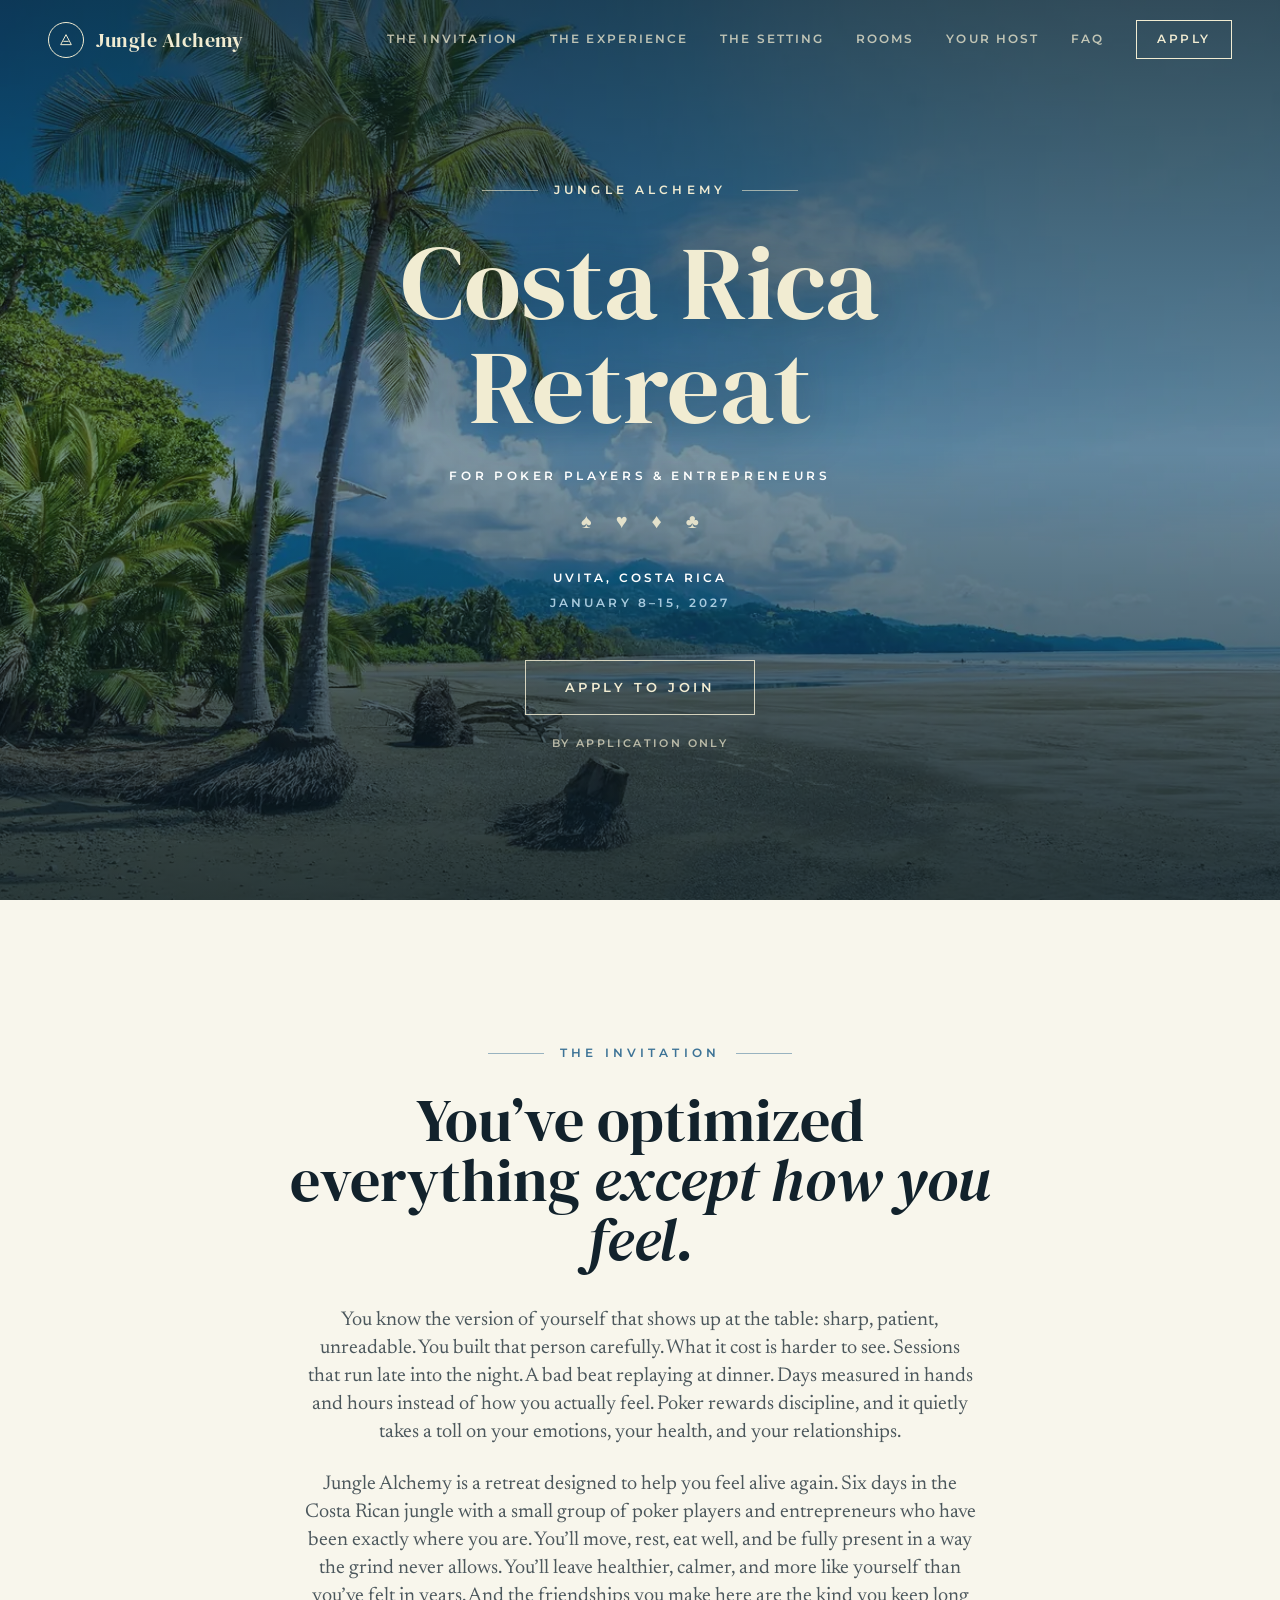
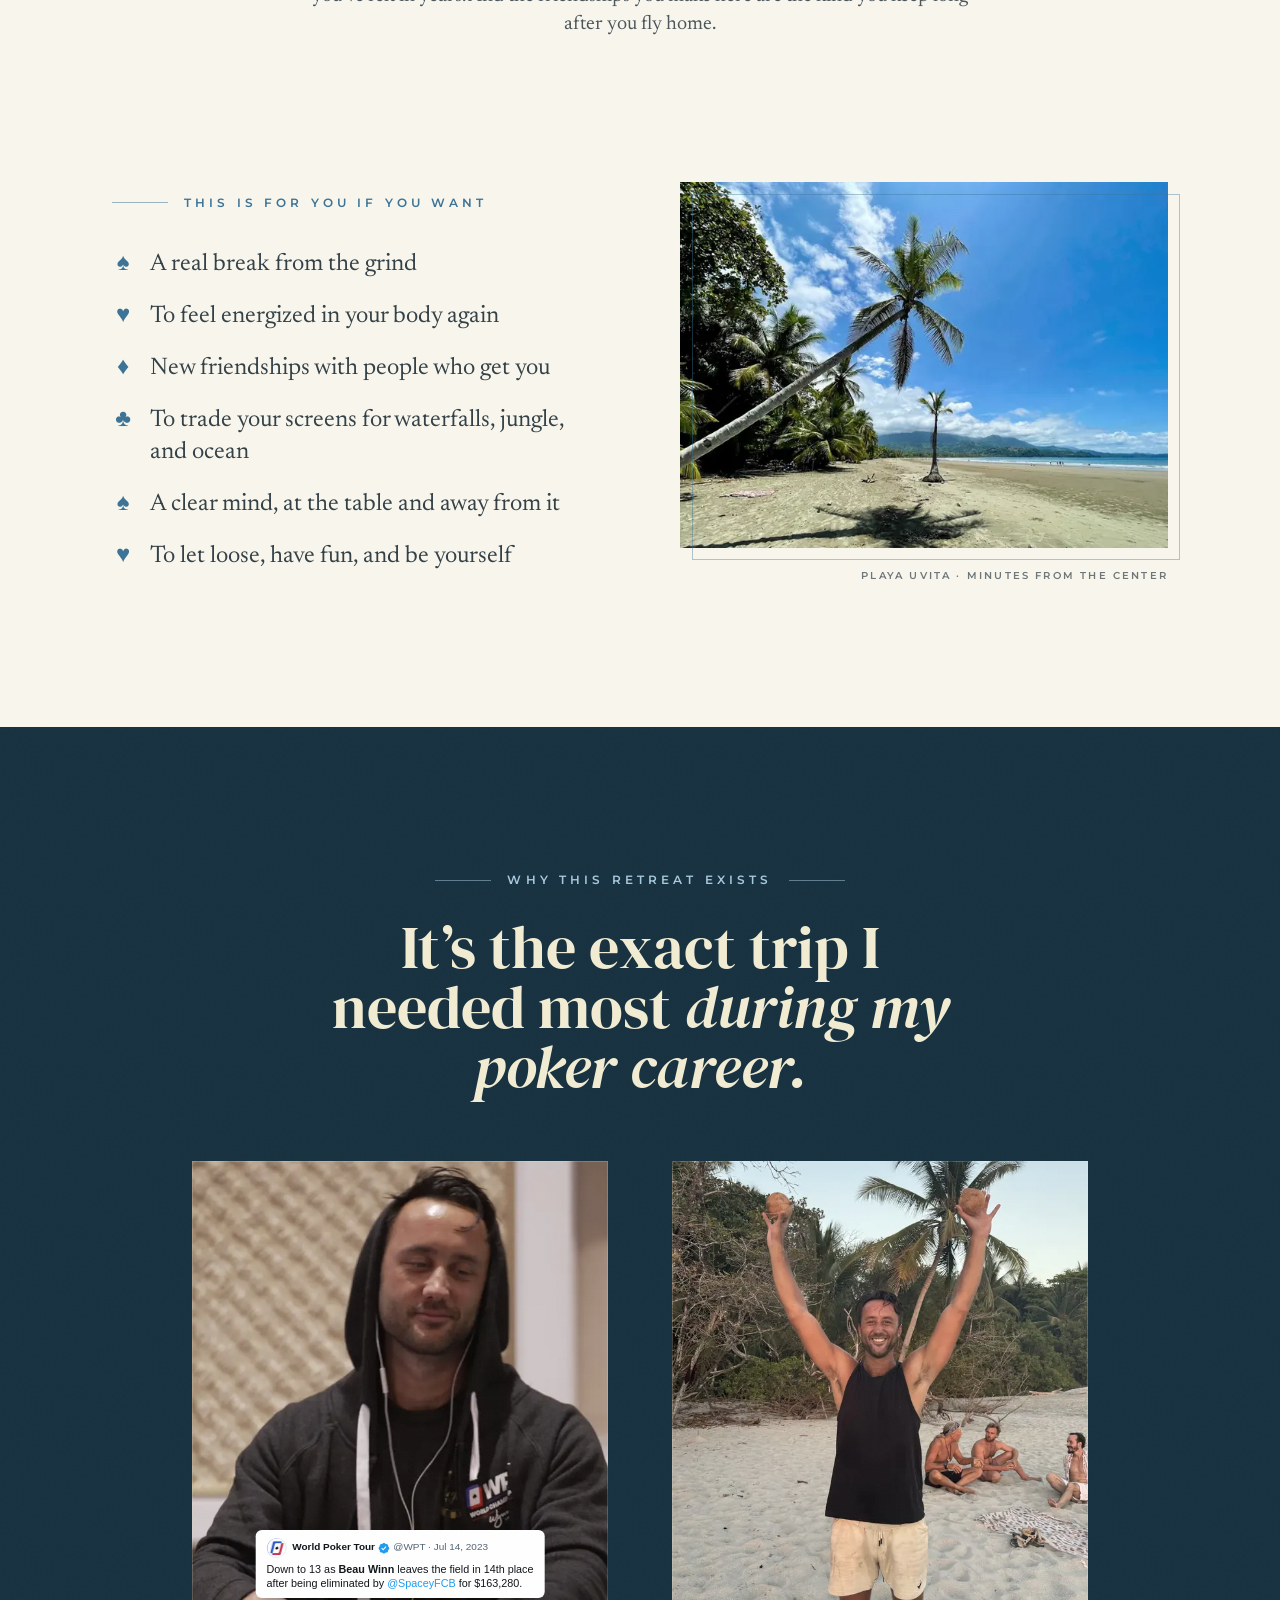
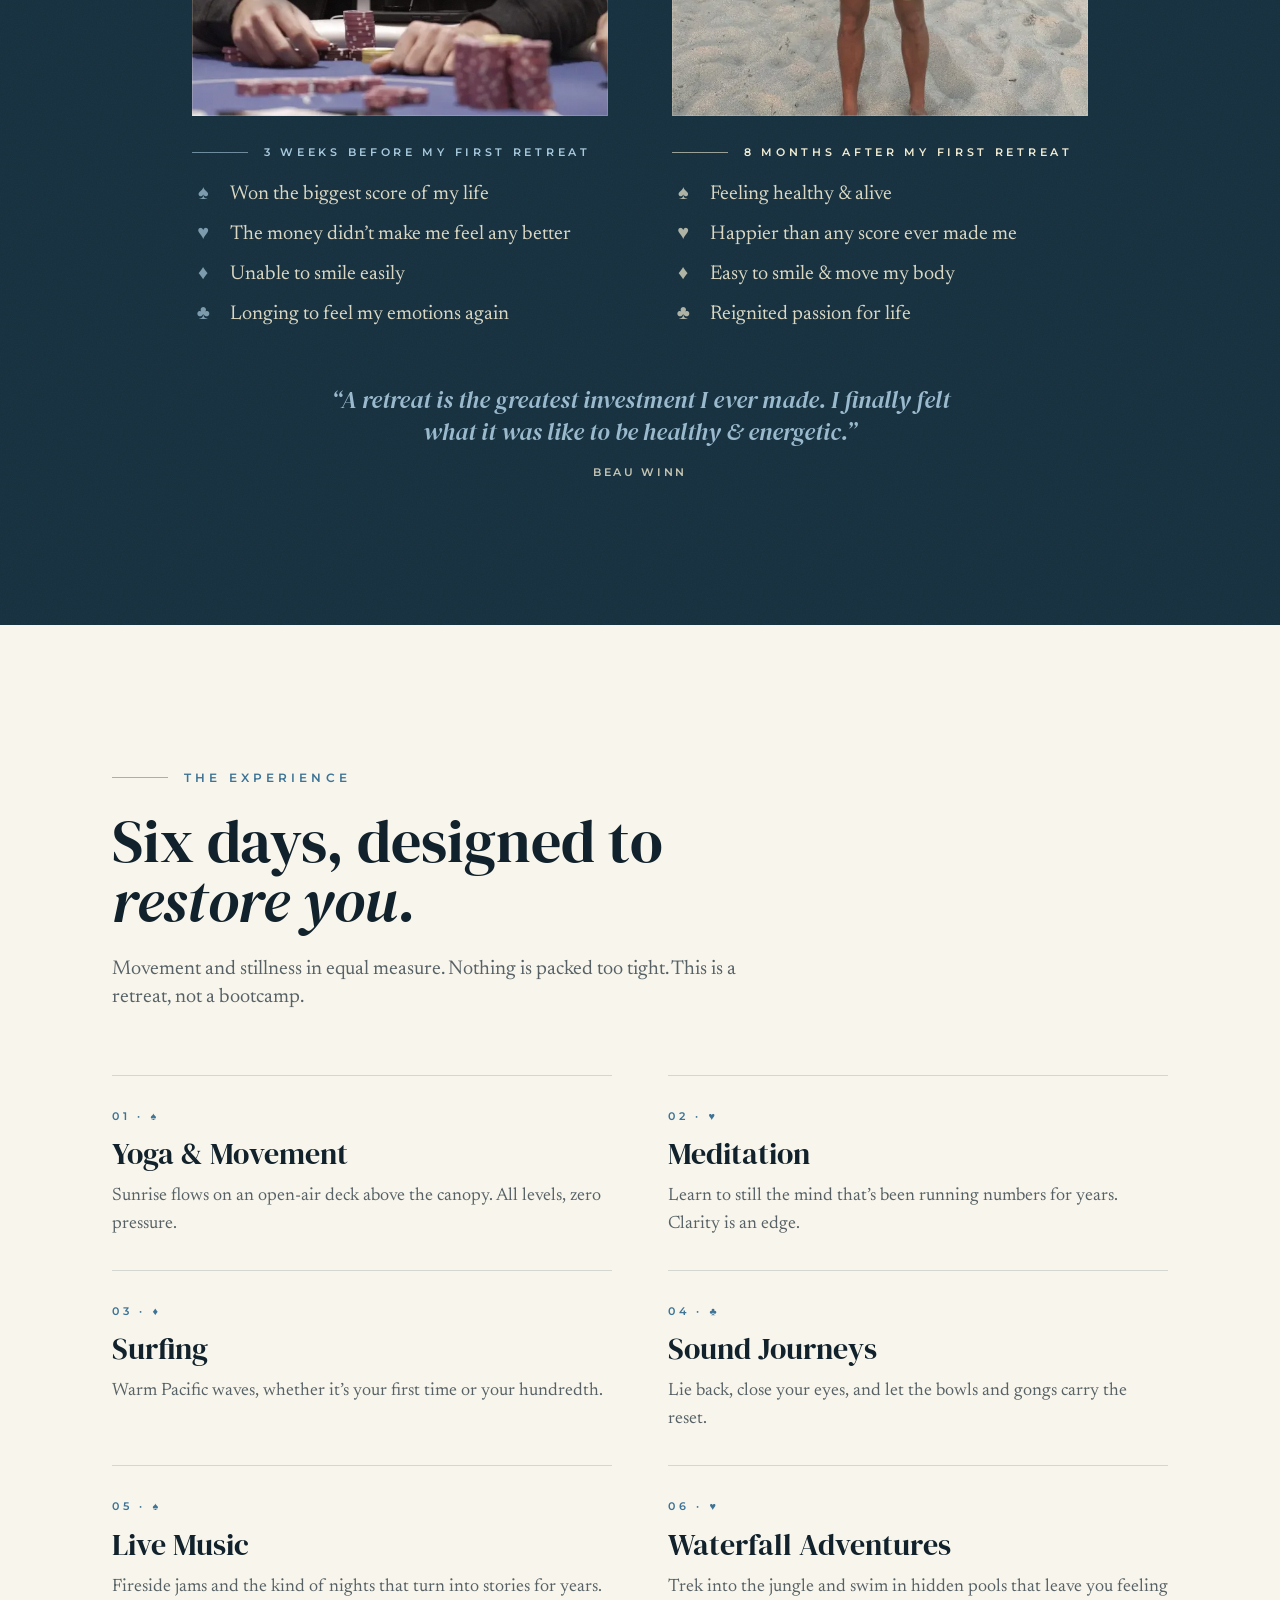
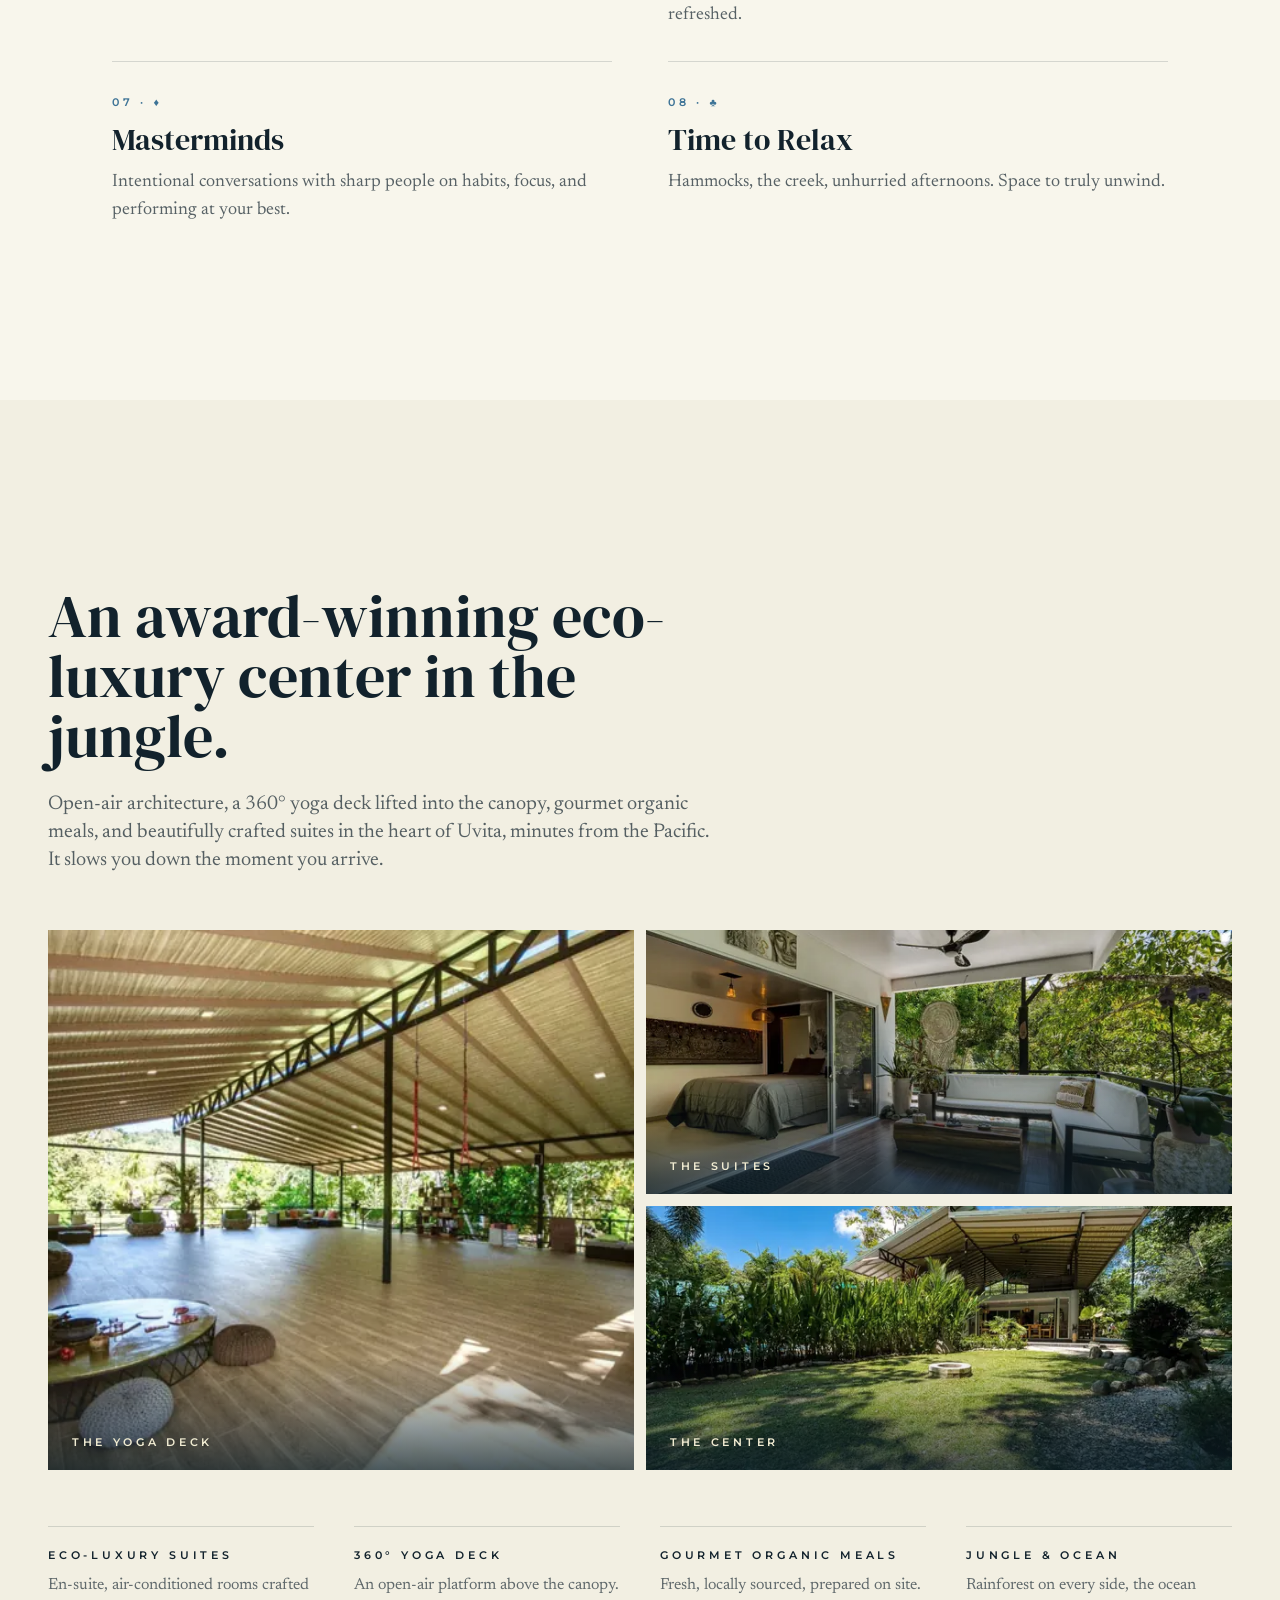
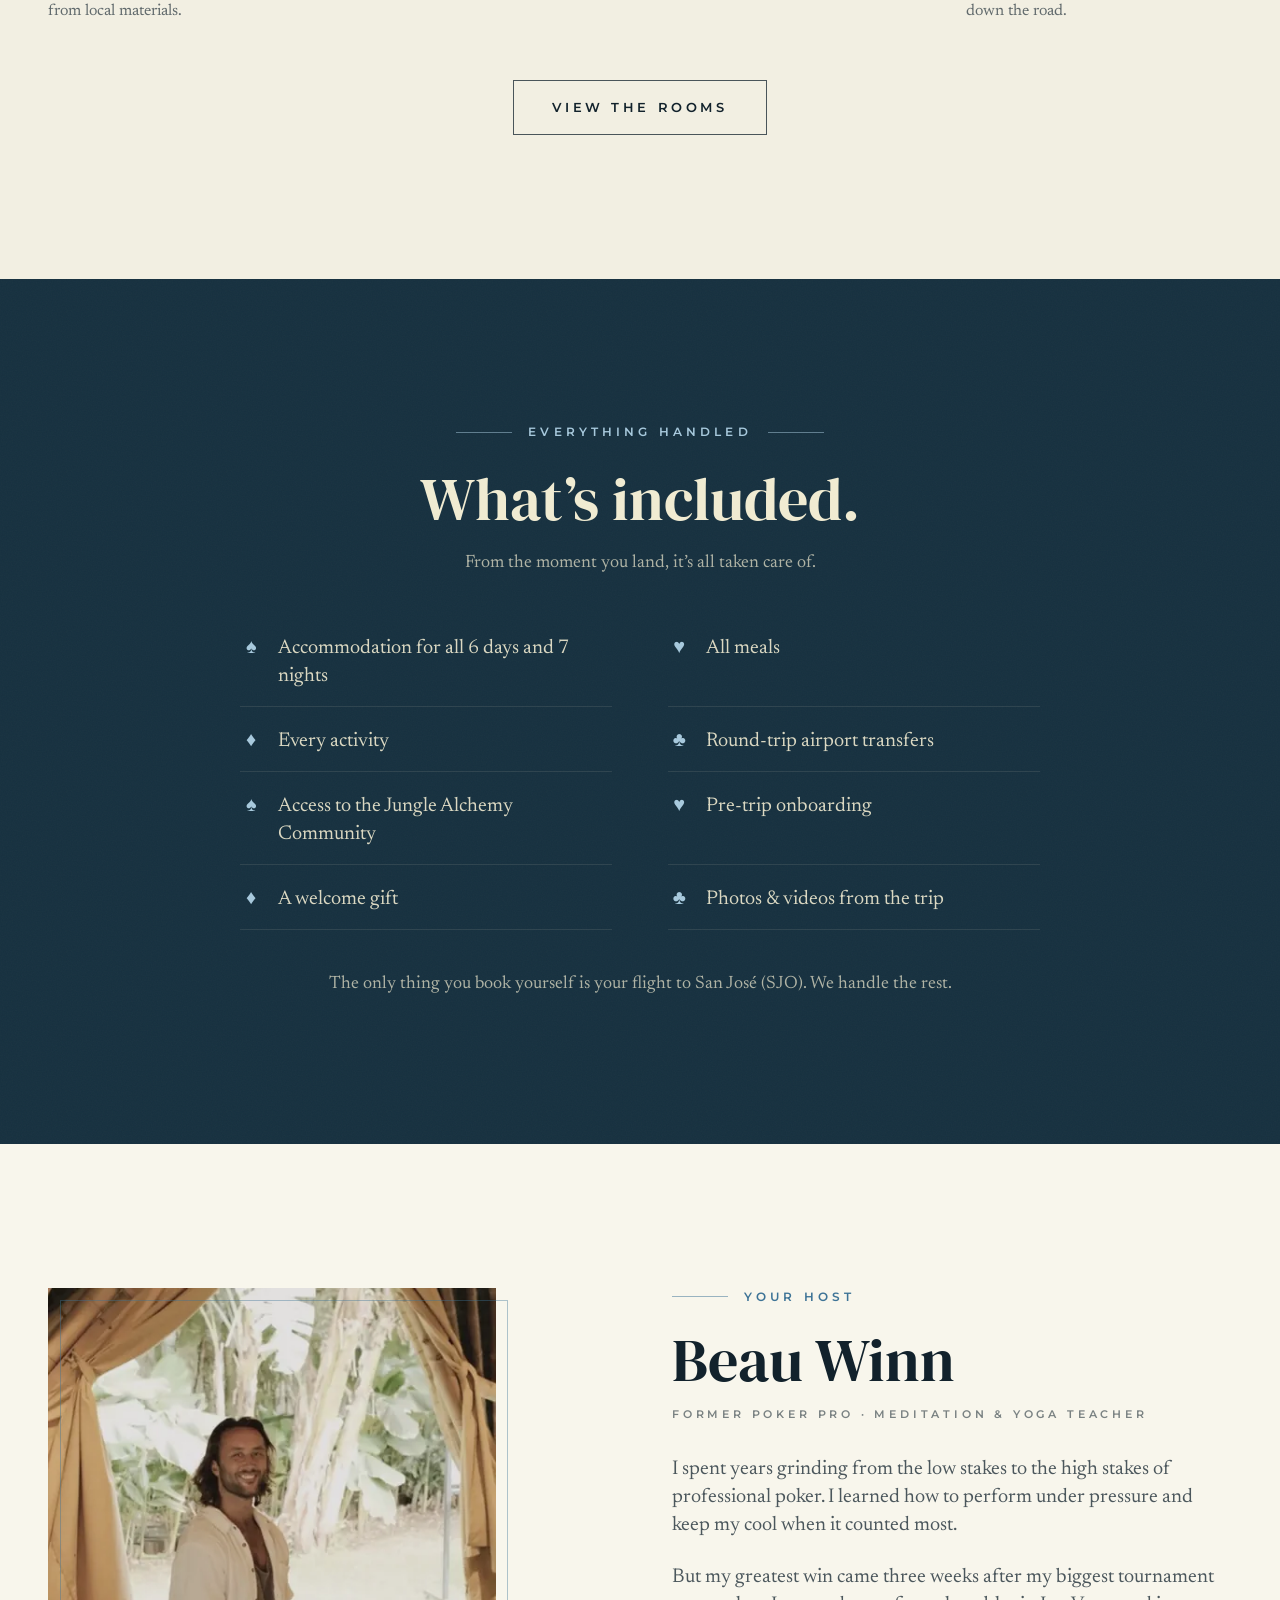
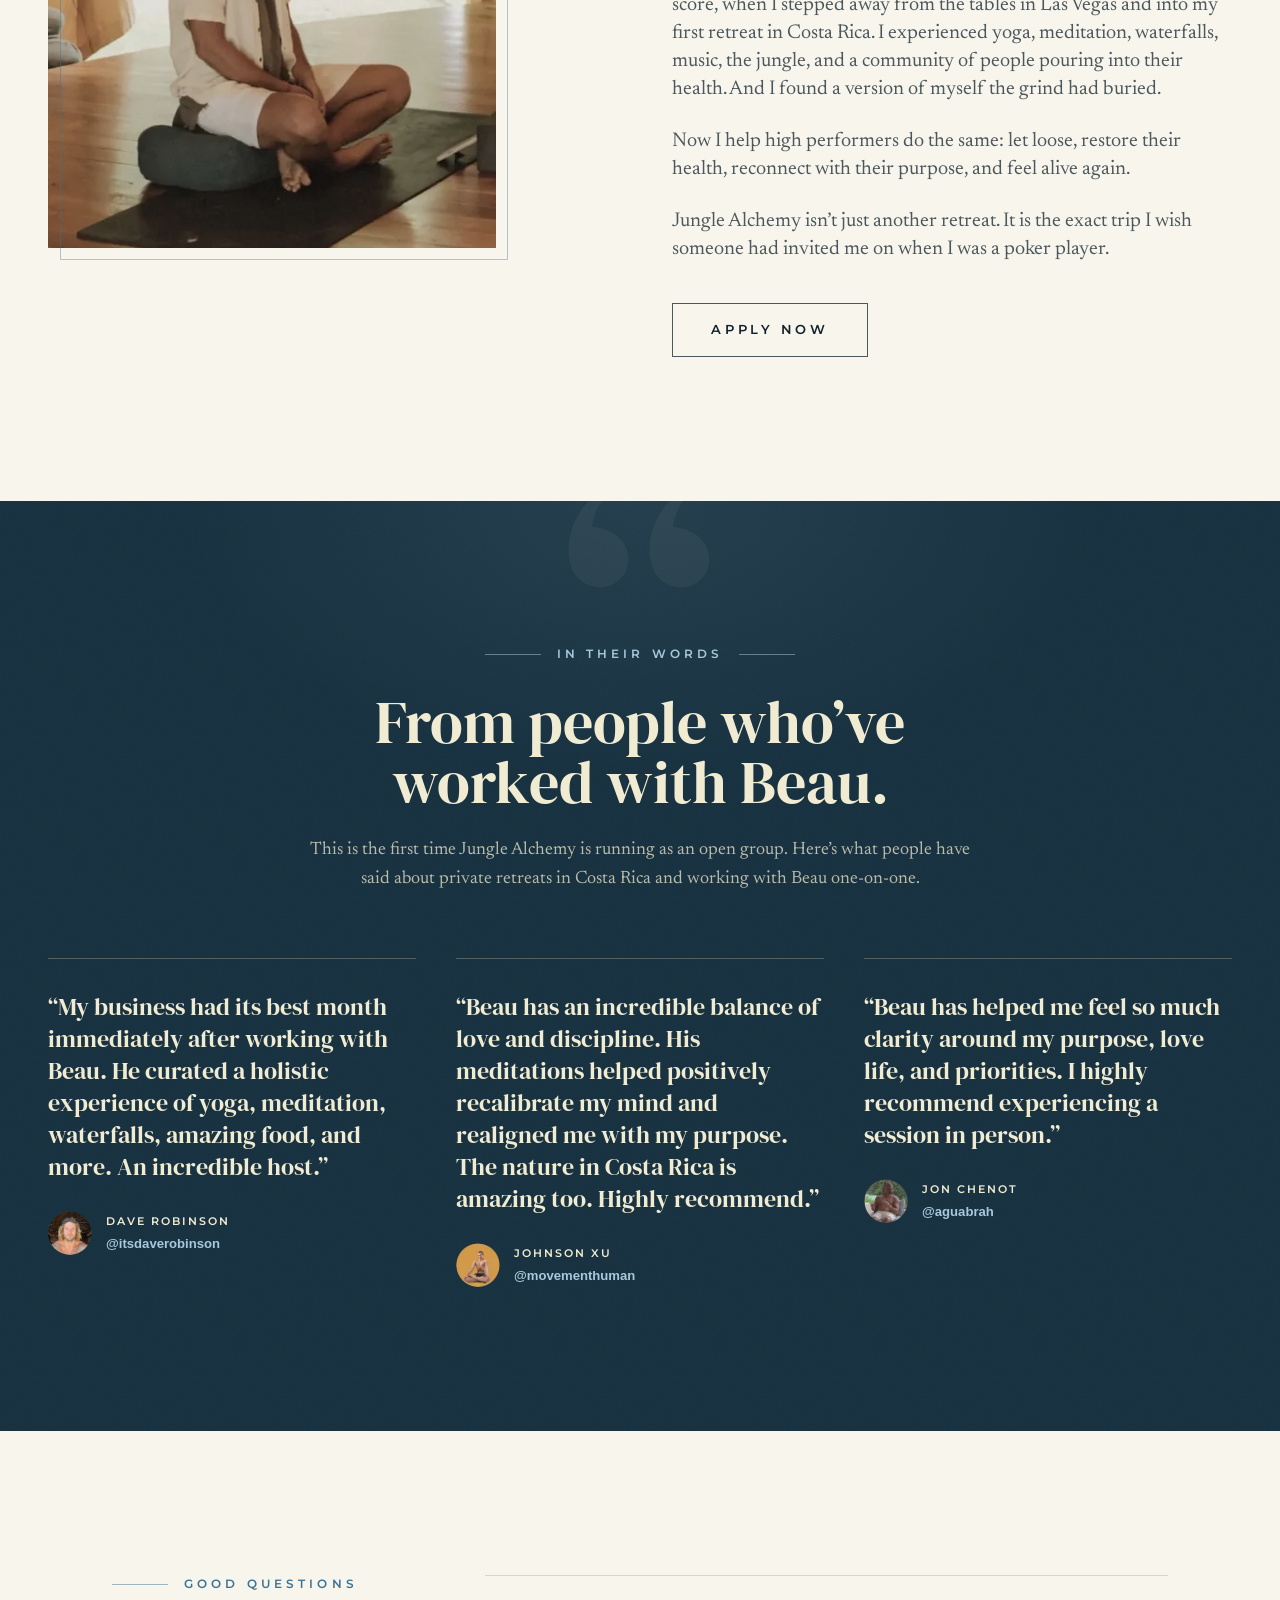
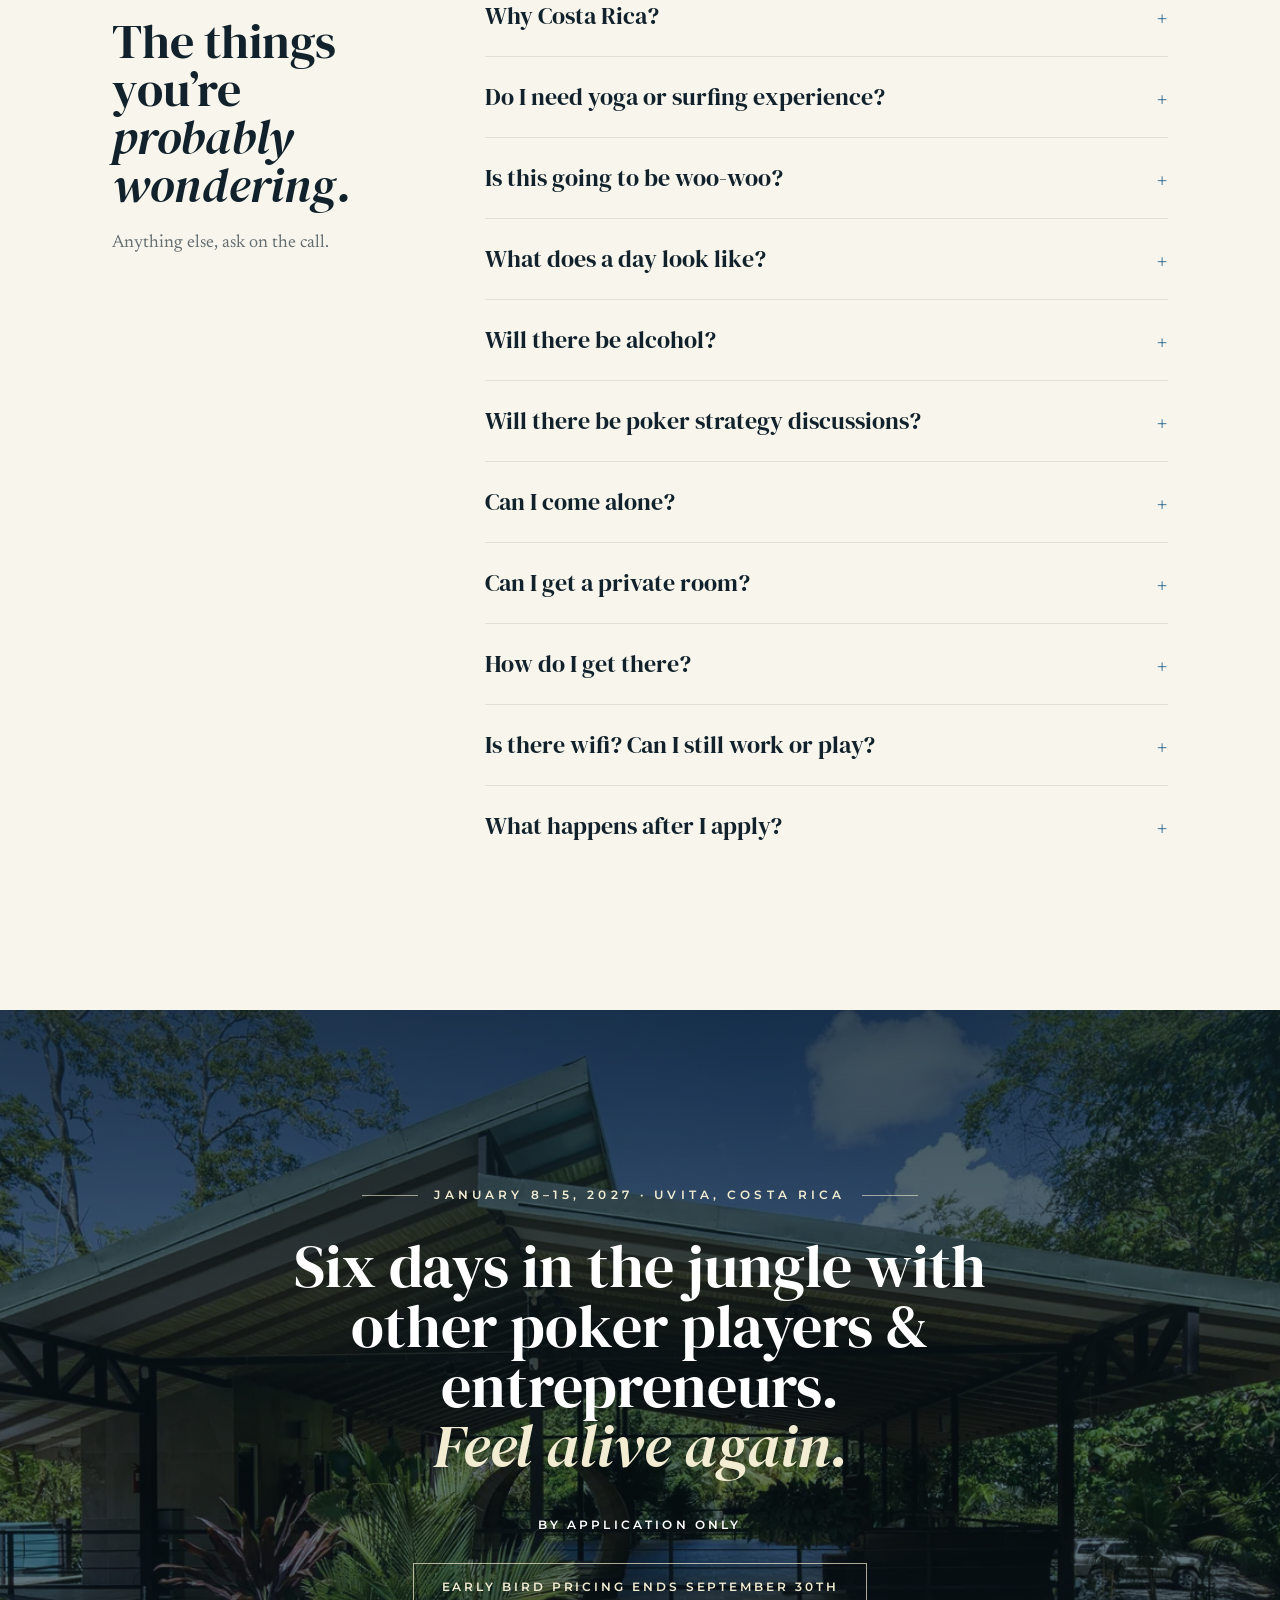
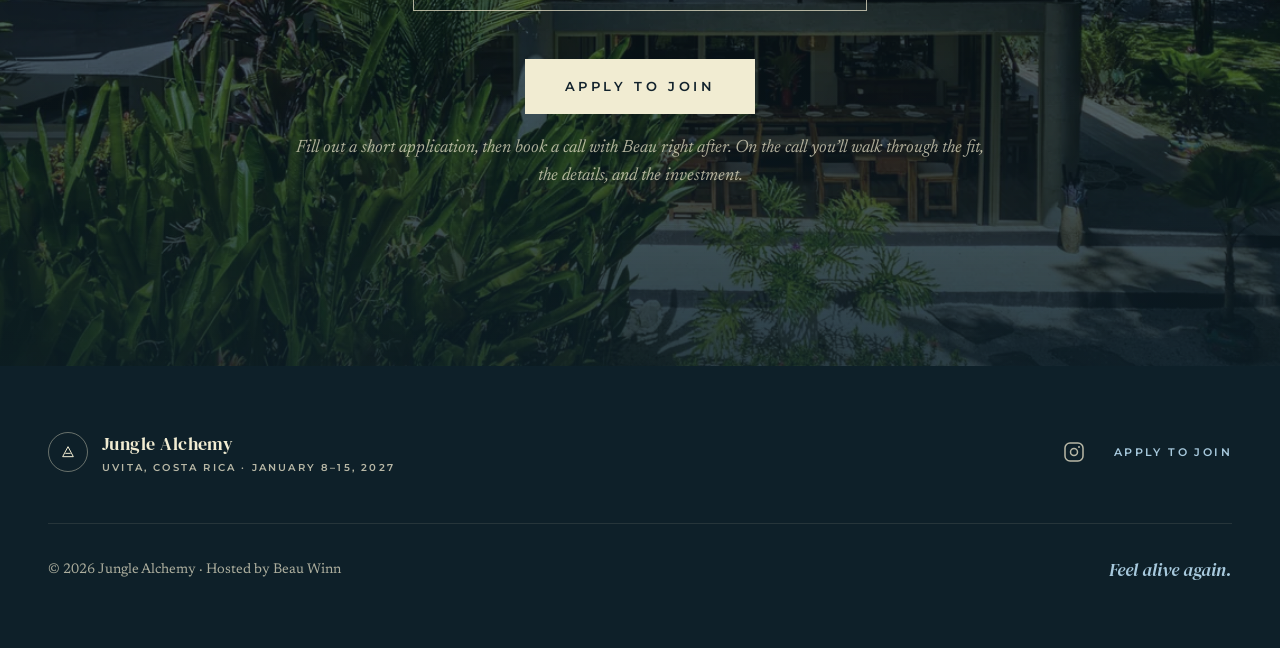
==== index.html @ 1cf5bb26 "FAQ: poker strategy answer, tightened Co-Authored-By: Claude Fable 5 <noreply@anthropic.com>" ====
<!DOCTYPE html>
<html lang="en">
<head>
  <meta charset="UTF-8" />
  <meta name="viewport" content="width=device-width, initial-scale=1.0" />
  <title>Jungle Alchemy · Retreats for Poker Players &amp; Entrepreneurs</title>
  <meta name="description" content="Jungle Alchemy: six days in Uvita, Costa Rica for poker players & entrepreneurs. Yoga, meditation, surf, sound journeys, waterfalls. January 8–15, 2027. By application only." />

  <!-- Social / link previews (iMessage, WhatsApp, Slack, X, Facebook) -->
  <meta property="og:type" content="website" />
  <meta property="og:site_name" content="Jungle Alchemy" />
  <meta property="og:title" content="Jungle Alchemy · Retreats for Poker Players &amp; Entrepreneurs" />
  <meta property="og:description" content="Six days in Uvita, Costa Rica for poker players & entrepreneurs. Yoga, surf, waterfalls, sound journeys, and people who get it. By application only." />
  <meta property="og:url" content="https://junglealchemyretreats.com/" />
  <meta property="og:image" content="https://junglealchemyretreats.com/images/og-card.jpg" />
  <meta property="og:image:width" content="1200" />
  <meta property="og:image:height" content="630" />
  <meta property="og:image:alt" content="Jungle Alchemy: Costa Rica Retreat for poker players and entrepreneurs in Uvita, Costa Rica" />
  <meta name="twitter:card" content="summary_large_image" />
  <meta name="twitter:title" content="Jungle Alchemy · Retreats for Poker Players &amp; Entrepreneurs" />
  <meta name="twitter:description" content="Six days in Uvita, Costa Rica for poker players & entrepreneurs. Yoga, surf, waterfalls, sound journeys, and people who get it. By application only." />
  <meta name="twitter:image" content="https://junglealchemyretreats.com/images/og-card.jpg" />

  <link rel="preconnect" href="https://fonts.googleapis.com" />
  <link rel="preconnect" href="https://fonts.gstatic.com" crossorigin />
  <link href="https://fonts.googleapis.com/css2?family=DM+Serif+Display:ital@0;1&family=Montserrat:wght@600&family=Newsreader:ital,wght@0,400;1,400&display=swap" rel="preload" as="style" onload="this.onload=null;this.rel='stylesheet'" />
  <noscript><link href="https://fonts.googleapis.com/css2?family=DM+Serif+Display:ital@0;1&family=Montserrat:wght@600&family=Newsreader:ital,wght@0,400;1,400&display=swap" rel="stylesheet" /></noscript>
  <link rel="preload" as="image" imagesrcset="images/opt/hero-640.webp 640w, images/opt/hero-768.webp 768w, images/opt/hero-960.webp 960w, images/opt/hero-1280.webp 1280w, images/opt/hero-1800.webp 1800w" imagesizes="100vw" fetchpriority="high" />
  <!-- Favicons -->
  <link rel="icon" href="/favicon.ico" sizes="any" />
  <link rel="icon" type="image/svg+xml" href="/favicon.svg" />
  <link rel="icon" type="image/png" sizes="32x32" href="/favicon-32x32.png" />
  <link rel="icon" type="image/png" sizes="16x16" href="/favicon-16x16.png" />
  <link rel="apple-touch-icon" href="/apple-touch-icon.png" />

  <!-- ============================================================
       FONTS — DM Serif Display (high-contrast display serif)
               + Newsreader (elegant editorial body serif)
               + Montserrat (letterspaced uppercase labels)
       ============================================================ -->

  <style id="tw">*,:after,:before{--tw-border-spacing-x:0;--tw-border-spacing-y:0;--tw-translate-x:0;--tw-translate-y:0;--tw-rotate:0;--tw-skew-x:0;--tw-skew-y:0;--tw-scale-x:1;--tw-scale-y:1;--tw-pan-x: ;--tw-pan-y: ;--tw-pinch-zoom: ;--tw-scroll-snap-strictness:proximity;--tw-gradient-from-position: ;--tw-gradient-via-position: ;--tw-gradient-to-position: ;--tw-ordinal: ;--tw-slashed-zero: ;--tw-numeric-figure: ;--tw-numeric-spacing: ;--tw-numeric-fraction: ;--tw-ring-inset: ;--tw-ring-offset-width:0px;--tw-ring-offset-color:#fff;--tw-ring-color:rgba(59,130,246,.5);--tw-ring-offset-shadow:0 0 #0000;--tw-ring-shadow:0 0 #0000;--tw-shadow:0 0 #0000;--tw-shadow-colored:0 0 #0000;--tw-blur: ;--tw-brightness: ;--tw-contrast: ;--tw-grayscale: ;--tw-hue-rotate: ;--tw-invert: ;--tw-saturate: ;--tw-sepia: ;--tw-drop-shadow: ;--tw-backdrop-blur: ;--tw-backdrop-brightness: ;--tw-backdrop-contrast: ;--tw-backdrop-grayscale: ;--tw-backdrop-hue-rotate: ;--tw-backdrop-invert: ;--tw-backdrop-opacity: ;--tw-backdrop-saturate: ;--tw-backdrop-sepia: ;--tw-contain-size: ;--tw-contain-layout: ;--tw-contain-paint: ;--tw-contain-style: }::backdrop{--tw-border-spacing-x:0;--tw-border-spacing-y:0;--tw-translate-x:0;--tw-translate-y:0;--tw-rotate:0;--tw-skew-x:0;--tw-skew-y:0;--tw-scale-x:1;--tw-scale-y:1;--tw-pan-x: ;--tw-pan-y: ;--tw-pinch-zoom: ;--tw-scroll-snap-strictness:proximity;--tw-gradient-from-position: ;--tw-gradient-via-position: ;--tw-gradient-to-position: ;--tw-ordinal: ;--tw-slashed-zero: ;--tw-numeric-figure: ;--tw-numeric-spacing: ;--tw-numeric-fraction: ;--tw-ring-inset: ;--tw-ring-offset-width:0px;--tw-ring-offset-color:#fff;--tw-ring-color:rgba(59,130,246,.5);--tw-ring-offset-shadow:0 0 #0000;--tw-ring-shadow:0 0 #0000;--tw-shadow:0 0 #0000;--tw-shadow-colored:0 0 #0000;--tw-blur: ;--tw-brightness: ;--tw-contrast: ;--tw-grayscale: ;--tw-hue-rotate: ;--tw-invert: ;--tw-saturate: ;--tw-sepia: ;--tw-drop-shadow: ;--tw-backdrop-blur: ;--tw-backdrop-brightness: ;--tw-backdrop-contrast: ;--tw-backdrop-grayscale: ;--tw-backdrop-hue-rotate: ;--tw-backdrop-invert: ;--tw-backdrop-opacity: ;--tw-backdrop-saturate: ;--tw-backdrop-sepia: ;--tw-contain-size: ;--tw-contain-layout: ;--tw-contain-paint: ;--tw-contain-style: }/*! tailwindcss v3.4.19 | MIT License | https://tailwindcss.com*/*,:after,:before{box-sizing:border-box;border:0 solid #e5e7eb}:after,:before{--tw-content:""}:host,html{line-height:1.5;-webkit-text-size-adjust:100%;-moz-tab-size:4;-o-tab-size:4;tab-size:4;font-family:ui-sans-serif,system-ui,sans-serif,Apple Color Emoji,Segoe UI Emoji,Segoe UI Symbol,Noto Color Emoji;font-feature-settings:normal;font-variation-settings:normal;-webkit-tap-highlight-color:transparent}body{margin:0;line-height:inherit}hr{height:0;color:inherit;border-top-width:1px}abbr:where([title]){-webkit-text-decoration:underline dotted;text-decoration:underline dotted}h1,h2,h3,h4,h5,h6{font-size:inherit;font-weight:inherit}a{color:inherit;text-decoration:inherit}b,strong{font-weight:bolder}code,kbd,pre,samp{font-family:ui-monospace,SFMono-Regular,Menlo,Monaco,Consolas,Liberation Mono,Courier New,monospace;font-feature-settings:normal;font-variation-settings:normal;font-size:1em}small{font-size:80%}sub,sup{font-size:75%;line-height:0;position:relative;vertical-align:baseline}sub{bottom:-.25em}sup{top:-.5em}table{text-indent:0;border-color:inherit;border-collapse:collapse}button,input,optgroup,select,textarea{font-family:inherit;font-feature-settings:inherit;font-variation-settings:inherit;font-size:100%;font-weight:inherit;line-height:inherit;letter-spacing:inherit;color:inherit;margin:0;padding:0}button,select{text-transform:none}button,input:where([type=button]),input:where([type=reset]),input:where([type=submit]){-webkit-appearance:button;background-color:transparent;background-image:none}:-moz-focusring{outline:auto}:-moz-ui-invalid{box-shadow:none}progress{vertical-align:baseline}::-webkit-inner-spin-button,::-webkit-outer-spin-button{height:auto}[type=search]{-webkit-appearance:textfield;outline-offset:-2px}::-webkit-search-decoration{-webkit-appearance:none}::-webkit-file-upload-button{-webkit-appearance:button;font:inherit}summary{display:list-item}blockquote,dd,dl,figure,h1,h2,h3,h4,h5,h6,hr,p,pre{margin:0}fieldset{margin:0}fieldset,legend{padding:0}menu,ol,ul{list-style:none;margin:0;padding:0}dialog{padding:0}textarea{resize:vertical}input::-moz-placeholder,textarea::-moz-placeholder{opacity:1;color:#9ca3af}input::placeholder,textarea::placeholder{opacity:1;color:#9ca3af}[role=button],button{cursor:pointer}:disabled{cursor:default}audio,canvas,embed,iframe,img,object,svg,video{display:block;vertical-align:middle}img,video{max-width:100%;height:auto}[hidden]:where(:not([hidden=until-found])){display:none}.container{width:100%}@media (min-width:640px){.container{max-width:640px}}@media (min-width:768px){.container{max-width:768px}}@media (min-width:1024px){.container{max-width:1024px}}@media (min-width:1280px){.container{max-width:1280px}}@media (min-width:1536px){.container{max-width:1536px}}.pointer-events-none{pointer-events:none}.visible{visibility:visible}.fixed{position:fixed}.absolute{position:absolute}.relative{position:relative}.inset-0{inset:0}.inset-x-0{left:0;right:0}.-top-16{top:-4rem}.bottom-0{bottom:0}.bottom-5{bottom:1.25rem}.left-1{left:.25rem}.left-1\/2{left:50%}.left-6{left:1.5rem}.top-0{top:0}.z-10{z-index:10}.z-50{z-index:50}.order-1{order:1}.order-2{order:2}.mx-4{margin-left:1rem;margin-right:1rem}.mx-auto{margin-left:auto;margin-right:auto}.-mr-2{margin-right:-.5rem}.mt-0{margin-top:0}.mt-0\.5{margin-top:.125rem}.mt-1{margin-top:.25rem}.mt-10{margin-top:2.5rem}.mt-12{margin-top:3rem}.mt-14{margin-top:3.5rem}.mt-16{margin-top:4rem}.mt-2{margin-top:.5rem}.mt-3{margin-top:.75rem}.mt-4{margin-top:1rem}.mt-5{margin-top:1.25rem}.mt-6{margin-top:1.5rem}.mt-7{margin-top:1.75rem}.mt-8{margin-top:2rem}.mt-9{margin-top:2.25rem}.block{display:block}.inline-block{display:inline-block}.flex{display:flex}.table{display:table}.grid{display:grid}.hidden{display:none}.aspect-\[3\/4\]{aspect-ratio:3/4}.aspect-\[4\/3\]{aspect-ratio:4/3}.aspect-\[4\/5\]{aspect-ratio:4/5}.h-10{height:2.5rem}.h-11{height:2.75rem}.h-28{height:7rem}.h-4{height:1rem}.h-48{height:12rem}.h-6{height:1.5rem}.h-64{height:16rem}.h-7{height:1.75rem}.h-9{height:2.25rem}.h-full{height:100%}.min-h-\[100svh\]{min-height:100svh}.min-h-\[76svh\]{min-height:76svh}.w-10{width:2.5rem}.w-11{width:2.75rem}.w-4{width:1rem}.w-6{width:1.5rem}.w-7{width:1.75rem}.w-9{width:2.25rem}.w-full{width:100%}.w-max{width:-moz-max-content;width:max-content}.max-w-2xl{max-width:42rem}.max-w-3xl{max-width:48rem}.max-w-4xl{max-width:56rem}.max-w-6xl{max-width:72rem}.max-w-7xl{max-width:80rem}.max-w-md{max-width:28rem}.max-w-xl{max-width:36rem}.flex-1{flex:1 1 0%}.-translate-x-1{--tw-translate-x:-0.25rem}.-translate-x-1,.-translate-x-1\/2{transform:translate(var(--tw-translate-x),var(--tw-translate-y)) rotate(var(--tw-rotate)) skewX(var(--tw-skew-x)) skewY(var(--tw-skew-y)) scaleX(var(--tw-scale-x)) scaleY(var(--tw-scale-y))}.-translate-x-1\/2{--tw-translate-x:-50%}.translate-x-3{--tw-translate-x:0.75rem}.translate-x-3,.translate-y-3{transform:translate(var(--tw-translate-x),var(--tw-translate-y)) rotate(var(--tw-rotate)) skewX(var(--tw-skew-x)) skewY(var(--tw-skew-y)) scaleX(var(--tw-scale-x)) scaleY(var(--tw-scale-y))}.translate-y-3{--tw-translate-y:0.75rem}.transform{transform:translate(var(--tw-translate-x),var(--tw-translate-y)) rotate(var(--tw-rotate)) skewX(var(--tw-skew-x)) skewY(var(--tw-skew-y)) scaleX(var(--tw-scale-x)) scaleY(var(--tw-scale-y))}.cursor-pointer{cursor:pointer}.select-none{-webkit-user-select:none;-moz-user-select:none;user-select:none}.list-none{list-style-type:none}.grid-cols-2{grid-template-columns:repeat(2,minmax(0,1fr))}.flex-col{flex-direction:column}.place-items-center{place-items:center}.items-start{align-items:flex-start}.items-center{align-items:center}.items-baseline{align-items:baseline}.justify-center{justify-content:center}.justify-between{justify-content:space-between}.gap-10{gap:2.5rem}.gap-12{gap:3rem}.gap-3{gap:.75rem}.gap-3\.5{gap:.875rem}.gap-4{gap:1rem}.gap-5{gap:1.25rem}.gap-6{gap:1.5rem}.gap-7{gap:1.75rem}.gap-8{gap:2rem}.gap-9{gap:2.25rem}.gap-x-10{-moz-column-gap:2.5rem;column-gap:2.5rem}.gap-x-14{-moz-column-gap:3.5rem;column-gap:3.5rem}.gap-x-8{-moz-column-gap:2rem;column-gap:2rem}.gap-y-3{row-gap:.75rem}.gap-y-4{row-gap:1rem}.gap-y-6{row-gap:1.5rem}.space-y-1>:not([hidden])~:not([hidden]){--tw-space-y-reverse:0;margin-top:calc(.25rem*(1 - var(--tw-space-y-reverse)));margin-bottom:calc(.25rem*var(--tw-space-y-reverse))}.space-y-1\.5>:not([hidden])~:not([hidden]){--tw-space-y-reverse:0;margin-top:calc(.375rem*(1 - var(--tw-space-y-reverse)));margin-bottom:calc(.375rem*var(--tw-space-y-reverse))}.space-y-3>:not([hidden])~:not([hidden]){--tw-space-y-reverse:0;margin-top:calc(.75rem*(1 - var(--tw-space-y-reverse)));margin-bottom:calc(.75rem*var(--tw-space-y-reverse))}.space-y-5>:not([hidden])~:not([hidden]){--tw-space-y-reverse:0;margin-top:calc(1.25rem*(1 - var(--tw-space-y-reverse)));margin-bottom:calc(1.25rem*var(--tw-space-y-reverse))}.space-y-6>:not([hidden])~:not([hidden]){--tw-space-y-reverse:0;margin-top:calc(1.5rem*(1 - var(--tw-space-y-reverse)));margin-bottom:calc(1.5rem*var(--tw-space-y-reverse))}.overflow-hidden{overflow:hidden}.rounded-full{border-radius:9999px}.border{border-width:1px}.border-b{border-bottom-width:1px}.border-t{border-top-width:1px}.border-azure{--tw-border-opacity:1;border-color:rgb(61 115 150/var(--tw-border-opacity,1))}.border-azure\/40{border-color:rgba(61,115,150,.4)}.border-cream{--tw-border-opacity:1;border-color:rgb(241 236 210/var(--tw-border-opacity,1))}.border-cream\/10{border-color:hsla(50,53%,88%,.1)}.border-cream\/20{border-color:hsla(50,53%,88%,.2)}.border-cream\/25{border-color:hsla(50,53%,88%,.25)}.border-cream\/40{border-color:hsla(50,53%,88%,.4)}.border-cream\/70{border-color:hsla(50,53%,88%,.7)}.border-current{border-color:currentColor}.border-ink{--tw-border-opacity:1;border-color:rgb(18 34 44/var(--tw-border-opacity,1))}.border-ink\/10{border-color:rgba(18,34,44,.1)}.border-ink\/15{border-color:rgba(18,34,44,.15)}.bg-\[\#2A5A74\]{--tw-bg-opacity:1;background-color:rgb(42 90 116/var(--tw-bg-opacity,1))}.bg-azure{--tw-bg-opacity:1;background-color:rgb(61 115 150/var(--tw-bg-opacity,1))}.bg-azure\/50{background-color:rgba(61,115,150,.5)}.bg-cream{--tw-bg-opacity:1;background-color:rgb(241 236 210/var(--tw-bg-opacity,1))}.bg-cream\/60{background-color:hsla(50,53%,88%,.6)}.bg-deep{--tw-bg-opacity:1;background-color:rgb(22 48 63/var(--tw-bg-opacity,1))}.bg-deep2{--tw-bg-opacity:1;background-color:rgb(14 32 41/var(--tw-bg-opacity,1))}.bg-ivory{--tw-bg-opacity:1;background-color:rgb(248 246 236/var(--tw-bg-opacity,1))}.bg-sand{--tw-bg-opacity:1;background-color:rgb(233 228 210/var(--tw-bg-opacity,1))}.bg-sand\/40{background-color:hsla(47,34%,87%,.4)}.bg-sky{--tw-bg-opacity:1;background-color:rgb(167 201 221/var(--tw-bg-opacity,1))}.bg-sky\/50{background-color:rgba(167,201,221,.5)}.bg-sky\/60{background-color:rgba(167,201,221,.6)}.bg-gradient-to-b{background-image:linear-gradient(to bottom,var(--tw-gradient-stops))}.bg-gradient-to-t{background-image:linear-gradient(to top,var(--tw-gradient-stops))}.from-deep2{--tw-gradient-from:#0e2029 var(--tw-gradient-from-position);--tw-gradient-to:rgba(14,32,41,0) var(--tw-gradient-to-position);--tw-gradient-stops:var(--tw-gradient-from),var(--tw-gradient-to)}.from-deep2\/65{--tw-gradient-from:rgba(14,32,41,.65) var(--tw-gradient-from-position);--tw-gradient-to:rgba(14,32,41,0) var(--tw-gradient-to-position);--tw-gradient-stops:var(--tw-gradient-from),var(--tw-gradient-to)}.from-deep2\/70{--tw-gradient-from:rgba(14,32,41,.7) var(--tw-gradient-from-position);--tw-gradient-to:rgba(14,32,41,0) var(--tw-gradient-to-position);--tw-gradient-stops:var(--tw-gradient-from),var(--tw-gradient-to)}.from-deep2\/75{--tw-gradient-from:rgba(14,32,41,.75) var(--tw-gradient-from-position);--tw-gradient-to:rgba(14,32,41,0) var(--tw-gradient-to-position);--tw-gradient-stops:var(--tw-gradient-from),var(--tw-gradient-to)}.via-deep2{--tw-gradient-to:rgba(14,32,41,0) var(--tw-gradient-to-position);--tw-gradient-stops:var(--tw-gradient-from),#0e2029 var(--tw-gradient-via-position),var(--tw-gradient-to)}.via-deep2\/15{--tw-gradient-to:rgba(14,32,41,0) var(--tw-gradient-to-position);--tw-gradient-stops:var(--tw-gradient-from),rgba(14,32,41,.15) var(--tw-gradient-via-position),var(--tw-gradient-to)}.via-deep2\/25{--tw-gradient-to:rgba(14,32,41,0) var(--tw-gradient-to-position);--tw-gradient-stops:var(--tw-gradient-from),rgba(14,32,41,.25) var(--tw-gradient-via-position),var(--tw-gradient-to)}.via-deep2\/35{--tw-gradient-to:rgba(14,32,41,0) var(--tw-gradient-to-position);--tw-gradient-stops:var(--tw-gradient-from),rgba(14,32,41,.35) var(--tw-gradient-via-position),var(--tw-gradient-to)}.to-deep2{--tw-gradient-to:#0e2029 var(--tw-gradient-to-position)}.to-deep2\/75{--tw-gradient-to:rgba(14,32,41,.75) var(--tw-gradient-to-position)}.to-deep2\/80{--tw-gradient-to:rgba(14,32,41,.8) var(--tw-gradient-to-position)}.to-transparent{--tw-gradient-to:transparent var(--tw-gradient-to-position)}.object-cover{-o-object-fit:cover;object-fit:cover}.p-2{padding:.5rem}.\!px-6{padding-left:1.5rem!important;padding-right:1.5rem!important}.\!px-8{padding-left:2rem!important;padding-right:2rem!important}.\!py-3{padding-top:.75rem!important;padding-bottom:.75rem!important}.\!py-3\.5{padding-top:.875rem!important;padding-bottom:.875rem!important}.px-5{padding-left:1.25rem;padding-right:1.25rem}.px-7{padding-left:1.75rem;padding-right:1.75rem}.py-12{padding-top:3rem;padding-bottom:3rem}.py-16{padding-top:4rem;padding-bottom:4rem}.py-2{padding-top:.5rem;padding-bottom:.5rem}.py-2\.5{padding-top:.625rem;padding-bottom:.625rem}.py-20{padding-top:5rem;padding-bottom:5rem}.py-24{padding-top:6rem;padding-bottom:6rem}.py-3{padding-top:.75rem;padding-bottom:.75rem}.py-3\.5{padding-top:.875rem;padding-bottom:.875rem}.py-5{padding-top:1.25rem;padding-bottom:1.25rem}.py-6{padding-top:1.5rem;padding-bottom:1.5rem}.py-7{padding-top:1.75rem;padding-bottom:1.75rem}.pb-14{padding-bottom:3.5rem}.pb-16{padding-bottom:4rem}.pb-20{padding-bottom:5rem}.pb-4{padding-bottom:1rem}.pb-6{padding-bottom:1.5rem}.pl-\[\.5em\]{padding-left:.5em}.pr-2{padding-right:.5rem}.pt-20{padding-top:5rem}.pt-24{padding-top:6rem}.pt-28{padding-top:7rem}.pt-5{padding-top:1.25rem}.pt-8{padding-top:2rem}.text-left{text-align:left}.text-center{text-align:center}.text-right{text-align:right}.font-display{font-family:"DM Serif Display",serif}.font-serif{font-family:Newsreader,serif}.\!text-\[\.62rem\]{font-size:.62rem!important}.\!text-\[\.68rem\]{font-size:.68rem!important}.\!text-\[\.72rem\]{font-size:.72rem!important}.\!text-\[\.7rem\]{font-size:.7rem!important}.text-2xl{font-size:1.5rem;line-height:2rem}.text-3xl{font-size:1.875rem;line-height:2.25rem}.text-4xl{font-size:2.25rem;line-height:2.5rem}.text-5xl{font-size:3rem;line-height:1}.text-6xl{font-size:3.75rem;line-height:1}.text-7xl{font-size:4.5rem;line-height:1}.text-\[24rem\]{font-size:24rem}.text-base{font-size:1rem;line-height:1.5rem}.text-lg{font-size:1.125rem;line-height:1.75rem}.text-sm{font-size:.875rem;line-height:1.25rem}.text-xl{font-size:1.25rem;line-height:1.75rem}.uppercase{text-transform:uppercase}.italic{font-style:italic}.leading-\[1\.02\]{line-height:1.02}.leading-\[1\.05\]{line-height:1.05}.leading-\[1\.08\]{line-height:1.08}.leading-\[1\.12\]{line-height:1.12}.leading-\[1\.1\]{line-height:1.1}.leading-loose{line-height:2}.leading-none{line-height:1}.leading-relaxed{line-height:1.625}.leading-snug{line-height:1.375}.\!tracking-\[\.16em\]{letter-spacing:.16em!important}.\!tracking-\[\.18em\]{letter-spacing:.18em!important}.\!tracking-\[\.22em\]{letter-spacing:.22em!important}.\!tracking-\[\.24em\]{letter-spacing:.24em!important}.\!tracking-\[\.26em\]{letter-spacing:.26em!important}.\!tracking-\[\.2em\]{letter-spacing:.2em!important}.tracking-\[\.5em\]{letter-spacing:.5em}.tracking-wide{letter-spacing:.025em}.text-azure{--tw-text-opacity:1;color:rgb(61 115 150/var(--tw-text-opacity,1))}.text-cream{--tw-text-opacity:1;color:rgb(241 236 210/var(--tw-text-opacity,1))}.text-cream\/30{color:hsla(50,53%,88%,.3)}.text-cream\/70{color:hsla(50,53%,88%,.7)}.text-cream\/75{color:hsla(50,53%,88%,.75)}.text-cream\/80{color:hsla(50,53%,88%,.8)}.text-cream\/85{color:hsla(50,53%,88%,.85)}.text-cream\/90{color:hsla(50,53%,88%,.9)}.text-cream\/\[0\.05\]{color:hsla(50,53%,88%,.05)}.text-ink{--tw-text-opacity:1;color:rgb(18 34 44/var(--tw-text-opacity,1))}.text-ink\/50{color:rgba(18,34,44,.5)}.text-ink\/55{color:rgba(18,34,44,.55)}.text-ink\/60{color:rgba(18,34,44,.6)}.text-ink\/65{color:rgba(18,34,44,.65)}.text-ink\/70{color:rgba(18,34,44,.7)}.text-ink\/75{color:rgba(18,34,44,.75)}.text-ink\/80{color:rgba(18,34,44,.8)}.text-ink\/85{color:rgba(18,34,44,.85)}.text-sky{--tw-text-opacity:1;color:rgb(167 201 221/var(--tw-text-opacity,1))}.text-sky\/70{color:rgba(167,201,221,.7)}.text-sky\/90{color:rgba(167,201,221,.9)}.text-white{--tw-text-opacity:1;color:rgb(255 255 255/var(--tw-text-opacity,1))}.underline{text-decoration-line:underline}.decoration-azure{text-decoration-color:#3d7396}.decoration-azure\/40{text-decoration-color:rgba(61,115,150,.4)}.underline-offset-4{text-underline-offset:4px}.antialiased{-webkit-font-smoothing:antialiased;-moz-osx-font-smoothing:grayscale}.opacity-45{opacity:.45}.opacity-50{opacity:.5}.mix-blend-multiply{mix-blend-mode:multiply}.shadow-\[0_24px_48px_-24px_rgba\(14\2c 32\2c 41\2c \.4\)\]{--tw-shadow:0 24px 48px -24px rgba(14,32,41,.4);--tw-shadow-colored:0 24px 48px -24px var(--tw-shadow-color);box-shadow:var(--tw-ring-offset-shadow,0 0 #0000),var(--tw-ring-shadow,0 0 #0000),var(--tw-shadow)}.blur{--tw-blur:blur(8px)}.blur,.drop-shadow-\[0_2px_28px_rgba\(14\2c 32\2c 41\2c \.45\)\]{filter:var(--tw-blur) var(--tw-brightness) var(--tw-contrast) var(--tw-grayscale) var(--tw-hue-rotate) var(--tw-invert) var(--tw-saturate) var(--tw-sepia) var(--tw-drop-shadow)}.drop-shadow-\[0_2px_28px_rgba\(14\2c 32\2c 41\2c \.45\)\]{--tw-drop-shadow:drop-shadow(0 2px 28px rgba(14,32,41,.45))}.filter{filter:var(--tw-blur) var(--tw-brightness) var(--tw-contrast) var(--tw-grayscale) var(--tw-hue-rotate) var(--tw-invert) var(--tw-saturate) var(--tw-sepia) var(--tw-drop-shadow)}.backdrop-filter{-webkit-backdrop-filter:var(--tw-backdrop-blur) var(--tw-backdrop-brightness) var(--tw-backdrop-contrast) var(--tw-backdrop-grayscale) var(--tw-backdrop-hue-rotate) var(--tw-backdrop-invert) var(--tw-backdrop-opacity) var(--tw-backdrop-saturate) var(--tw-backdrop-sepia);backdrop-filter:var(--tw-backdrop-blur) var(--tw-backdrop-brightness) var(--tw-backdrop-contrast) var(--tw-backdrop-grayscale) var(--tw-backdrop-hue-rotate) var(--tw-backdrop-invert) var(--tw-backdrop-opacity) var(--tw-backdrop-saturate) var(--tw-backdrop-sepia)}.transition{transition-property:color,background-color,border-color,text-decoration-color,fill,stroke,opacity,box-shadow,transform,filter,-webkit-backdrop-filter;transition-property:color,background-color,border-color,text-decoration-color,fill,stroke,opacity,box-shadow,transform,filter,backdrop-filter;transition-property:color,background-color,border-color,text-decoration-color,fill,stroke,opacity,box-shadow,transform,filter,backdrop-filter,-webkit-backdrop-filter;transition-timing-function:cubic-bezier(.4,0,.2,1);transition-duration:.15s}.transition-all{transition-property:all;transition-timing-function:cubic-bezier(.4,0,.2,1);transition-duration:.15s}.transition-colors{transition-property:color,background-color,border-color,text-decoration-color,fill,stroke;transition-timing-function:cubic-bezier(.4,0,.2,1);transition-duration:.15s}.transition-opacity{transition-property:opacity;transition-timing-function:cubic-bezier(.4,0,.2,1);transition-duration:.15s}.transition-transform{transition-property:transform;transition-timing-function:cubic-bezier(.4,0,.2,1);transition-duration:.15s}.duration-300{transition-duration:.3s}.duration-\[1\.4s\]{transition-duration:1.4s}.ease-out{transition-timing-function:cubic-bezier(0,0,.2,1)}.selection\:bg-sky\/50 ::-moz-selection{background-color:rgba(167,201,221,.5)}.selection\:bg-sky\/50 ::selection{background-color:rgba(167,201,221,.5)}.selection\:text-ink ::-moz-selection{--tw-text-opacity:1;color:rgb(18 34 44/var(--tw-text-opacity,1))}.selection\:text-ink ::selection{--tw-text-opacity:1;color:rgb(18 34 44/var(--tw-text-opacity,1))}.selection\:bg-sky\/50::-moz-selection{background-color:rgba(167,201,221,.5)}.selection\:bg-sky\/50::selection{background-color:rgba(167,201,221,.5)}.selection\:text-ink::-moz-selection{--tw-text-opacity:1;color:rgb(18 34 44/var(--tw-text-opacity,1))}.selection\:text-ink::selection{--tw-text-opacity:1;color:rgb(18 34 44/var(--tw-text-opacity,1))}.hover\:text-cream:hover{--tw-text-opacity:1;color:rgb(241 236 210/var(--tw-text-opacity,1))}.hover\:decoration-azure:hover{text-decoration-color:#3d7396}.group:hover .group-hover\:scale-\[1\.04\]{--tw-scale-x:1.04;--tw-scale-y:1.04;transform:translate(var(--tw-translate-x),var(--tw-translate-y)) rotate(var(--tw-rotate)) skewX(var(--tw-skew-x)) skewY(var(--tw-skew-y)) scaleX(var(--tw-scale-x)) scaleY(var(--tw-scale-y))}@media (min-width:640px){.sm\:row-span-2{grid-row:span 2/span 2}.sm\:mt-12{margin-top:3rem}.sm\:mt-14{margin-top:3.5rem}.sm\:mt-16{margin-top:4rem}.sm\:mt-2\.5{margin-top:.625rem}.sm\:mt-5{margin-top:1.25rem}.sm\:mt-7{margin-top:1.75rem}.sm\:mt-9{margin-top:2.25rem}.sm\:block{display:block}.sm\:inline-block{display:inline-block}.sm\:h-\[540px\]{height:540px}.sm\:h-auto{height:auto}.sm\:w-auto{width:auto}.sm\:grid-cols-2{grid-template-columns:repeat(2,minmax(0,1fr))}.sm\:grid-rows-2{grid-template-rows:repeat(2,minmax(0,1fr))}.sm\:flex-row{flex-direction:row}.sm\:gap-5{gap:1.25rem}.sm\:gap-8{gap:2rem}.sm\:gap-y-5{row-gap:1.25rem}.sm\:gap-y-8{row-gap:2rem}.sm\:space-y-6>:not([hidden])~:not([hidden]){--tw-space-y-reverse:0;margin-top:calc(1.5rem*(1 - var(--tw-space-y-reverse)));margin-bottom:calc(1.5rem*var(--tw-space-y-reverse))}.sm\:px-7{padding-left:1.75rem;padding-right:1.75rem}.sm\:px-8{padding-left:2rem;padding-right:2rem}.sm\:py-16{padding-top:4rem;padding-bottom:4rem}.sm\:py-28{padding-top:7rem;padding-bottom:7rem}.sm\:py-32{padding-top:8rem;padding-bottom:8rem}.sm\:py-6{padding-top:1.5rem;padding-bottom:1.5rem}.sm\:py-8{padding-top:2rem;padding-bottom:2rem}.sm\:pb-20{padding-bottom:5rem}.sm\:pb-28{padding-bottom:7rem}.sm\:pb-7{padding-bottom:1.75rem}.sm\:pr-10{padding-right:2.5rem}.sm\:pt-28{padding-top:7rem}.sm\:text-center{text-align:center}.sm\:text-2xl{font-size:1.5rem;line-height:2rem}.sm\:text-3xl{font-size:1.875rem;line-height:2.25rem}.sm\:text-5xl{font-size:3rem;line-height:1}.sm\:text-6xl{font-size:3.75rem;line-height:1}.sm\:text-7xl{font-size:4.5rem;line-height:1}.sm\:text-lg{font-size:1.125rem;line-height:1.75rem}.sm\:text-xl{font-size:1.25rem;line-height:1.75rem}.sm\:\!tracking-\[\.24em\]{letter-spacing:.24em!important}.sm\:\!tracking-\[\.3em\]{letter-spacing:.3em!important}}@media (min-width:768px){.md\:flex{display:flex}.md\:hidden{display:none}.md\:grid-cols-3{grid-template-columns:repeat(3,minmax(0,1fr))}.md\:flex-row{flex-direction:row}.md\:gap-10{gap:2.5rem}}@media (min-width:1024px){.lg\:sticky{position:sticky}.lg\:top-28{top:7rem}.lg\:order-1{order:1}.lg\:order-2{order:2}.lg\:col-span-4{grid-column:span 4/span 4}.lg\:col-span-8{grid-column:span 8/span 8}.lg\:grid-cols-12{grid-template-columns:repeat(12,minmax(0,1fr))}.lg\:grid-cols-2{grid-template-columns:repeat(2,minmax(0,1fr))}.lg\:grid-cols-3{grid-template-columns:repeat(3,minmax(0,1fr))}.lg\:grid-cols-4{grid-template-columns:repeat(4,minmax(0,1fr))}.lg\:gap-16{gap:4rem}.lg\:gap-20{gap:5rem}.lg\:px-12{padding-left:3rem;padding-right:3rem}.lg\:py-24{padding-top:6rem;padding-bottom:6rem}.lg\:py-36{padding-top:9rem;padding-bottom:9rem}.lg\:py-44{padding-top:11rem;padding-bottom:11rem}.lg\:pb-36{padding-bottom:9rem}.lg\:pt-32{padding-top:8rem}.lg\:text-7xl{font-size:4.5rem;line-height:1}.lg\:text-\[6\.5rem\]{font-size:6.5rem}}</style>

  <style>
    :root { scroll-behavior: smooth; }
    @media (prefers-reduced-motion: reduce) { :root { scroll-behavior: auto; } }
    body { background-color: #F8F6EC; color: #12222C; font-optical-sizing: auto; }

    /* Letterspaced uppercase label */
    .eyebrow { font-family: 'Montserrat', sans-serif; font-size: .76rem; font-weight: 600; text-transform: uppercase; letter-spacing: .34em; }

    /* Hairline rule that precedes an eyebrow — the carousel signature */
    .rule { display: inline-block; width: 3.5rem; height: 1px; vertical-align: middle; }

    /* Card-suit bullet */
    .suit { flex: none; width: 1.4rem; text-align: center; font-family: 'Newsreader', Georgia, serif; line-height: inherit; }

    /* Buttons — sharp, thin-bordered, letterspaced. Calm confidence, no pop. */
    .btn-luxe { font-family: 'Montserrat', sans-serif; font-size: .8rem; font-weight: 600; text-transform: uppercase; letter-spacing: .28em; padding: 1.05rem 2.4rem; border: 1px solid; transition: background-color .35s ease, color .35s ease, border-color .35s ease; }
    .btn-cream { border-color: rgba(241,236,210,.85); color: #F1ECD2; }
    .btn-cream:hover { background-color: #F1ECD2; color: #12222C; }
    .btn-ink { border-color: rgba(18,34,44,.75); color: #12222C; }
    .btn-ink:hover { background-color: #12222C; color: #F8F6EC; }
    .btn-solid { background-color: #F1ECD2; border-color: #F1ECD2; color: #12222C; }
    .btn-solid:hover { background-color: transparent; color: #F1ECD2; }

    /* Blue photographic grade — cools warm photos toward the carousel's sky-blue cast */
    .grade img { filter: saturate(.88); }

    /* Scroll reveal — slow, weightless fade-up. No bounce. */
    .reveal { opacity: 0; transform: translateY(18px); transition: opacity 1s ease, transform 1s ease; }
    .reveal.in { opacity: 1; transform: none; }
    @media (prefers-reduced-motion: reduce) { .reveal { opacity:1 !important; transform:none !important; transition:none; } }

    /* Film grain on dark sections — barely-there texture */
    .grain::after { content:""; position:absolute; inset:0; pointer-events:none; opacity:.035; background-image:url("data:image/svg+xml,%3Csvg xmlns='http://www.w3.org/2000/svg' width='160' height='160'%3E%3Cfilter id='n'%3E%3CfeTurbulence type='fractalNoise' baseFrequency='0.8' numOctaves='3'/%3E%3C/filter%3E%3Crect width='100%25' height='100%25' filter='url(%23n)'/%3E%3C/svg%3E"); }


    /* Tweet card overlaid on the poker photo. Scales with the photo (container units) so it always
       sits in the gap between the jacket logo and the hands, on desktop and mobile alike. */
    .frame { container-type: inline-size; }
    .tweet { position: absolute; left: 50%; transform: translateX(-50%); width: max-content; max-width: 92%; top: 66.6%; background: #fff; color: #0f1419; border-radius: 1.5cqw;
             padding: 1.8cqw 2.6cqw 2cqw; font-family: -apple-system, BlinkMacSystemFont, "Segoe UI", Roboto, Helvetica, Arial, sans-serif;
             font-size: 2.6cqw; line-height: 1.3; box-shadow: 0 2.5cqw 5cqw -2cqw rgba(0,0,0,.55); text-align: left; }
    .tweet-head { display: flex; align-items: center; gap: 1.4cqw; margin-bottom: 1cqw; font-size: 2.4cqw; line-height: 1.5; white-space: nowrap; }
    .tweet-avatar { flex: none; width: 4.8cqw; height: 4.8cqw; border-radius: 50%; display: block; object-fit: cover; }
    .tweet-name { font-weight: 700; }
    .tweet-who { display: inline-flex; align-items: center; gap: .6cqw; min-width: 0; }
    .tweet-verified { flex: none; display: block; width: 3cqw; height: 3cqw; margin: 0 .2cqw 0 0; overflow: visible; }
    .tweet-meta { color: #536471; }
    .tweet-body { white-space: nowrap; }
    .tweet-body b { font-weight: 700; }
    .tweet-body .at { color: #1d9bf0; }
    @supports not (font-size: 1cqw) { .tweet { font-size: 12px; } }

    /* Instagram-style handles: system UI face (what Instagram renders in), no letterspacing */
    .ig-handle { font-family: -apple-system, BlinkMacSystemFont, "Segoe UI", Roboto, Helvetica, Arial, sans-serif; font-size: .82rem; font-weight: 600; letter-spacing: 0; }

    /* FAQ accordion — native details, styled */
    .faq summary::-webkit-details-marker { display: none; }
    .faq .faq-icon { transition: transform .35s ease; }
    .faq[open] .faq-icon { transform: rotate(45deg); }
    .faq summary:hover .font-display { color: #3D7396; }
    .faq summary .font-display { transition: color .25s ease; }

    /* Small screens: tighter label tracking, shorter flanking rules */
    @media (max-width: 639px) { .eyebrow { letter-spacing: .24em; } .rule { width: 1.75rem; } .rule.sm-hide { display: none; } }

    /* Nav — cream over the hero, ink once scrolled */
    #nav { --nav-fg: #F1ECD2; --nav-fg-dim: rgba(241,236,210,.75); }
    #nav.scrolled { --nav-fg: #12222C; --nav-fg-dim: rgba(18,34,44,.72); background-color: rgba(248,246,236,.92); backdrop-filter: blur(10px); border-bottom: 1px solid rgba(18,34,44,.08); }
    .nav-fg { color: var(--nav-fg); }
    .nav-link { color: var(--nav-fg-dim); transition: color .25s ease; }
    .nav-link:hover { color: var(--nav-fg); }
    .nav-cta { border: 1px solid var(--nav-fg); color: var(--nav-fg); transition: background-color .3s ease, color .3s ease; }
    #nav:not(.scrolled) .nav-cta:hover { background-color: #F1ECD2; color: #12222C; }
    #nav.scrolled .nav-cta:hover { background-color: #12222C; color: #F8F6EC; }
  </style>
</head>

<body class="font-serif antialiased selection:bg-sky/50 selection:text-ink">

  <!-- ============================================================ NAV ============================================================ -->
  <header id="nav" class="fixed top-0 inset-x-0 z-50 transition-all duration-300">
    <nav class="mx-auto max-w-7xl px-5 sm:px-8 lg:px-12">
      <div class="flex items-center justify-between py-5">
        <a href="#top" class="flex items-center gap-3 group" aria-label="Jungle Alchemy home">
          <span class="nav-fg grid place-items-center h-9 w-9 rounded-full border border-current">
            <svg class="h-4 w-4" viewBox="0 0 24 24" fill="none" stroke="currentColor" stroke-width="1.5"><path d="M12 4 L20 19 H4 Z"/><path d="M8 14 H16"/></svg>
          </span>
          <span class="nav-fg font-display text-xl tracking-wide">Jungle Alchemy</span>
        </a>

        <div class="hidden md:flex items-center gap-8">
          <a href="#invitation" class="nav-link eyebrow !tracking-[.18em] !text-[.72rem]">The Invitation</a>
          <a href="#experience" class="nav-link eyebrow !tracking-[.18em] !text-[.72rem]">The Experience</a>
          <a href="#venue" class="nav-link eyebrow !tracking-[.18em] !text-[.72rem]">The Setting</a>
          <a href="rooms.html" class="nav-link eyebrow !tracking-[.18em] !text-[.72rem]">Rooms</a>
          <a href="#host" class="nav-link eyebrow !tracking-[.18em] !text-[.72rem]">Your Host</a>
          <a href="#faq" class="nav-link eyebrow !tracking-[.18em] !text-[.72rem]">FAQ</a>
          <a href="https://tally.so/r/aQJJN2" target="_blank" rel="noopener noreferrer" class="nav-cta eyebrow !tracking-[.22em] !text-[.72rem] px-5 py-2.5">
            Apply
          </a>
        </div>

        <button id="menuBtn" class="nav-fg md:hidden p-2 -mr-2" aria-label="Open menu" aria-expanded="false">
          <svg class="h-7 w-7" viewBox="0 0 24 24" fill="none" stroke="currentColor" stroke-width="1.6"><path d="M3 7h18M3 12h18M3 17h18"/></svg>
        </button>
      </div>
    </nav>

    <div id="mobileMenu" class="md:hidden hidden mx-4 border border-ink/10 bg-ivory shadow-[0_24px_48px_-24px_rgba(14,32,41,.4)]">
      <div class="px-7 py-7 flex flex-col gap-5 text-ink">
        <a href="#invitation" class="mobile-link eyebrow !tracking-[.2em]">The Invitation</a>
        <a href="#experience" class="mobile-link eyebrow !tracking-[.2em]">The Experience</a>
        <a href="#venue" class="mobile-link eyebrow !tracking-[.2em]">The Setting</a>
        <a href="rooms.html" class="mobile-link eyebrow !tracking-[.2em]">Rooms</a>
        <a href="#host" class="mobile-link eyebrow !tracking-[.2em]">Your Host</a>
        <a href="#faq" class="mobile-link eyebrow !tracking-[.2em]">FAQ</a>
        <a href="https://tally.so/r/aQJJN2" target="_blank" rel="noopener noreferrer" class="mobile-link btn-luxe btn-ink w-max !px-6 !py-3">Apply to Join</a>
      </div>
    </div>
  </header>

  <main>

  <!-- ============================================================ HERO ============================================================ -->
  <section id="top" class="relative min-h-[100svh] flex items-center justify-center overflow-hidden bg-deep2 grade">
    <!-- HERO IMAGE — swap for the blue-sky beach shot from the carousel for a 1:1 match -->
    <div class="absolute inset-0">
      <img fetchpriority="high" decoding="async" src="images/opt/hero-960.jpg" srcset="images/opt/hero-640.webp 640w, images/opt/hero-768.webp 768w, images/opt/hero-960.webp 960w, images/opt/hero-1280.webp 1280w, images/opt/hero-1800.webp 1800w" sizes="100vw" width="1800" height="1200"
           alt="The Pacific coastline and jungle near Uvita, Costa Rica"
           class="h-full w-full object-cover"
           onerror="this.style.display='none'" />
    </div>
    <!-- Blue grade + legibility gradients -->
    <div class="absolute inset-0 bg-[#2A5A74] mix-blend-multiply opacity-50"></div>
    <div class="absolute inset-0 bg-gradient-to-b from-deep2/65 via-deep2/15 to-deep2/75"></div>

    <div class="relative z-10 mx-auto max-w-4xl px-5 sm:px-8 w-full pt-24 pb-14 sm:pt-28 sm:pb-20 text-center">
      <p class="reveal in flex items-center justify-center gap-4">
        <span class="rule bg-cream/60"></span>
        <span class="eyebrow text-cream">Jungle Alchemy</span>
        <span class="rule bg-cream/60"></span>
      </p>

      <h1 class="mt-8 font-display text-cream leading-[1.02] text-6xl sm:text-7xl lg:text-[6.5rem] drop-shadow-[0_2px_28px_rgba(14,32,41,.45)]">
        Costa Rica<br/>Retreat
      </h1>

      <p class="mt-6 sm:mt-7 eyebrow !tracking-[.2em] sm:!tracking-[.3em] text-white">For Poker Players &amp; Entrepreneurs</p>

      <p class="mt-6 text-cream/90 text-xl tracking-[.5em] pl-[.5em]" aria-hidden="true">&#9824;&nbsp;&#9829;&nbsp;&#9830;&nbsp;&#9827;</p>

      <div class="mt-8 space-y-1.5">
        <p class="eyebrow !tracking-[.26em] text-white">Uvita, Costa Rica</p>
        <p class="eyebrow !tracking-[.26em] text-sky">January 8&ndash;15, 2027</p>
      </div>

      <div class="mt-10 sm:mt-12 flex flex-col items-center gap-4 sm:gap-5">
        <a href="https://tally.so/r/aQJJN2" target="_blank" rel="noopener noreferrer" class="btn-luxe btn-cream block w-full sm:inline-block sm:w-auto text-center">
          Apply to Join
        </a>
        <p class="eyebrow !tracking-[.22em] !text-[.68rem] text-cream/70">By application only</p>
      </div>
    </div>
  </section>

  <!-- ============================================================ THE INVITATION ============================================================ -->
  <section id="invitation" class="relative bg-ivory py-20 sm:py-28 lg:py-36">
    <div class="mx-auto max-w-3xl px-5 sm:px-8 text-center">
      <p class="reveal flex items-center justify-center gap-4">
        <span class="rule bg-azure/50"></span>
        <span class="eyebrow text-azure">The Invitation</span>
        <span class="rule bg-azure/50"></span>
      </p>
      <h2 class="reveal mt-7 font-display text-4xl sm:text-6xl leading-[1.08]" style="transition-delay:.1s">
        You&rsquo;ve optimized everything <span class="italic">except how you feel.</span>
      </h2>
      <div class="reveal mx-auto mt-8 sm:mt-9 max-w-2xl space-y-5 sm:space-y-6 text-lg sm:text-xl leading-relaxed text-ink/75 text-left sm:text-center" style="transition-delay:.2s">
        <p>
          You know the version of yourself that shows up at the table: sharp, patient, unreadable. You
          built that person carefully. What it cost is harder to see. Sessions that run late into the
          night. A bad beat replaying at dinner. Days measured in hands and hours instead of how you
          actually feel. Poker rewards discipline, and it quietly takes a toll on your emotions, your
          health, and your relationships.
        </p>
        <p>
          Jungle Alchemy is a retreat designed to help you feel alive again. Six days in the Costa Rican jungle with a small
          group of poker players and entrepreneurs who have been exactly where you are. You&rsquo;ll
          move, rest, eat well, and be fully present in a way the grind never allows. You&rsquo;ll leave
          healthier, calmer, and more like yourself than you&rsquo;ve felt in years. And the friendships
          you make here are the kind you keep long after you fly home.
        </p>
      </div>
    </div>

  </section>

  <!-- ============================================================ THIS IS FOR YOU ============================================================ -->
  <section class="relative bg-ivory pb-20 sm:pb-28 lg:pb-36">
    <div class="mx-auto max-w-6xl px-5 sm:px-8 lg:px-12 grid lg:grid-cols-2 gap-10 lg:gap-20 items-center">
      <div>
        <p class="reveal flex items-center gap-4">
          <span class="rule bg-azure/50"></span>
          <span class="eyebrow text-azure">This Is For You If You Want</span>
        </p>
        <ul class="reveal mt-9 space-y-5 text-xl sm:text-2xl leading-snug text-ink/85" style="transition-delay:.1s">
          <li class="flex items-baseline gap-4"><span class="suit text-azure">&#9824;</span><span>A real break from the grind</span></li>
          <li class="flex items-baseline gap-4"><span class="suit text-azure">&#9829;</span><span>To feel energized in your body again</span></li>
          <li class="flex items-baseline gap-4"><span class="suit text-azure">&#9830;</span><span>New friendships with people who get you</span></li>
          <li class="flex items-baseline gap-4"><span class="suit text-azure">&#9827;</span><span>To trade your screens for waterfalls, jungle, and ocean</span></li>
          <li class="flex items-baseline gap-4"><span class="suit text-azure">&#9824;</span><span>A clear mind, at the table and away from it</span></li>
          <li class="flex items-baseline gap-4"><span class="suit text-azure">&#9829;</span><span>To let loose, have fun, and be yourself</span></li>
        </ul>
      </div>
      <div class="reveal" style="transition-delay:.15s">
        <div class="relative aspect-[4/3] bg-deep grade">
          <img loading="lazy" decoding="async" src="images/opt/beach-palm-1024.jpg" srcset="images/opt/beach-palm-480.webp 480w, images/opt/beach-palm-640.webp 640w, images/opt/beach-palm-768.webp 768w, images/opt/beach-palm-1024.webp 1024w" sizes="(min-width: 1024px) 40vw, 92vw" width="1024" height="768" alt="A palm tree leaning over the beach in Uvita, Costa Rica" class="h-full w-full object-cover" onerror="this.style.display='none'" />
          <span class="pointer-events-none absolute inset-0 translate-x-3 translate-y-3 border border-azure/40" aria-hidden="true"></span>
        </div>
        <p class="mt-5 eyebrow !text-[.62rem] !tracking-[.22em] text-ink/60 text-right">Playa Uvita &middot; Minutes from the center</p>
      </div>
    </div>
  </section>

  <!-- ============================================================ THE STORY — BEFORE / AFTER ============================================================ -->
  <section class="relative bg-deep grain py-20 sm:py-28 lg:py-36 overflow-hidden">
    <div class="relative mx-auto max-w-6xl px-5 sm:px-8 lg:px-12">
      <div class="text-center max-w-2xl mx-auto">
        <p class="reveal flex items-center justify-center gap-4">
          <span class="rule bg-sky/50"></span>
          <span class="eyebrow text-sky">Why This Retreat Exists</span>
          <span class="rule bg-sky/50"></span>
        </p>
        <h2 class="reveal mt-7 font-display text-4xl sm:text-6xl text-cream leading-[1.08]" style="transition-delay:.1s">
          It&rsquo;s the exact trip I needed most <span class="italic">during my poker career.</span>
        </h2>
      </div>

      <!-- Before / After -->
      <div class="mt-16 grid gap-10 lg:gap-16 sm:grid-cols-2 max-w-4xl mx-auto">
        <figure class="reveal">
          <div class="frame relative aspect-[3/4] overflow-hidden bg-deep2 grade">
            <img loading="lazy" decoding="async" src="images/opt/beau-poker-900.jpg" srcset="images/opt/beau-poker-400.webp 400w, images/opt/beau-poker-640.webp 640w, images/opt/beau-poker-720.webp 720w, images/opt/beau-poker-900.webp 900w" sizes="(min-width: 640px) 28rem, 92vw" width="1290" height="1728" alt="Beau at the World Poker Tour final table" class="h-full w-full object-cover" onerror="this.style.display='none'" />
            <span class="pointer-events-none absolute inset-0 border border-cream/20" aria-hidden="true"></span>
            <div class="tweet" role="figure" aria-label="World Poker Tour tweet, July 14, 2023">
              <div class="tweet-head"><img class="tweet-avatar" src="images/opt/wpt-avatar-40.png" width="40" height="40" alt="" loading="lazy" decoding="async" /><span class="tweet-who"><span class="tweet-name">World Poker Tour</span><svg class="tweet-verified" viewBox="0 0 24 24" aria-hidden="true"><path fill="#1d9bf0" fill-rule="evenodd" d="M22.25 12c0-1.43-.88-2.67-2.19-3.34.46-1.39.2-2.9-.81-3.91s-2.52-1.27-3.91-.81c-.66-1.31-1.91-2.19-3.34-2.19s-2.67.88-3.33 2.19c-1.4-.46-2.91-.2-3.92.81s-1.26 2.52-.8 3.91c-1.31.67-2.2 1.91-2.2 3.34s.89 2.67 2.2 3.34c-.46 1.39-.21 2.9.8 3.91s2.52 1.26 3.91.81c.67 1.31 1.91 2.19 3.34 2.19s2.68-.88 3.34-2.19c1.39.45 2.9.2 3.91-.81s1.27-2.52.81-3.91c1.31-.67 2.19-1.91 2.19-3.34zm-11.71 4.2L6.8 12.46l1.41-1.42 2.26 2.26 4.8-5.23 1.47 1.36-6.2 6.77z"/></svg><span class="tweet-meta">@WPT &middot; Jul 14, 2023</span></span></div>
              <div class="tweet-body">Down to 13 as <b>Beau Winn</b> leaves the field in 14th place<br/>after being eliminated by <span class="at">@SpaceyFCB</span> for $163,280.</div>
            </div>
          </div>
          <figcaption class="mt-7">
            <p class="flex items-center gap-4"><span class="rule bg-sky/60"></span><span class="eyebrow !text-[.68rem] text-sky">3 Weeks Before My First Retreat</span></p>
            <ul class="mt-5 space-y-3 text-cream/90 text-lg sm:text-xl leading-snug">
              <li class="flex items-baseline gap-4"><span class="suit text-sky/70">&#9824;</span><span>Won the biggest score of my life</span></li>
              <li class="flex items-baseline gap-4"><span class="suit text-sky/70">&#9829;</span><span>The money didn&rsquo;t make me feel any better</span></li>
              <li class="flex items-baseline gap-4"><span class="suit text-sky/70">&#9830;</span><span>Unable to smile easily</span></li>
              <li class="flex items-baseline gap-4"><span class="suit text-sky/70">&#9827;</span><span>Longing to feel my emotions again</span></li>
            </ul>
          </figcaption>
        </figure>

        <figure class="reveal" style="transition-delay:.15s">
          <div class="relative aspect-[3/4] overflow-hidden bg-deep2 grade">
            <img loading="lazy" decoding="async" src="images/opt/beau-alive-900.jpg" srcset="images/opt/beau-alive-400.webp 400w, images/opt/beau-alive-640.webp 640w, images/opt/beau-alive-720.webp 720w, images/opt/beau-alive-900.webp 900w" sizes="(min-width: 640px) 28rem, 92vw" width="1212" height="1617" alt="Beau on the beach in Costa Rica, arms raised" class="h-full w-full object-cover" onerror="this.style.display='none'" />
            <span class="pointer-events-none absolute inset-0 border border-cream/20" aria-hidden="true"></span>
          </div>
          <figcaption class="mt-7">
            <p class="flex items-center gap-4"><span class="rule bg-cream/60"></span><span class="eyebrow !text-[.68rem] text-cream">8 Months After My First Retreat</span></p>
            <ul class="mt-5 space-y-3 text-cream/90 text-lg sm:text-xl leading-snug">
              <li class="flex items-baseline gap-4"><span class="suit text-cream/70">&#9824;</span><span>Feeling healthy &amp; alive</span></li>
              <li class="flex items-baseline gap-4"><span class="suit text-cream/70">&#9829;</span><span>Happier than any score ever made me</span></li>
              <li class="flex items-baseline gap-4"><span class="suit text-cream/70">&#9830;</span><span>Easy to smile &amp; move my body</span></li>
              <li class="flex items-baseline gap-4"><span class="suit text-cream/70">&#9827;</span><span>Reignited passion for life</span></li>
            </ul>
          </figcaption>
        </figure>
      </div>

      <div class="reveal mx-auto mt-14 max-w-2xl text-center" style="transition-delay:.2s">
        <p class="text-sky/90 text-xl sm:text-2xl leading-relaxed font-display italic">
          &ldquo;A retreat is the greatest investment I ever made. I finally felt what it was like to be healthy &amp; energetic.&rdquo;
        </p>
        <p class="mt-4 eyebrow !text-[.68rem] !tracking-[.24em] text-cream/80">Beau Winn</p>
      </div>
    </div>
  </section>

  <!-- ============================================================ THE EXPERIENCE ============================================================ -->
  <section id="experience" class="relative bg-ivory py-20 sm:py-28 lg:py-36">
    <div class="mx-auto max-w-6xl px-5 sm:px-8 lg:px-12">
      <div class="max-w-2xl">
        <p class="reveal flex items-center gap-4">
          <span class="rule bg-azure/50"></span>
          <span class="eyebrow text-azure">The Experience</span>
        </p>
        <h2 class="reveal mt-6 font-display text-4xl sm:text-6xl leading-[1.08]" style="transition-delay:.1s">Six days, designed to <span class="italic">restore you.</span></h2>
        <p class="reveal mt-6 text-lg sm:text-xl text-ink/70 leading-relaxed" style="transition-delay:.2s">
          Movement and stillness in equal measure. Nothing is packed too tight. This is a retreat,
          not a bootcamp.
        </p>
      </div>

      <div class="mt-12 sm:mt-16 grid sm:grid-cols-2 gap-x-14">
        <article class="reveal border-t border-ink/15 py-6 sm:py-8">
          <p class="eyebrow !text-[.68rem] text-azure">01 &middot; &#9824;</p>
          <h3 class="mt-3 font-display text-2xl sm:text-3xl">Yoga &amp; Movement</h3>
          <p class="mt-2 sm:mt-2.5 text-base sm:text-lg text-ink/70 leading-relaxed">Sunrise flows on an open-air deck above the canopy. All levels, zero pressure.</p>
        </article>
        <article class="reveal border-t border-ink/15 py-6 sm:py-8" style="transition-delay:.05s">
          <p class="eyebrow !text-[.68rem] text-azure">02 &middot; &#9829;</p>
          <h3 class="mt-3 font-display text-2xl sm:text-3xl">Meditation</h3>
          <p class="mt-2 sm:mt-2.5 text-base sm:text-lg text-ink/70 leading-relaxed">Learn to still the mind that&rsquo;s been running numbers for years. Clarity is an edge.</p>
        </article>
        <article class="reveal border-t border-ink/15 py-6 sm:py-8" style="transition-delay:.1s">
          <p class="eyebrow !text-[.68rem] text-azure">03 &middot; &#9830;</p>
          <h3 class="mt-3 font-display text-2xl sm:text-3xl">Surfing</h3>
          <p class="mt-2 sm:mt-2.5 text-base sm:text-lg text-ink/70 leading-relaxed">Warm Pacific waves, whether it&rsquo;s your first time or your hundredth.</p>
        </article>
        <article class="reveal border-t border-ink/15 py-6 sm:py-8" style="transition-delay:.15s">
          <p class="eyebrow !text-[.68rem] text-azure">04 &middot; &#9827;</p>
          <h3 class="mt-3 font-display text-2xl sm:text-3xl">Sound Journeys</h3>
          <p class="mt-2 sm:mt-2.5 text-base sm:text-lg text-ink/70 leading-relaxed">Lie back, close your eyes, and let the bowls and gongs carry the reset.</p>
        </article>
        <article class="reveal border-t border-ink/15 py-6 sm:py-8" style="transition-delay:.2s">
          <p class="eyebrow !text-[.68rem] text-azure">05 &middot; &#9824;</p>
          <h3 class="mt-3 font-display text-2xl sm:text-3xl">Live Music</h3>
          <p class="mt-2 sm:mt-2.5 text-base sm:text-lg text-ink/70 leading-relaxed">Fireside jams and the kind of nights that turn into stories for years.</p>
        </article>
        <article class="reveal border-t border-ink/15 py-6 sm:py-8" style="transition-delay:.25s">
          <p class="eyebrow !text-[.68rem] text-azure">06 &middot; &#9829;</p>
          <h3 class="mt-3 font-display text-2xl sm:text-3xl">Waterfall Adventures</h3>
          <p class="mt-2 sm:mt-2.5 text-base sm:text-lg text-ink/70 leading-relaxed">Trek into the jungle and swim in hidden pools that leave you feeling refreshed.</p>
        </article>
        <article class="reveal border-t border-ink/15 py-6 sm:py-8" style="transition-delay:.3s">
          <p class="eyebrow !text-[.68rem] text-azure">07 &middot; &#9830;</p>
          <h3 class="mt-3 font-display text-2xl sm:text-3xl">Masterminds</h3>
          <p class="mt-2 sm:mt-2.5 text-base sm:text-lg text-ink/70 leading-relaxed">Intentional conversations with sharp people on habits, focus, and performing at your best.</p>
        </article>
        <article class="reveal border-t border-ink/15 py-6 sm:py-8" style="transition-delay:.35s">
          <p class="eyebrow !text-[.68rem] text-azure">08 &middot; &#9827;</p>
          <h3 class="mt-3 font-display text-2xl sm:text-3xl">Time to Relax</h3>
          <p class="mt-2 sm:mt-2.5 text-base sm:text-lg text-ink/70 leading-relaxed">Hammocks, the creek, unhurried afternoons. Space to truly unwind.</p>
        </article>
      </div>
    </div>
  </section>

  <!-- ============================================================ THE SETTING ============================================================ -->
  <section id="venue" class="relative bg-sand/40 py-20 sm:py-28 lg:py-36">
    <div class="mx-auto max-w-7xl px-5 sm:px-8 lg:px-12">
      <div class="max-w-2xl">
        <p class="reveal flex items-center gap-4">
          <span class="rule bg-azure/50"></span>
          <span class="eyebrow text-azure">The Setting</span>
        </p>
        <h2 class="reveal mt-6 font-display text-4xl sm:text-6xl leading-[1.08]" style="transition-delay:.1s">An award-winning eco-luxury center in the jungle.</h2>
        <p class="reveal mt-6 text-lg sm:text-xl text-ink/70 leading-relaxed" style="transition-delay:.2s">
          Open-air architecture, a 360&deg; yoga deck lifted into the canopy, gourmet organic meals, and
          beautifully crafted suites in the heart of Uvita, minutes from the Pacific. It slows you
          down the moment you arrive.
        </p>
      </div>

      <div class="mt-10 sm:mt-14 grid gap-3 sm:grid-cols-2 sm:grid-rows-2 sm:h-[540px]">
        <figure class="reveal group relative h-64 sm:h-auto sm:row-span-2 overflow-hidden bg-deep grade">
          <img loading="lazy" decoding="async" src="images/opt/venue-yoga-deck-960.jpg" srcset="images/opt/venue-yoga-deck-640.webp 640w, images/opt/venue-yoga-deck-960.webp 960w, images/opt/venue-yoga-deck-1280.webp 1280w" sizes="(min-width: 640px) 50vw, 100vw" width="2200" height="1466" alt="The 360-degree open-air yoga deck at the retreat center in Uvita" class="h-full w-full object-cover transition-transform duration-[1.4s] ease-out group-hover:scale-[1.04]" onerror="this.style.display='none'" />
          <div class="absolute inset-x-0 bottom-0 h-28 bg-gradient-to-t from-deep2/75 to-transparent"></div>
          <figcaption class="absolute bottom-5 left-6 eyebrow !text-[.68rem] text-cream">The Yoga Deck</figcaption>
        </figure>
        <figure class="reveal group relative h-48 sm:h-auto overflow-hidden bg-deep grade" style="transition-delay:.1s">
          <img loading="lazy" decoding="async" src="images/opt/venue-suite-960.jpg" srcset="images/opt/venue-suite-640.webp 640w, images/opt/venue-suite-960.webp 960w, images/opt/venue-suite-1280.webp 1280w" sizes="(min-width: 640px) 50vw, 100vw" width="2200" height="1466" alt="An eco-luxury suite at the retreat center" class="h-full w-full object-cover transition-transform duration-[1.4s] ease-out group-hover:scale-[1.04]" style="object-position: 28% 50%;" onerror="this.style.display='none'" />
          <div class="absolute inset-x-0 bottom-0 h-28 bg-gradient-to-t from-deep2/75 to-transparent"></div>
          <figcaption class="absolute bottom-5 left-6 eyebrow !text-[.68rem] text-cream">The Suites</figcaption>
        </figure>
        <figure class="reveal group relative h-48 sm:h-auto overflow-hidden bg-deep grade" style="transition-delay:.2s">
          <img loading="lazy" decoding="async" src="images/opt/home-5-960.jpg" srcset="images/opt/home-5-640.webp 640w, images/opt/home-5-960.webp 960w, images/opt/home-5-1280.webp 1280w" sizes="(min-width: 640px) 50vw, 100vw" width="2000" height="1332" alt="The main pavilion of the retreat center" class="h-full w-full object-cover transition-transform duration-[1.4s] ease-out group-hover:scale-[1.04]" onerror="this.style.display='none'" />
          <div class="absolute inset-x-0 bottom-0 h-28 bg-gradient-to-t from-deep2/75 to-transparent"></div>
          <figcaption class="absolute bottom-5 left-6 eyebrow !text-[.68rem] text-cream">The Center</figcaption>
        </figure>
      </div>

      <div class="mt-10 sm:mt-14 grid gap-x-10 gap-y-6 sm:gap-y-8 sm:grid-cols-2 lg:grid-cols-4">
        <div class="reveal border-t border-ink/15 pt-5">
          <h3 class="eyebrow !text-[.7rem] text-ink">Eco-Luxury Suites</h3>
          <p class="mt-2 text-ink/65 leading-relaxed">En-suite, air-conditioned rooms crafted from local materials.</p>
        </div>
        <div class="reveal border-t border-ink/15 pt-5" style="transition-delay:.08s">
          <h3 class="eyebrow !text-[.7rem] text-ink">360&deg; Yoga Deck</h3>
          <p class="mt-2 text-ink/65 leading-relaxed">An open-air platform above the canopy.</p>
        </div>
        <div class="reveal border-t border-ink/15 pt-5" style="transition-delay:.16s">
          <h3 class="eyebrow !text-[.7rem] text-ink">Gourmet Organic Meals</h3>
          <p class="mt-2 text-ink/65 leading-relaxed">Fresh, locally sourced, prepared on site.</p>
        </div>
        <div class="reveal border-t border-ink/15 pt-5" style="transition-delay:.24s">
          <h3 class="eyebrow !text-[.7rem] text-ink">Jungle &amp; Ocean</h3>
          <p class="mt-2 text-ink/65 leading-relaxed">Rainforest on every side, the ocean down the road.</p>
        </div>
      </div>

      <div class="reveal mt-14 flex justify-center" style="transition-delay:.3s">
        <a href="rooms.html" class="btn-luxe btn-ink block w-full sm:inline-block sm:w-auto text-center">View the Rooms</a>
      </div>
    </div>
  </section>

  <!-- ============================================================ INCLUDED ============================================================ -->
  <section id="included" class="relative bg-deep grain py-20 sm:py-28 lg:py-36 overflow-hidden">
    <div class="relative mx-auto max-w-4xl px-5 sm:px-8 lg:px-12">
      <div class="text-center max-w-2xl mx-auto">
        <p class="reveal flex items-center justify-center gap-4">
          <span class="rule bg-sky/50"></span>
          <span class="eyebrow text-sky">Everything Handled</span>
          <span class="rule bg-sky/50"></span>
        </p>
        <h2 class="reveal mt-7 font-display text-4xl sm:text-6xl text-cream leading-[1.08]" style="transition-delay:.1s">What&rsquo;s included.</h2>
        <p class="reveal mt-5 text-lg text-cream/70 leading-relaxed" style="transition-delay:.15s">From the moment you land, it&rsquo;s all taken care of.</p>
      </div>

      <ul class="reveal mt-10 sm:mt-14 grid sm:grid-cols-2 gap-x-14 gap-y-4 sm:gap-y-5 text-cream/90 text-lg sm:text-xl" style="transition-delay:.2s">
        <li class="flex items-baseline gap-4 border-b border-cream/10 pb-4"><span class="suit text-sky">&#9824;</span><span>Accommodation for all 6 days and 7 nights</span></li>
        <li class="flex items-baseline gap-4 border-b border-cream/10 pb-4"><span class="suit text-sky">&#9829;</span><span>All meals</span></li>
        <li class="flex items-baseline gap-4 border-b border-cream/10 pb-4"><span class="suit text-sky">&#9830;</span><span>Every activity</span></li>
        <li class="flex items-baseline gap-4 border-b border-cream/10 pb-4"><span class="suit text-sky">&#9827;</span><span>Round-trip airport transfers</span></li>
        <li class="flex items-baseline gap-4 border-b border-cream/10 pb-4"><span class="suit text-sky">&#9824;</span><span>Access to the Jungle Alchemy Community</span></li>
        <li class="flex items-baseline gap-4 border-b border-cream/10 pb-4"><span class="suit text-sky">&#9829;</span><span>Pre-trip onboarding</span></li>
        <li class="flex items-baseline gap-4 border-b border-cream/10 pb-4"><span class="suit text-sky">&#9830;</span><span>A welcome gift</span></li>
        <li class="flex items-baseline gap-4 border-b border-cream/10 pb-4"><span class="suit text-sky">&#9827;</span><span>Photos &amp; videos from the trip</span></li>
      </ul>

      <p class="reveal mt-10 text-center text-cream/70 text-lg leading-relaxed" style="transition-delay:.25s">
        The only thing you book yourself is your flight to San Jos&eacute; (SJO). We handle the rest.
      </p>
    </div>
  </section>

  <!-- ============================================================ HOST ============================================================ -->
  <section id="host" class="relative bg-ivory py-20 sm:py-28 lg:py-36">
    <div class="mx-auto max-w-7xl px-5 sm:px-8 lg:px-12 grid lg:grid-cols-2 gap-10 lg:gap-16 items-start">
      <div class="reveal order-1">
        <div class="relative aspect-[4/5] max-w-md bg-deep grade">
          <div class="absolute inset-0 grid place-items-center">
            <span class="font-display text-7xl text-cream/30">BW</span>
          </div>
          <img loading="lazy" decoding="async" src="images/opt/beau-720.jpg" srcset="images/opt/beau-480.webp 480w, images/opt/beau-720.webp 720w, images/opt/beau-886.webp 886w" sizes="(min-width: 1024px) 28rem, 100vw" width="886" height="1107" alt="Beau Winn, your host for Jungle Alchemy" class="relative h-full w-full object-cover" onerror="this.style.display='none'" />
          <span class="pointer-events-none absolute inset-0 translate-x-3 translate-y-3 border border-azure/40" aria-hidden="true"></span>
        </div>
      </div>

      <div class="order-2">
        <p class="reveal flex items-center gap-4">
          <span class="rule bg-azure/50"></span>
          <span class="eyebrow text-azure">Your Host</span>
        </p>
        <h2 class="reveal mt-6 font-display text-5xl sm:text-6xl" style="transition-delay:.1s">Beau Winn</h2>
        <p class="reveal mt-4 eyebrow !text-[.7rem] text-ink/55" style="transition-delay:.15s">Former Poker Pro &middot; Meditation &amp; Yoga Teacher</p>
        <div class="reveal mt-8 space-y-6 text-lg sm:text-xl text-ink/75 leading-relaxed max-w-xl" style="transition-delay:.2s">
          <p>
            I spent years grinding from the low stakes to the high stakes of professional poker. I
            learned how to perform under pressure and keep my cool when it counted most.
          </p>
          <p>
            But my greatest win came three weeks after my biggest tournament score, when I stepped away
            from the tables in Las Vegas and into my first retreat in Costa Rica. I experienced yoga,
            meditation, waterfalls, music, the jungle, and a community of people pouring into their
            health. And I found a version of myself the grind had buried.
          </p>
          <p>
            Now I help high performers do the same: let loose, restore their health, reconnect with
            their purpose, and feel alive again.
          </p>
          <p>
            Jungle Alchemy isn&rsquo;t just another retreat. It is the exact trip I wish someone had
            invited me on when I was a poker player.
          </p>
        </div>
        <a href="https://tally.so/r/aQJJN2" target="_blank" rel="noopener noreferrer" class="reveal btn-luxe btn-ink mt-10 block w-full sm:inline-block sm:w-auto text-center" style="transition-delay:.25s">
          Apply Now
        </a>
      </div>
    </div>
  </section>

  <!-- ============================================================ TESTIMONIALS ============================================================ -->
  <section class="relative bg-deep grain py-20 sm:py-28 lg:py-36 overflow-hidden">
    <!-- Quiet atmosphere: a soft sky glow and an oversized, barely-there quote mark -->
    <div class="absolute inset-0" style="background: radial-gradient(55% 45% at 50% 0%, rgba(167,201,221,.09), transparent 65%);" aria-hidden="true"></div>
    <span class="pointer-events-none select-none absolute -top-16 left-1/2 -translate-x-1/2 font-display text-[24rem] leading-none text-cream/[0.05]" aria-hidden="true">&ldquo;</span>
    <div class="relative mx-auto max-w-7xl px-5 sm:px-8 lg:px-12">
      <div class="text-center max-w-2xl mx-auto">
        <p class="reveal flex items-center justify-center gap-4">
          <span class="rule bg-sky/50"></span>
          <span class="eyebrow text-sky">In Their Words</span>
          <span class="rule bg-sky/50"></span>
        </p>
        <h2 class="reveal mt-7 font-display text-4xl sm:text-6xl text-cream leading-[1.08]" style="transition-delay:.1s">From people who&rsquo;ve worked with Beau.</h2>
        <p class="reveal mt-6 text-lg text-cream/75 leading-relaxed" style="transition-delay:.15s">
          This is the first time Jungle Alchemy is running as an open group. Here&rsquo;s what people have
          said about private retreats in Costa Rica and working with Beau one-on-one.
        </p>
      </div>

      <div class="mt-16 grid gap-9 md:gap-10 md:grid-cols-3">
        <figure class="reveal border-t border-cream/25 pt-8">
          <blockquote class="font-display text-xl sm:text-2xl text-cream leading-snug">&ldquo;My business had its best month immediately after working with Beau. He curated a holistic experience of yoga, meditation, waterfalls, amazing food, and more. An incredible host.&rdquo;</blockquote>
          <figcaption class="mt-7 flex items-center gap-3.5">
            <img loading="lazy" decoding="async" src="images/opt/dave-128.jpg" srcset="images/opt/dave-96.webp 96w, images/opt/dave-128.webp 128w" sizes="44px" width="2195" height="2200" alt="Dave Robinson" class="h-11 w-11 rounded-full object-cover" />
            <span><span class="block eyebrow !text-[.68rem] !tracking-[.18em] text-cream">Dave Robinson</span><a href="https://instagram.com/itsdaverobinson" target="_blank" rel="noopener noreferrer" class="ig-handle block mt-1 text-sky hover:text-cream transition-colors">@itsdaverobinson</a></span>
          </figcaption>
        </figure>

        <figure class="reveal border-t border-cream/25 pt-8" style="transition-delay:.12s">
          <blockquote class="font-display text-xl sm:text-2xl text-cream leading-snug">&ldquo;Beau has an incredible balance of love and discipline. His meditations helped positively recalibrate my mind and realigned me with my purpose. The nature in Costa Rica is amazing too. Highly recommend.&rdquo;</blockquote>
          <figcaption class="mt-7 flex items-center gap-3.5">
            <img loading="lazy" decoding="async" src="images/opt/johnson-128.jpg" srcset="images/opt/johnson-96.webp 96w, images/opt/johnson-128.webp 128w" sizes="44px" width="2200" height="2192" alt="Johnson Xu" class="h-11 w-11 rounded-full object-cover" />
            <span><span class="block eyebrow !text-[.68rem] !tracking-[.18em] text-cream">Johnson Xu</span><a href="https://instagram.com/movementhuman" target="_blank" rel="noopener noreferrer" class="ig-handle block mt-1 text-sky hover:text-cream transition-colors">@movementhuman</a></span>
          </figcaption>
        </figure>

        <figure class="reveal border-t border-cream/25 pt-8" style="transition-delay:.24s">
          <blockquote class="font-display text-xl sm:text-2xl text-cream leading-snug">&ldquo;Beau has helped me feel so much clarity around my purpose, love life, and priorities. I highly recommend experiencing a session in person.&rdquo;</blockquote>
          <figcaption class="mt-7 flex items-center gap-3.5">
            <img loading="lazy" decoding="async" src="images/opt/jon-128.jpg" srcset="images/opt/jon-96.webp 96w, images/opt/jon-128.webp 128w" sizes="44px" width="2200" height="2187" alt="Jon Chenot" class="h-11 w-11 rounded-full object-cover" />
            <span><span class="block eyebrow !text-[.68rem] !tracking-[.18em] text-cream">Jon Chenot</span><a href="https://instagram.com/aguabrah" target="_blank" rel="noopener noreferrer" class="ig-handle block mt-1 text-sky hover:text-cream transition-colors">@aguabrah</a></span>
          </figcaption>
        </figure>
      </div>
    </div>
  </section>

  <!-- ============================================================ APPLY ============================================================ -->
  <!-- ============================================================ FAQ ============================================================ -->
  <section id="faq" class="relative bg-ivory py-20 sm:py-28 lg:py-36">
    <div class="mx-auto max-w-6xl px-5 sm:px-8 lg:px-12 grid lg:grid-cols-12 gap-12 lg:gap-16 items-start">
      <div class="lg:col-span-4 lg:sticky lg:top-28">
        <p class="reveal flex items-center gap-4">
          <span class="rule bg-azure/50"></span>
          <span class="eyebrow text-azure">Good Questions</span>
        </p>
        <h2 class="reveal mt-6 font-display text-4xl sm:text-5xl leading-[1.08]" style="transition-delay:.1s">The things you&rsquo;re <span class="italic">probably wondering.</span></h2>
        <p class="reveal mt-5 text-lg text-ink/65 leading-relaxed" style="transition-delay:.15s">Anything else, ask on the call.</p>
      </div>

      <div class="reveal lg:col-span-8 border-t border-ink/15" style="transition-delay:.2s">

        <details class="faq group border-b border-ink/10">
          <summary class="flex items-baseline justify-between gap-6 py-5 sm:py-6 cursor-pointer list-none">
            <span class="font-display text-xl sm:text-2xl pr-2">Why Costa Rica?</span>
            <span class="faq-icon text-azure text-2xl leading-none select-none" aria-hidden="true">+</span>
          </summary>
          <div class="pb-6 sm:pb-7 pr-2 sm:pr-10 text-base sm:text-lg text-ink/70 leading-relaxed">
            <p>Costa Rica is lush, tropical, peaceful, and calm. Jungle and Pacific instead of carpet and fluorescent lights found in a casino. Warm water waves. Organic food grown down the road. A safe and welcoming country. It&rsquo;s the best place I&rsquo;ve found for a reset, especially when it starts to get cold back home.</p>
          </div>
        </details>

        <details class="faq group border-b border-ink/10">
          <summary class="flex items-baseline justify-between gap-6 py-5 sm:py-6 cursor-pointer list-none">
            <span class="font-display text-xl sm:text-2xl pr-2">Do I need yoga or surfing experience?</span>
            <span class="faq-icon text-azure text-2xl leading-none select-none" aria-hidden="true">+</span>
          </summary>
          <div class="pb-6 sm:pb-7 pr-2 sm:pr-10 text-base sm:text-lg text-ink/70 leading-relaxed">
            <p>No. Most people who come have little or none. Everything is taught from the ground up and adapted to whoever is in the room.</p>
          </div>
        </details>

        <details class="faq group border-b border-ink/10">
          <summary class="flex items-baseline justify-between gap-6 py-5 sm:py-6 cursor-pointer list-none">
            <span class="font-display text-xl sm:text-2xl pr-2">Is this going to be woo-woo?</span>
            <span class="faq-icon text-azure text-2xl leading-none select-none" aria-hidden="true">+</span>
          </summary>
          <div class="pb-6 sm:pb-7 pr-2 sm:pr-10 text-base sm:text-lg text-ink/70 leading-relaxed">
            <p>No. This is a grounded event focused on you having an incredible time.</p>
          </div>
        </details>

        <details class="faq group border-b border-ink/10">
          <summary class="flex items-baseline justify-between gap-6 py-5 sm:py-6 cursor-pointer list-none">
            <span class="font-display text-xl sm:text-2xl pr-2">What does a day look like?</span>
            <span class="faq-icon text-azure text-2xl leading-none select-none" aria-hidden="true">+</span>
          </summary>
          <div class="pb-6 sm:pb-7 pr-2 sm:pr-10 text-base sm:text-lg text-ink/70 leading-relaxed">
            <p>Every day is a little different, but this is the shape of it. We&rsquo;ll start most days with a mix of yoga, breathwork, and meditation, then breakfast. Late morning is the group excursion: waterfall adventures, group hike, or the farmer&rsquo;s market. Lunch, then time to relax in the creek. Afternoons bring sound journeys or a sunset surf, followed by dinner and an evening activity. Nothing is packed too tight.</p>
          </div>
        </details>

        <details class="faq group border-b border-ink/10">
          <summary class="flex items-baseline justify-between gap-6 py-5 sm:py-6 cursor-pointer list-none">
            <span class="font-display text-xl sm:text-2xl pr-2">Will there be alcohol?</span>
            <span class="faq-icon text-azure text-2xl leading-none select-none" aria-hidden="true">+</span>
          </summary>
          <div class="pb-6 sm:pb-7 pr-2 sm:pr-10 text-base sm:text-lg text-ink/70 leading-relaxed">
            <p>No, but there will be fresh coconut water and organic fruit smoothies. Thank me later.</p>
          </div>
        </details>

        <details class="faq group border-b border-ink/10">
          <summary class="flex items-baseline justify-between gap-6 py-5 sm:py-6 cursor-pointer list-none">
            <span class="font-display text-xl sm:text-2xl pr-2">Will there be poker strategy discussions?</span>
            <span class="faq-icon text-azure text-2xl leading-none select-none" aria-hidden="true">+</span>
          </summary>
          <div class="pb-6 sm:pb-7 pr-2 sm:pr-10 text-base sm:text-lg text-ink/70 leading-relaxed">
            <p>No, this event is designed for you to take a break from the grind, although guests are welcome to discuss strategy with each other if they feel called. Guests are also welcome to discuss strategy or career-related questions with Beau during the downtime.</p>
          </div>
        </details>

        <details class="faq group border-b border-ink/10">
          <summary class="flex items-baseline justify-between gap-6 py-5 sm:py-6 cursor-pointer list-none">
            <span class="font-display text-xl sm:text-2xl pr-2">Can I come alone?</span>
            <span class="faq-icon text-azure text-2xl leading-none select-none" aria-hidden="true">+</span>
          </summary>
          <div class="pb-6 sm:pb-7 pr-2 sm:pr-10 text-base sm:text-lg text-ink/70 leading-relaxed">
            <p>Yes, and it&rsquo;s encouraged. Couples and friends are also welcome, and can room together.</p>
          </div>
        </details>

        <details class="faq group border-b border-ink/10">
          <summary class="flex items-baseline justify-between gap-6 py-5 sm:py-6 cursor-pointer list-none">
            <span class="font-display text-xl sm:text-2xl pr-2">Can I get a private room?</span>
            <span class="faq-icon text-azure text-2xl leading-none select-none" aria-hidden="true">+</span>
          </summary>
          <div class="pb-6 sm:pb-7 pr-2 sm:pr-10 text-base sm:text-lg text-ink/70 leading-relaxed">
            <p>Yes. Rooms range from private eco-luxury suites with en-suite bathrooms to comfortable shared spaces, all air-conditioned. We&rsquo;ll help you pick on the call. <a href="rooms.html" class="text-azure underline underline-offset-4 decoration-azure/40 hover:decoration-azure">See all the rooms.</a></p>
          </div>
        </details>

        <details class="faq group border-b border-ink/10">
          <summary class="flex items-baseline justify-between gap-6 py-5 sm:py-6 cursor-pointer list-none">
            <span class="font-display text-xl sm:text-2xl pr-2">How do I get there?</span>
            <span class="faq-icon text-azure text-2xl leading-none select-none" aria-hidden="true">+</span>
          </summary>
          <div class="pb-6 sm:pb-7 pr-2 sm:pr-10 text-base sm:text-lg text-ink/70 leading-relaxed">
            <p>Fly into San Jos&eacute; (SJO). Direct flights run from most major US cities. Everything is handled from there. We&rsquo;ll have a private shuttle take you to the retreat center.</p>
          </div>
        </details>

        <details class="faq group border-b border-ink/10">
          <summary class="flex items-baseline justify-between gap-6 py-5 sm:py-6 cursor-pointer list-none">
            <span class="font-display text-xl sm:text-2xl pr-2">Is there wifi? Can I still work or play?</span>
            <span class="faq-icon text-azure text-2xl leading-none select-none" aria-hidden="true">+</span>
          </summary>
          <div class="pb-6 sm:pb-7 pr-2 sm:pr-10 text-base sm:text-lg text-ink/70 leading-relaxed">
            <p>Yes, there&rsquo;s wifi. And you&rsquo;ll have plenty of downtime to relax in a hammock, enjoy the creek on the property, or be online.</p>
          </div>
        </details>

        <details class="faq group">
          <summary class="flex items-baseline justify-between gap-6 py-5 sm:py-6 cursor-pointer list-none">
            <span class="font-display text-xl sm:text-2xl pr-2">What happens after I apply?</span>
            <span class="faq-icon text-azure text-2xl leading-none select-none" aria-hidden="true">+</span>
          </summary>
          <div class="pb-6 sm:pb-7 pr-2 sm:pr-10 text-base sm:text-lg text-ink/70 leading-relaxed">
            <p>The application takes a few minutes and leads straight to booking a call with Beau. On the call you&rsquo;ll walk through the fit, the rooms, the details, and the investment. If it&rsquo;s a yes on both sides, you&rsquo;ll get everything you need to lock in your spot and start planning January.</p>
            <p class="mt-5"><a href="https://tally.so/r/aQJJN2" target="_blank" rel="noopener noreferrer" class="btn-luxe btn-ink inline-block !py-3.5 !px-8">Apply Now</a></p>
          </div>
        </details>

      </div>
    </div>
  </section>

  <section id="apply" class="relative py-24 sm:py-32 lg:py-44 overflow-hidden bg-deep2 grade">
    <div class="absolute inset-0">
      <img loading="lazy" decoding="async" src="images/opt/venue-grounds-960.jpg" srcset="images/opt/venue-grounds-640.webp 640w, images/opt/venue-grounds-960.webp 960w, images/opt/venue-grounds-1280.webp 1280w, images/opt/venue-grounds-1600.webp 1600w" sizes="100vw" width="2160" height="1439" alt="The retreat center pavilion surrounded by jungle" class="h-full w-full object-cover" onerror="this.style.display='none'" />
    </div>
    <div class="absolute inset-0 bg-[#2A5A74] mix-blend-multiply opacity-45"></div>
    <div class="absolute inset-0 bg-gradient-to-b from-deep2/70 via-deep2/35 to-deep2/80"></div>

    <div class="relative mx-auto max-w-3xl px-5 sm:px-8 text-center">
      <p class="reveal flex items-center justify-center gap-4">
        <span class="rule sm-hide bg-cream/60"></span>
        <span class="eyebrow text-cream text-center">January 8&ndash;15, 2027 &middot; Uvita, Costa Rica</span>
        <span class="rule sm-hide bg-cream/60"></span>
      </p>

      <h2 class="reveal mt-8 font-display text-4xl sm:text-6xl text-white leading-[1.12]" style="transition-delay:.1s">
        Six days in the jungle with other poker players &amp; entrepreneurs.<br/>
        <span class="italic text-cream">Feel alive again.</span>
      </h2>

      <p class="reveal mt-10 eyebrow !tracking-[.26em] text-white" style="transition-delay:.2s">By Application Only</p>

      <div class="reveal mt-7" style="transition-delay:.25s">
        <p class="inline-block border border-cream/70 px-5 sm:px-7 py-3.5 eyebrow !tracking-[.16em] sm:!tracking-[.24em] text-cream text-center">Early Bird Pricing Ends September 30th</p>
      </div>

      <div class="reveal mt-12 flex flex-col items-center gap-5" style="transition-delay:.3s">
        <a href="https://tally.so/r/aQJJN2" target="_blank" rel="noopener noreferrer" class="btn-luxe btn-solid block w-full sm:inline-block sm:w-auto text-center">
          Apply to Join
        </a>
        <p class="text-cream/70 text-lg italic">Fill out a short application, then book a call with Beau right after. On the call you&rsquo;ll walk through the fit, the details, and the investment.</p>
      </div>
    </div>
  </section>

  </main>

  <!-- ============================================================ FOOTER ============================================================ -->
  <footer class="bg-deep2 py-16">
    <div class="mx-auto max-w-7xl px-5 sm:px-8 lg:px-12">
      <div class="flex flex-col md:flex-row items-center justify-between gap-8">
        <div class="flex items-center gap-3.5">
          <span class="grid place-items-center h-10 w-10 rounded-full border border-cream/40 text-cream">
            <svg class="h-4 w-4" viewBox="0 0 24 24" fill="none" stroke="currentColor" stroke-width="1.5"><path d="M12 4 L20 19 H4 Z"/><path d="M8 14 H16"/></svg>
          </span>
          <div>
            <span class="block font-display text-cream text-lg tracking-wide">Jungle Alchemy</span>
            <span class="block mt-0.5 eyebrow !text-[.62rem] !tracking-[.22em] text-cream/75">Uvita, Costa Rica &middot; January 8&ndash;15, 2027</span>
          </div>
        </div>

        <div class="flex items-center gap-7 text-cream/75">
          <a href="https://instagram.com/thebeauwinn" target="_blank" rel="noopener noreferrer" aria-label="Beau on Instagram" class="hover:text-cream transition-colors">
            <svg class="h-6 w-6" viewBox="0 0 24 24" fill="none" stroke="currentColor" stroke-width="1.5"><rect x="3" y="3" width="18" height="18" rx="5"/><circle cx="12" cy="12" r="3.5"/><circle cx="17" cy="7" r="1" fill="currentColor" stroke="none"/></svg>
          </a>
          <a href="https://tally.so/r/aQJJN2" target="_blank" rel="noopener noreferrer" class="eyebrow !text-[.68rem] !tracking-[.22em] text-sky hover:text-cream transition-colors">Apply to Join</a>
        </div>
      </div>

      <div class="mt-10 sm:mt-12 pt-8 border-t border-cream/10 flex flex-col sm:flex-row items-center justify-between gap-3 text-sm text-cream/70">
        <p>&copy; 2026 Jungle Alchemy &middot; Hosted by Beau Winn</p>
        <p class="font-display italic text-lg text-sky">Feel alive again.</p>
      </div>
    </div>
  </footer>

  <!-- ============================================================ SCRIPTS ============================================================ -->
  <script>
    const nav = document.getElementById('nav');
    const onScroll = () => {
      if (window.scrollY > 30) nav.classList.add('scrolled');
      else nav.classList.remove('scrolled');
    };
    window.addEventListener('scroll', onScroll, { passive: true });
    onScroll();

    const menuBtn = document.getElementById('menuBtn');
    const mobileMenu = document.getElementById('mobileMenu');
    menuBtn.addEventListener('click', () => {
      const open = mobileMenu.classList.toggle('hidden') === false;
      menuBtn.setAttribute('aria-expanded', String(open));
    });
    document.querySelectorAll('.mobile-link').forEach(l =>
      l.addEventListener('click', () => { mobileMenu.classList.add('hidden'); menuBtn.setAttribute('aria-expanded','false'); })
    );

    const io = new IntersectionObserver((entries) => {
      entries.forEach(e => { if (e.isIntersecting) { e.target.classList.add('in'); io.unobserve(e.target); } });
    }, { threshold: 0.12, rootMargin: '0px 0px -40px 0px' });
    document.querySelectorAll('.reveal').forEach(el => io.observe(el));
  </script>
</body>
</html>
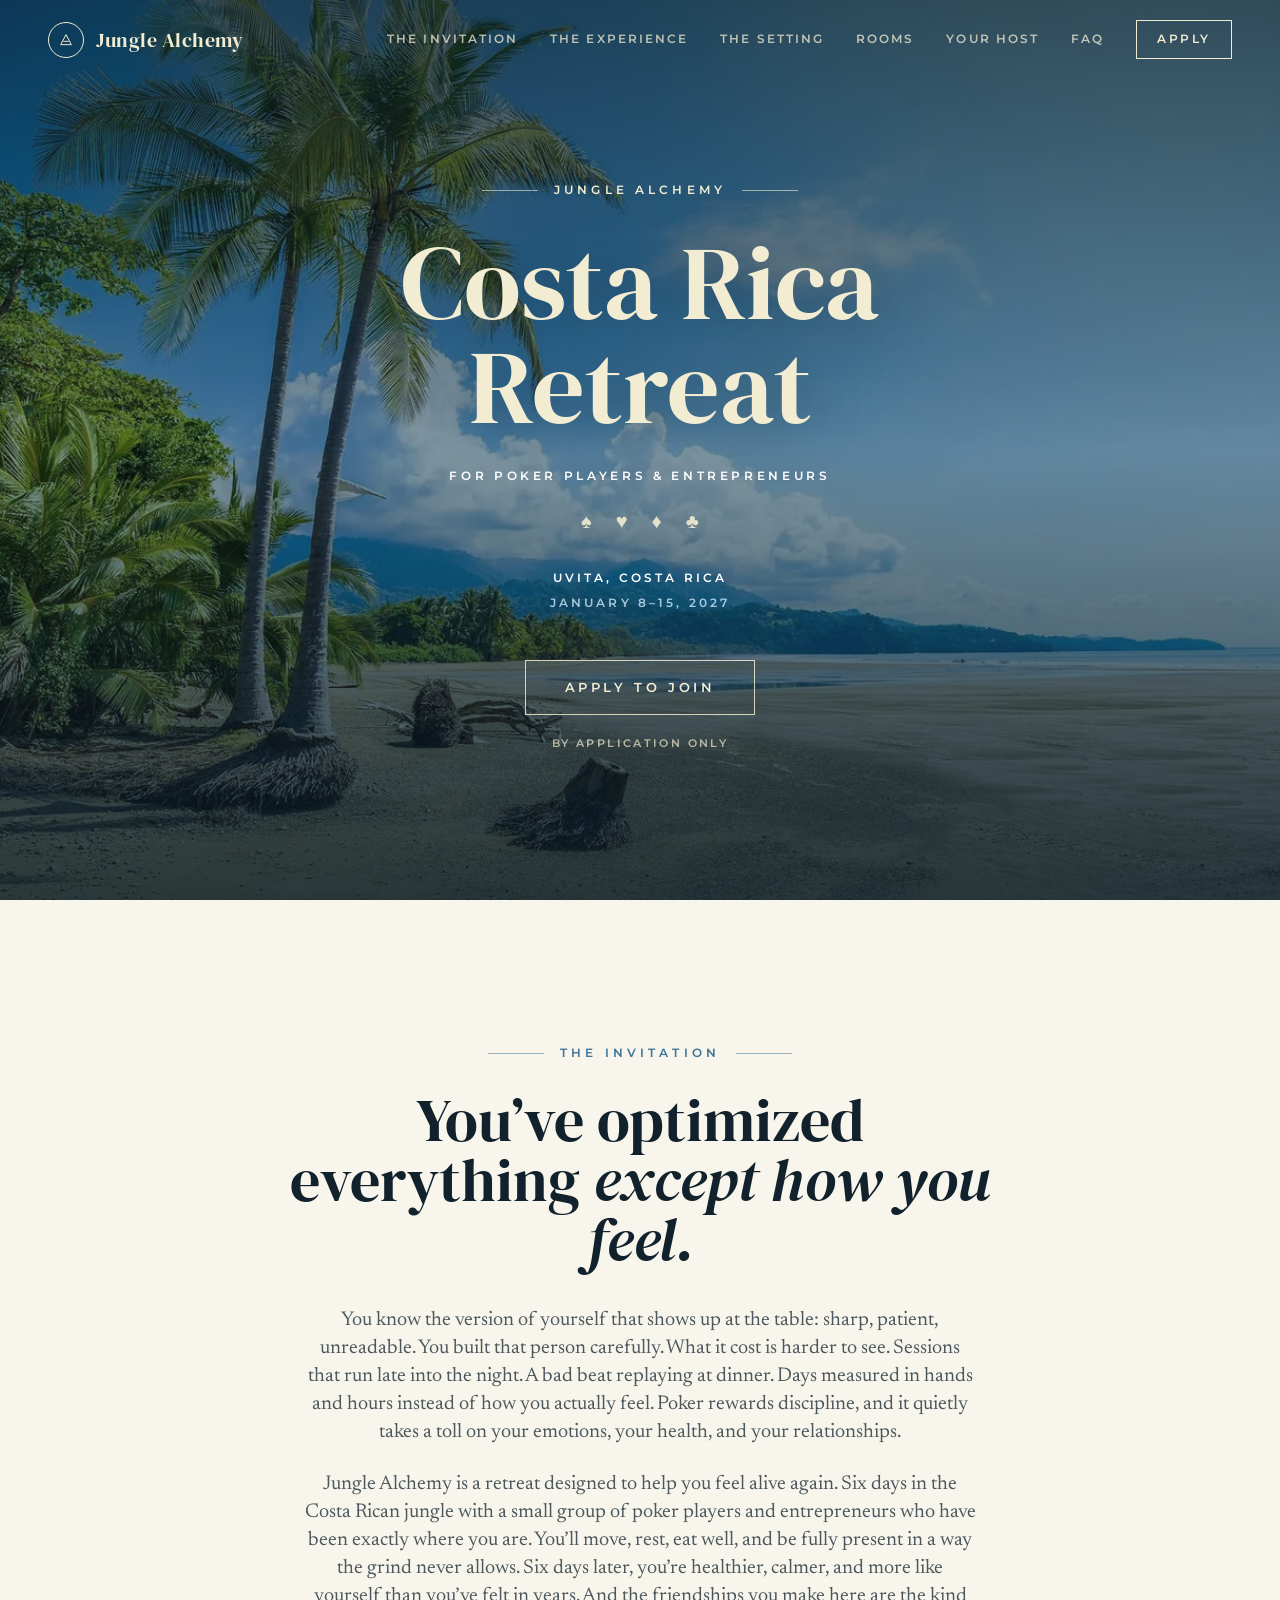
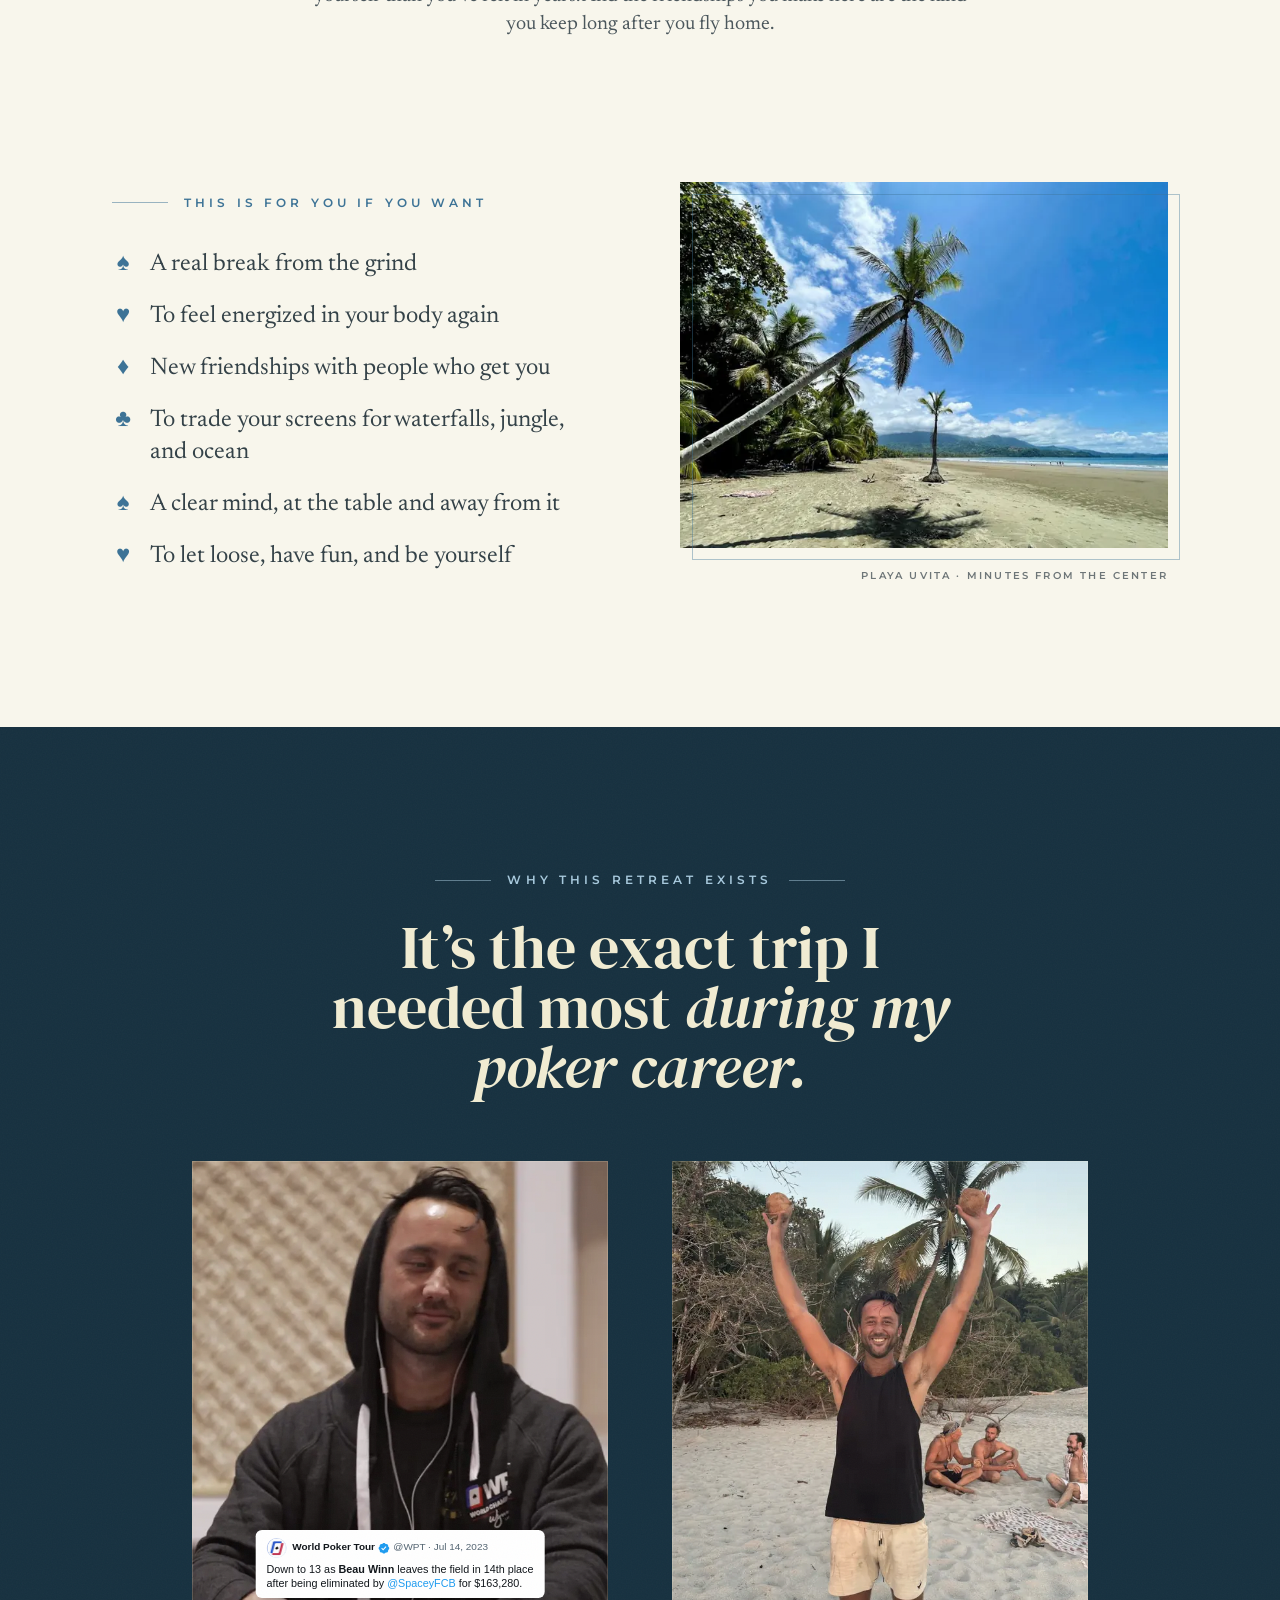
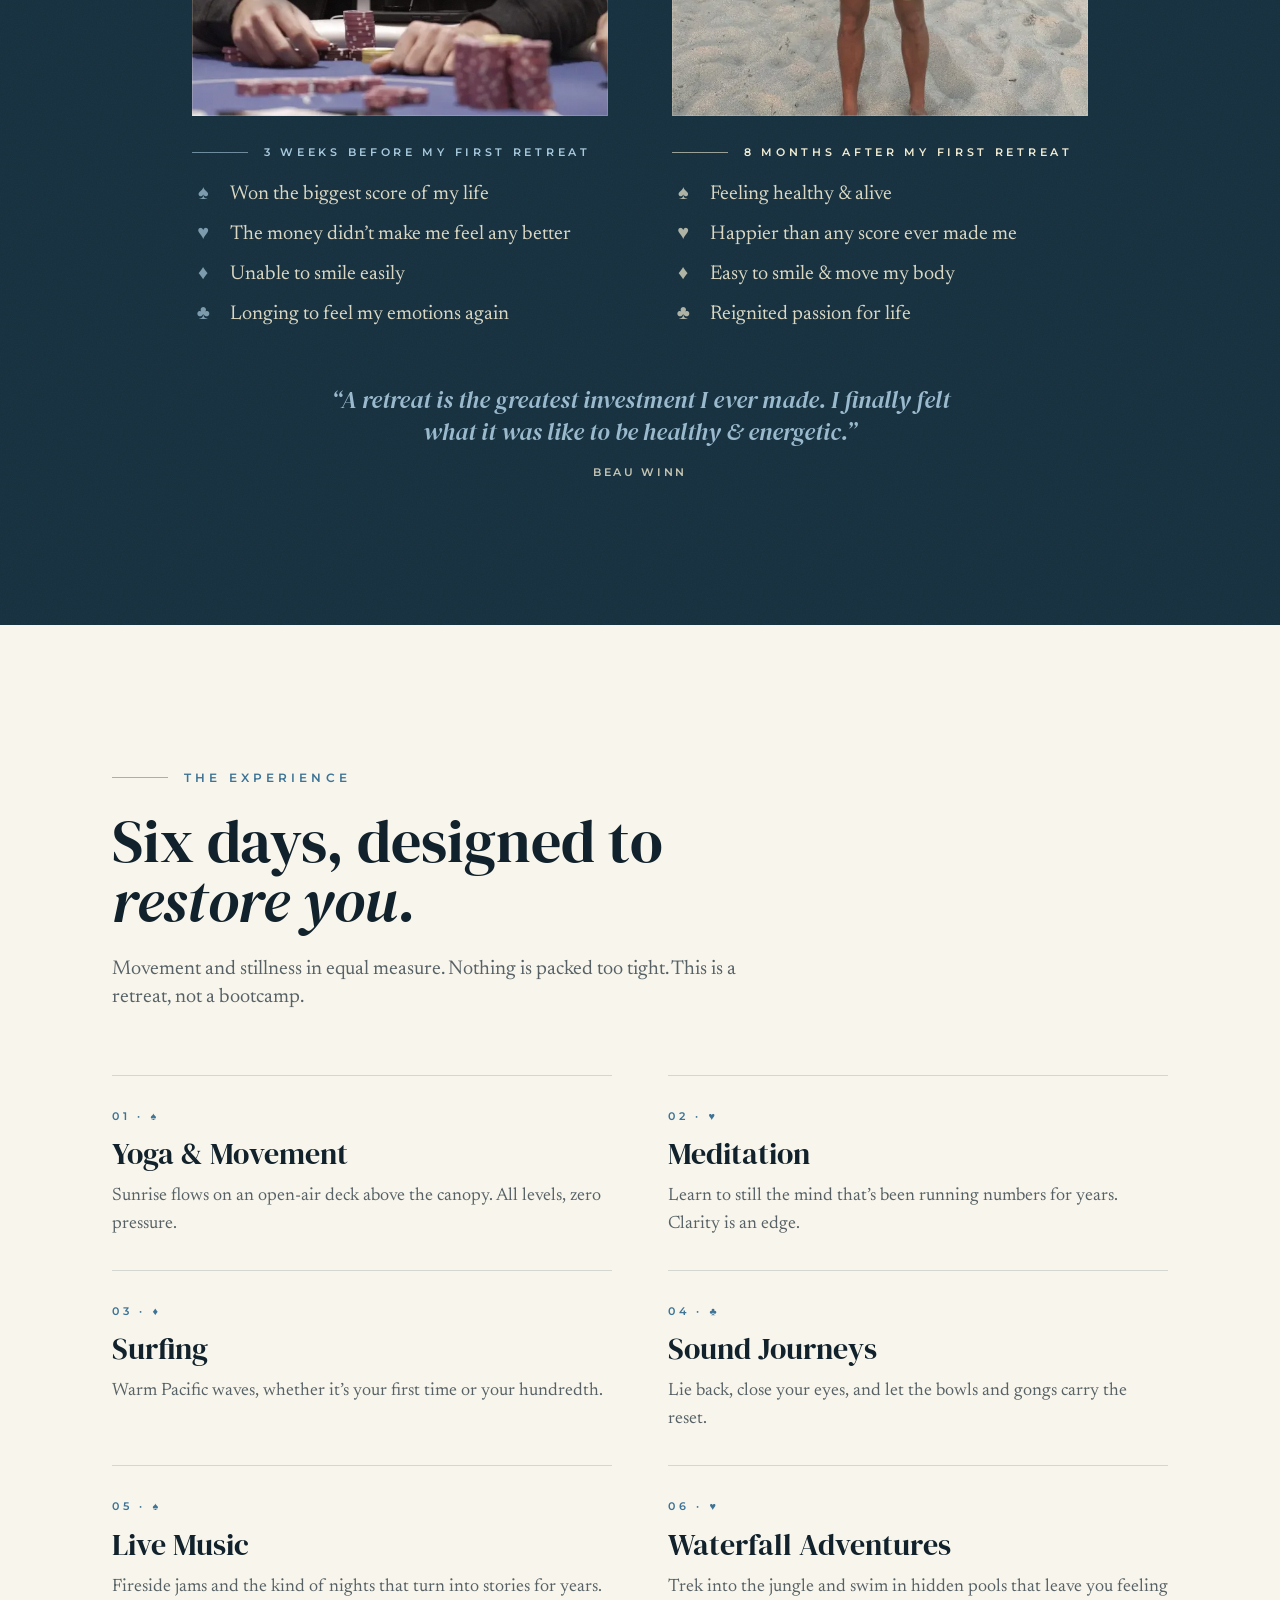
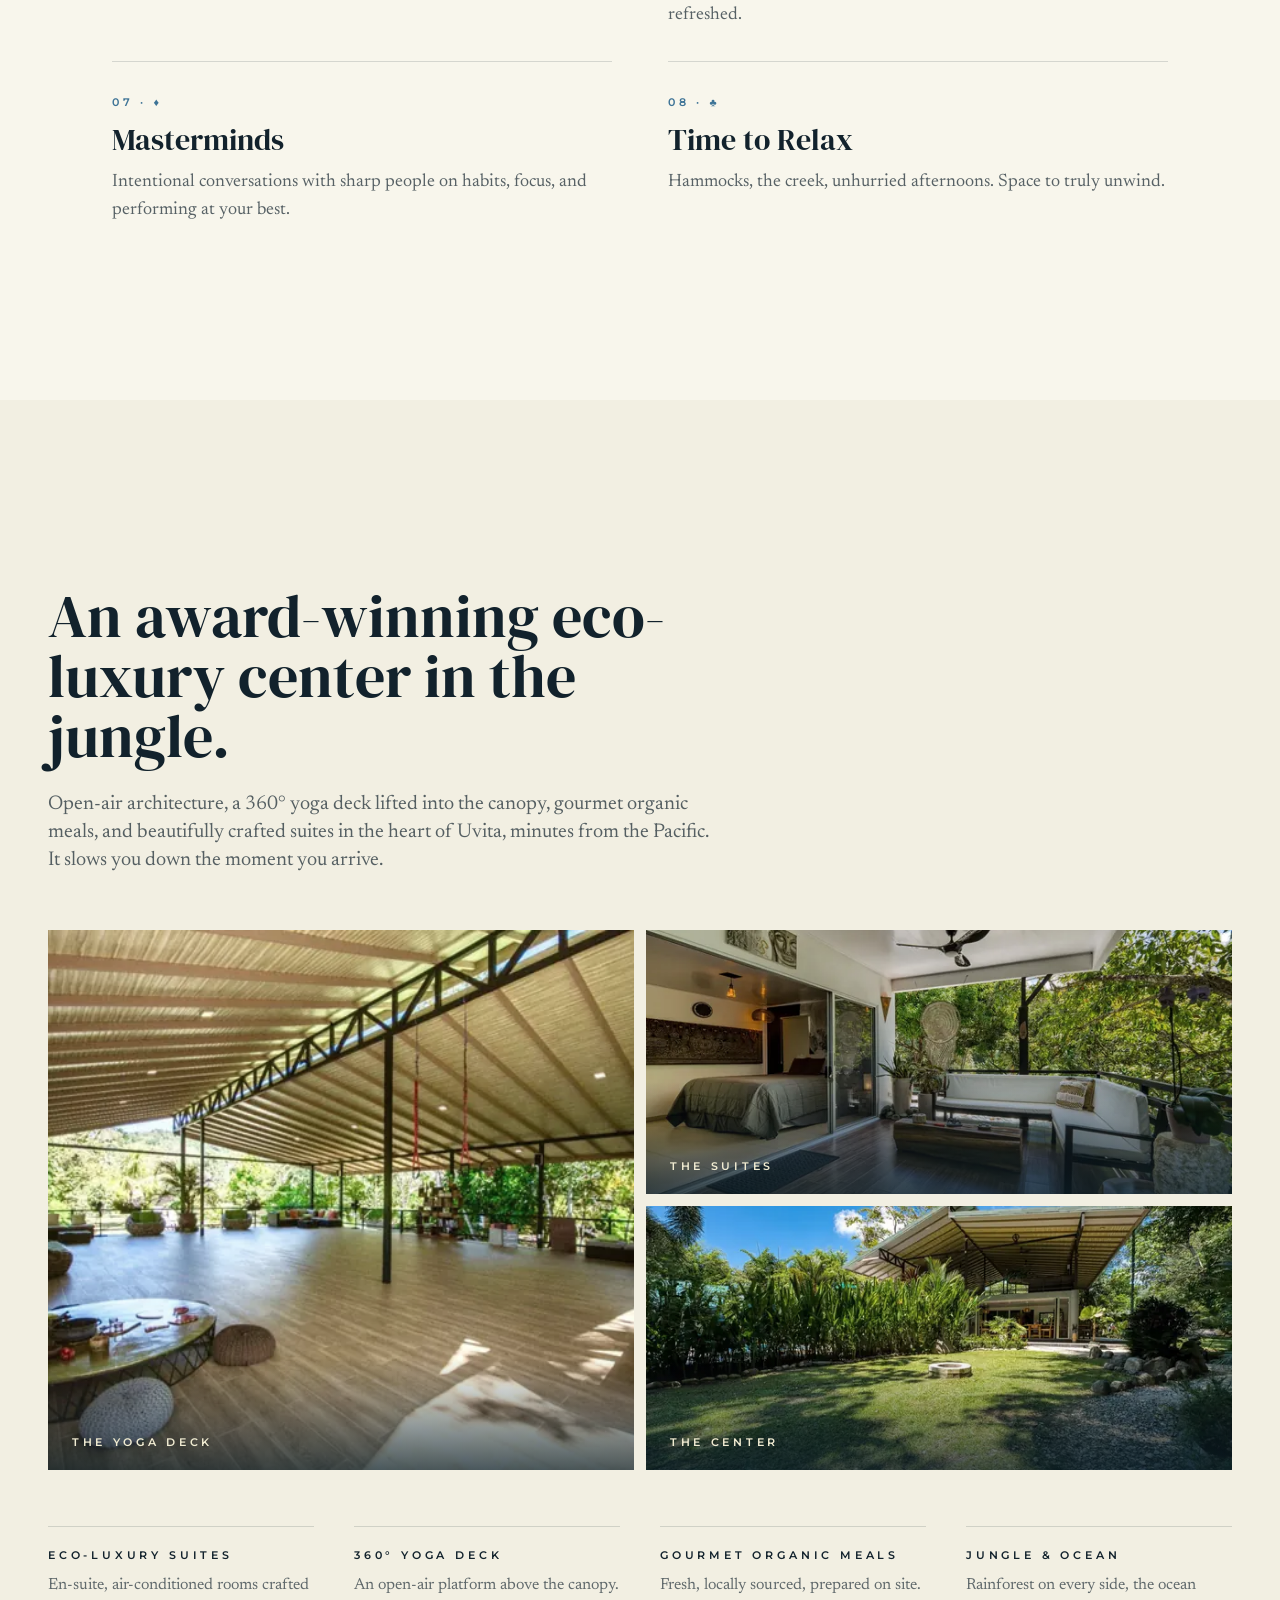
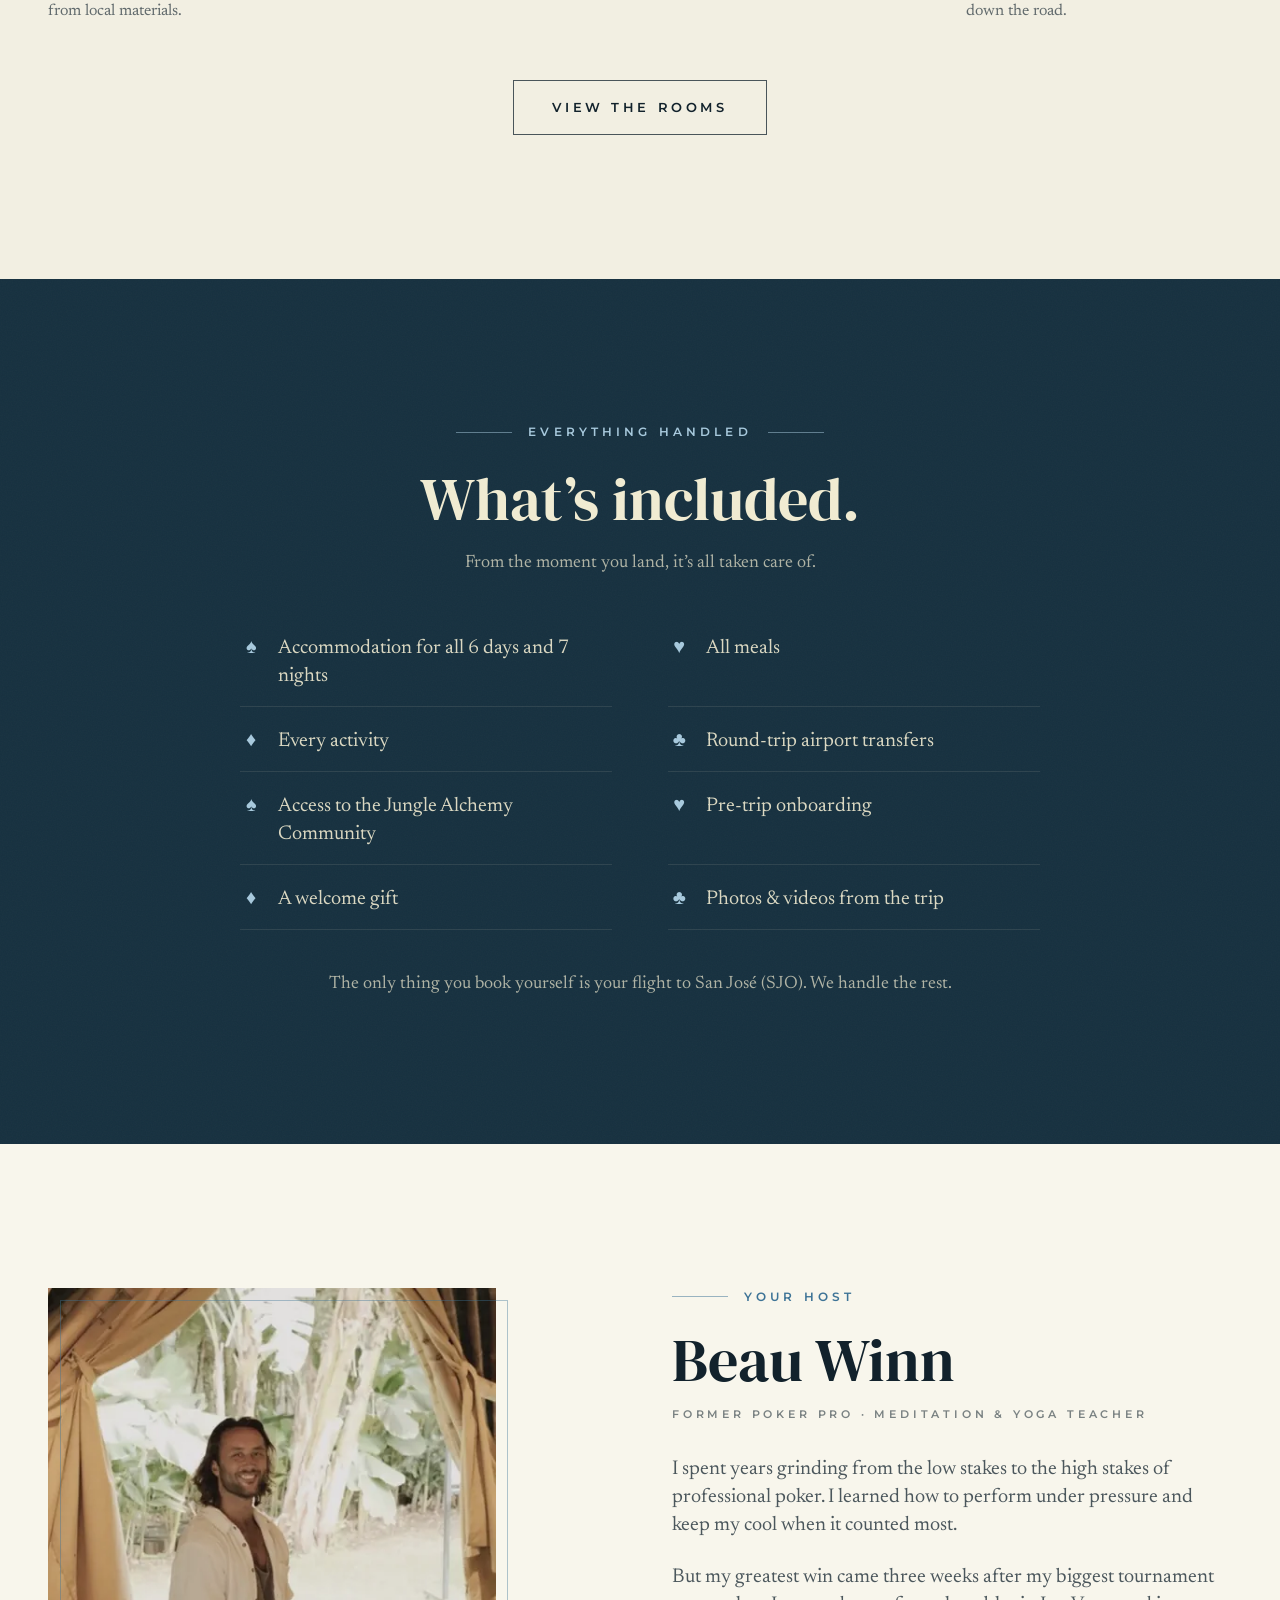
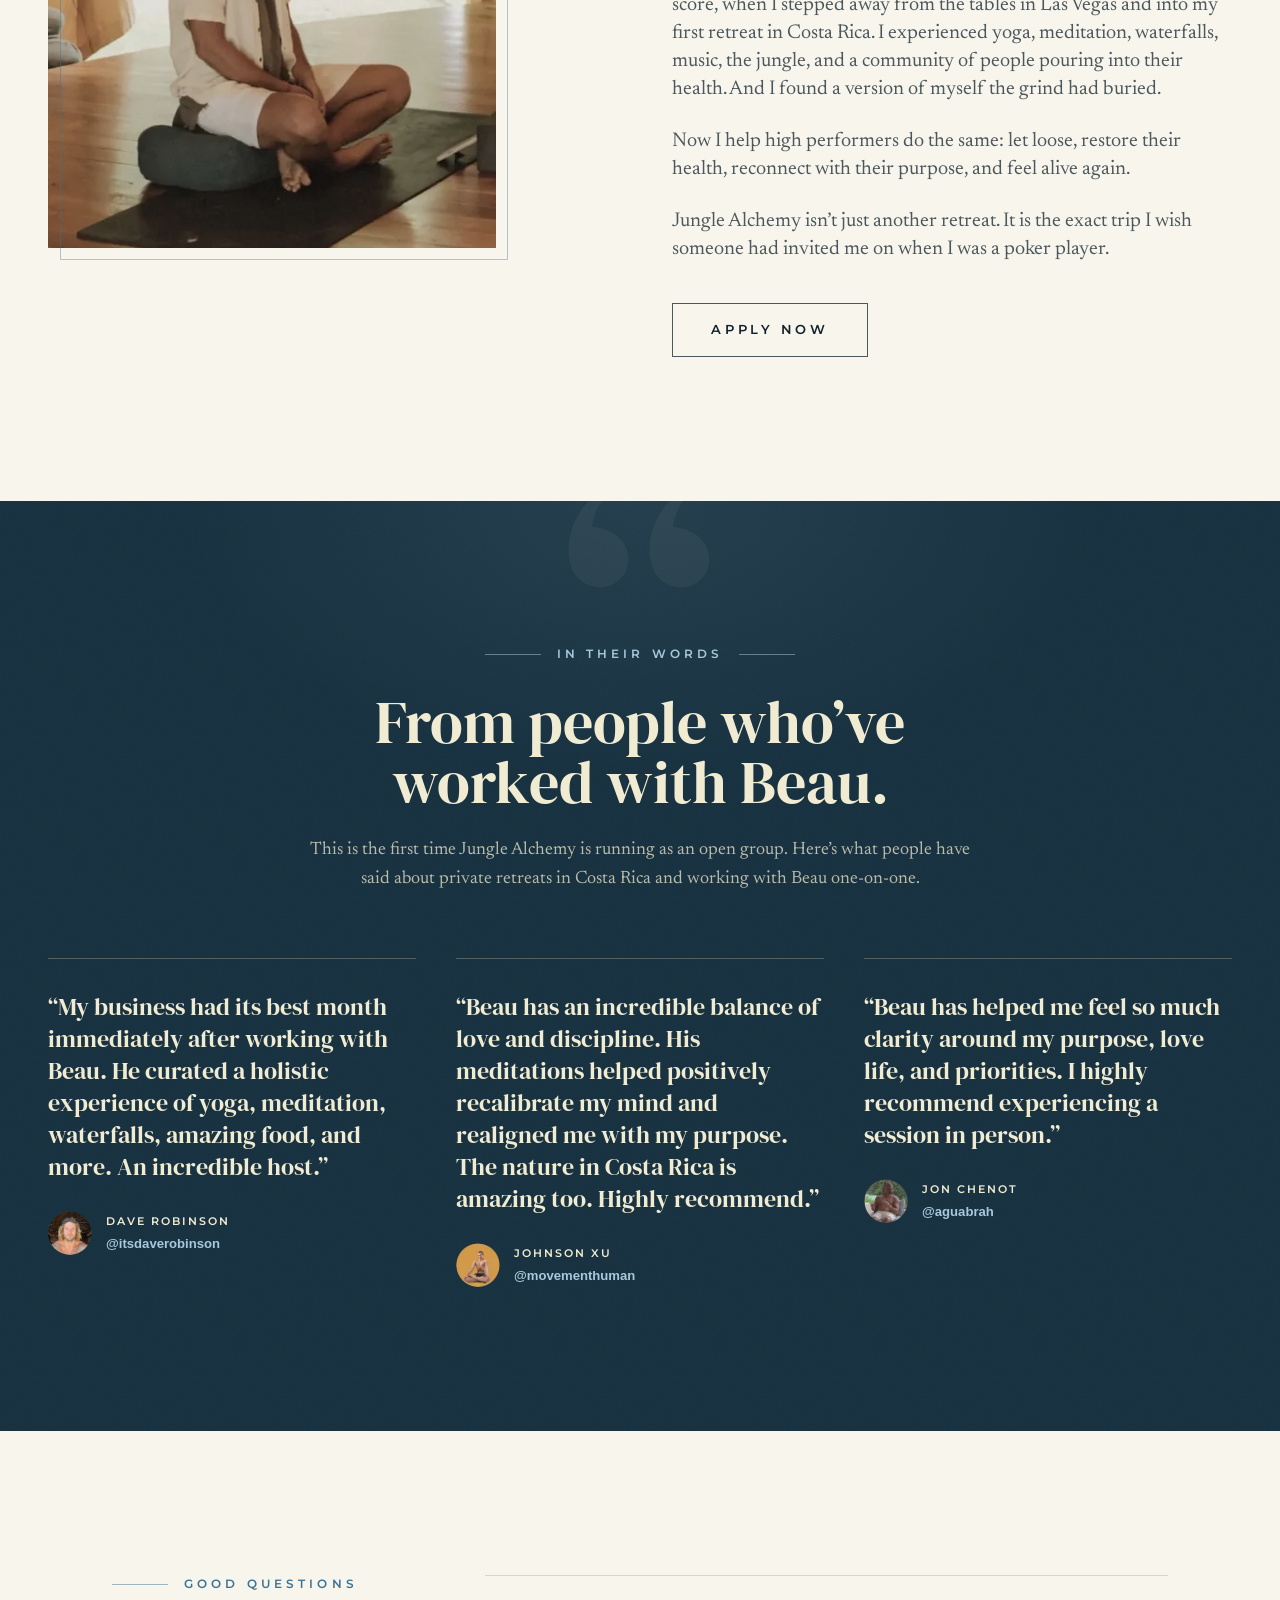
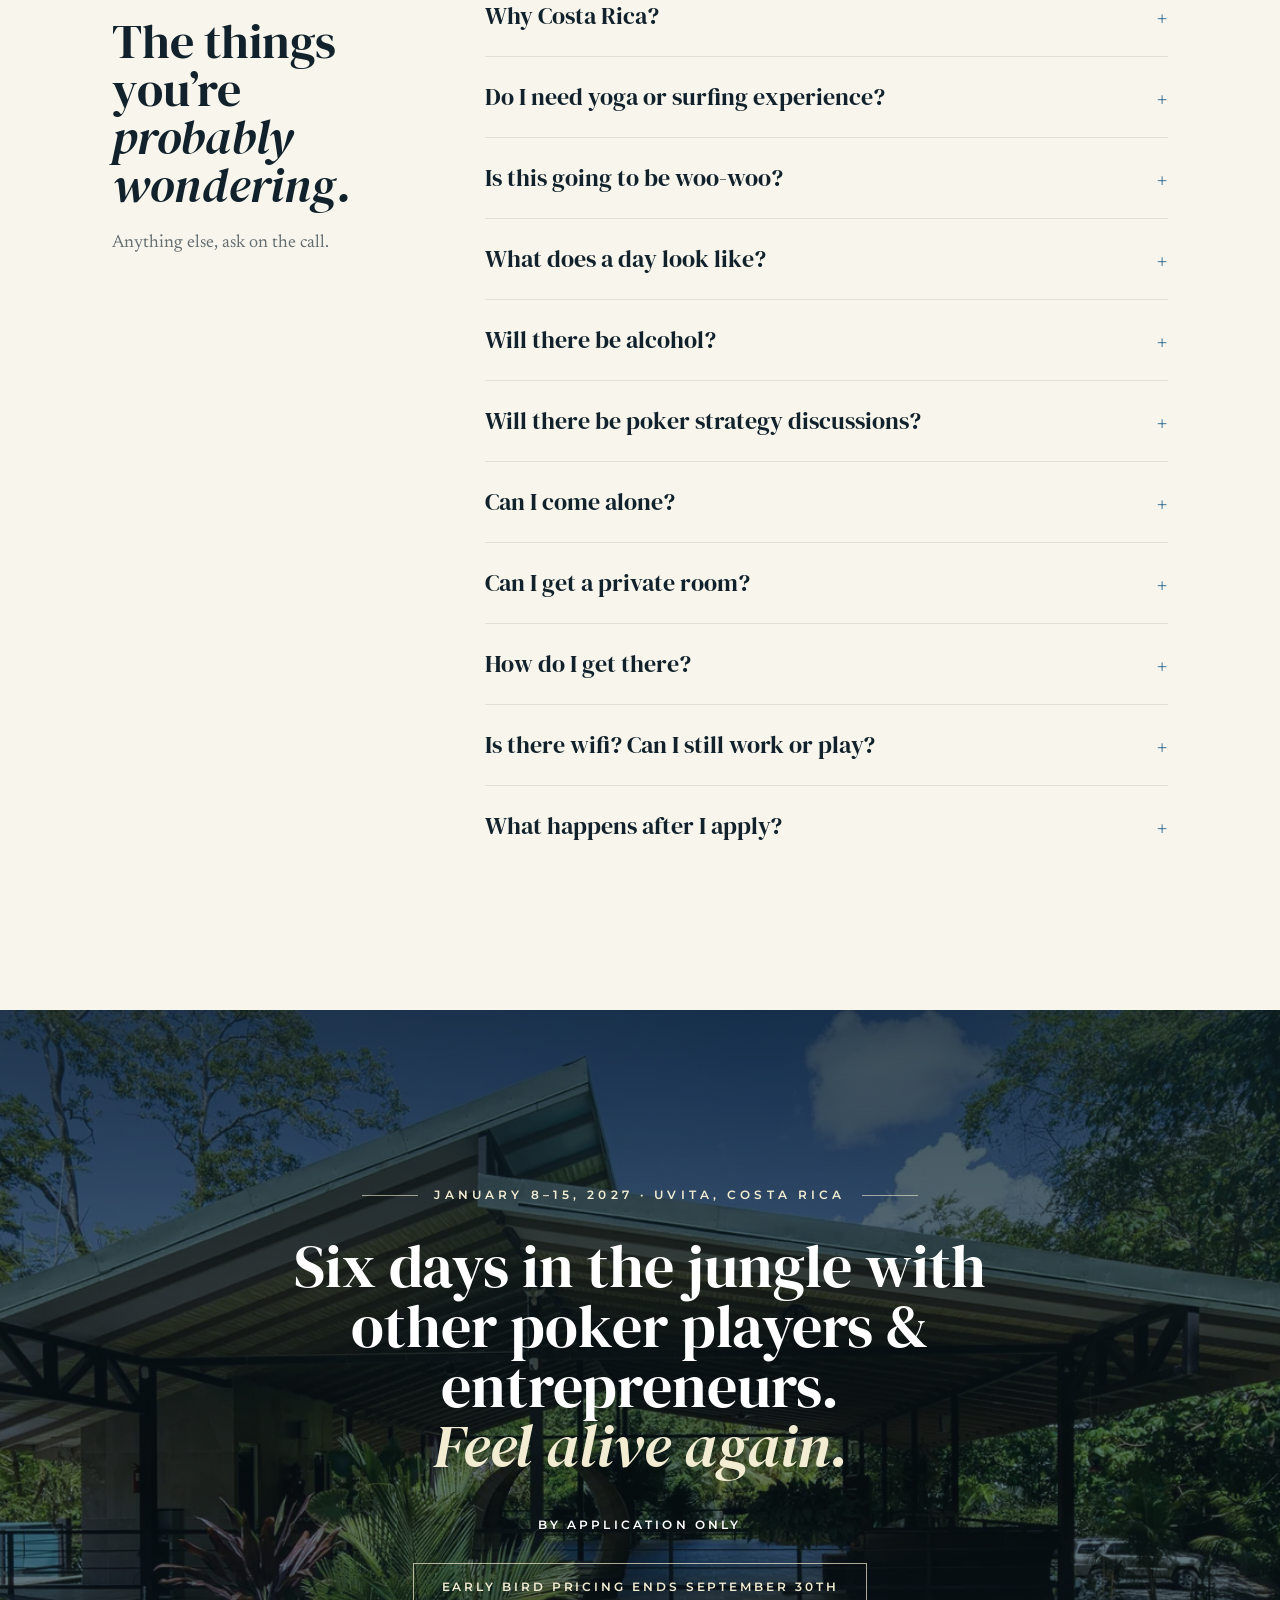
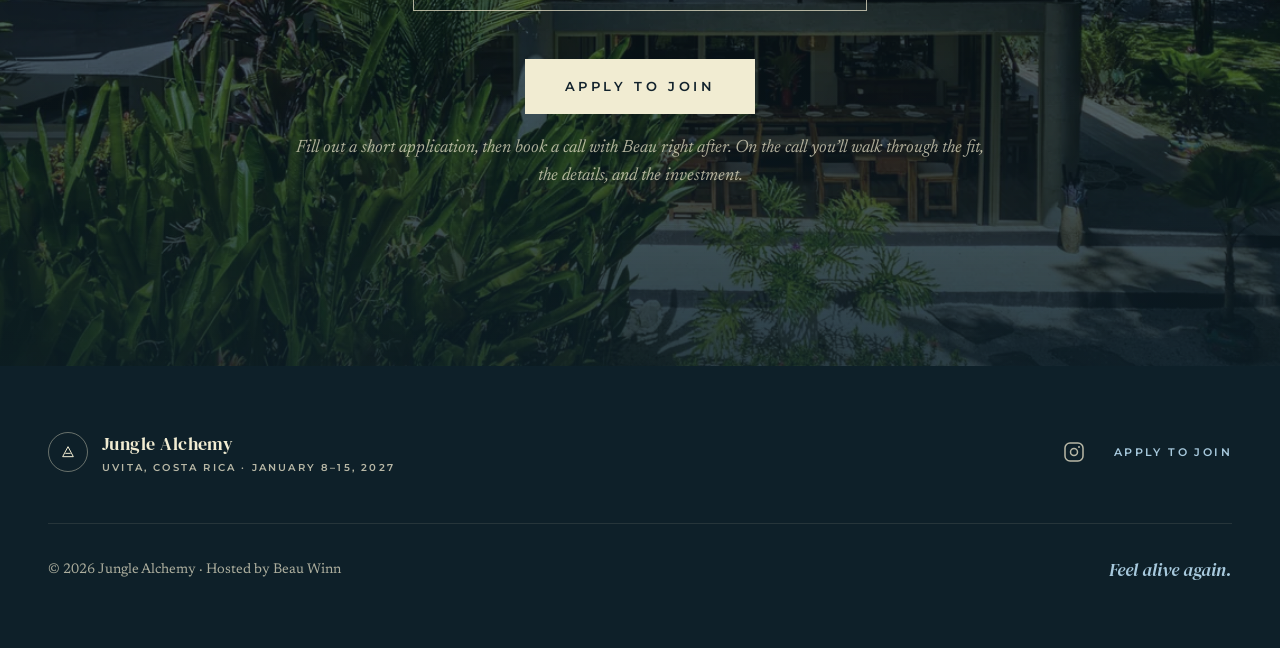
==== commit 64853bb4: "Invitation: vary the sentence opener Co-Authored-By: Claude Fable 5 <noreply@anthropic.com>" ====
--- a/index.html
+++ b/index.html
@@ -228,8 +228,8 @@
         <p>
           Jungle Alchemy is a retreat designed to help you feel alive again. Six days in the Costa Rican jungle with a small
           group of poker players and entrepreneurs who have been exactly where you are. You&rsquo;ll
-          move, rest, eat well, and be fully present in a way the grind never allows. You&rsquo;ll leave
-          healthier, calmer, and more like yourself than you&rsquo;ve felt in years. And the friendships
+          move, rest, eat well, and be fully present in a way the grind never allows. Six days later,
+          you&rsquo;re healthier, calmer, and more like yourself than you&rsquo;ve felt in years. And the friendships
           you make here are the kind you keep long after you fly home.
         </p>
       </div>
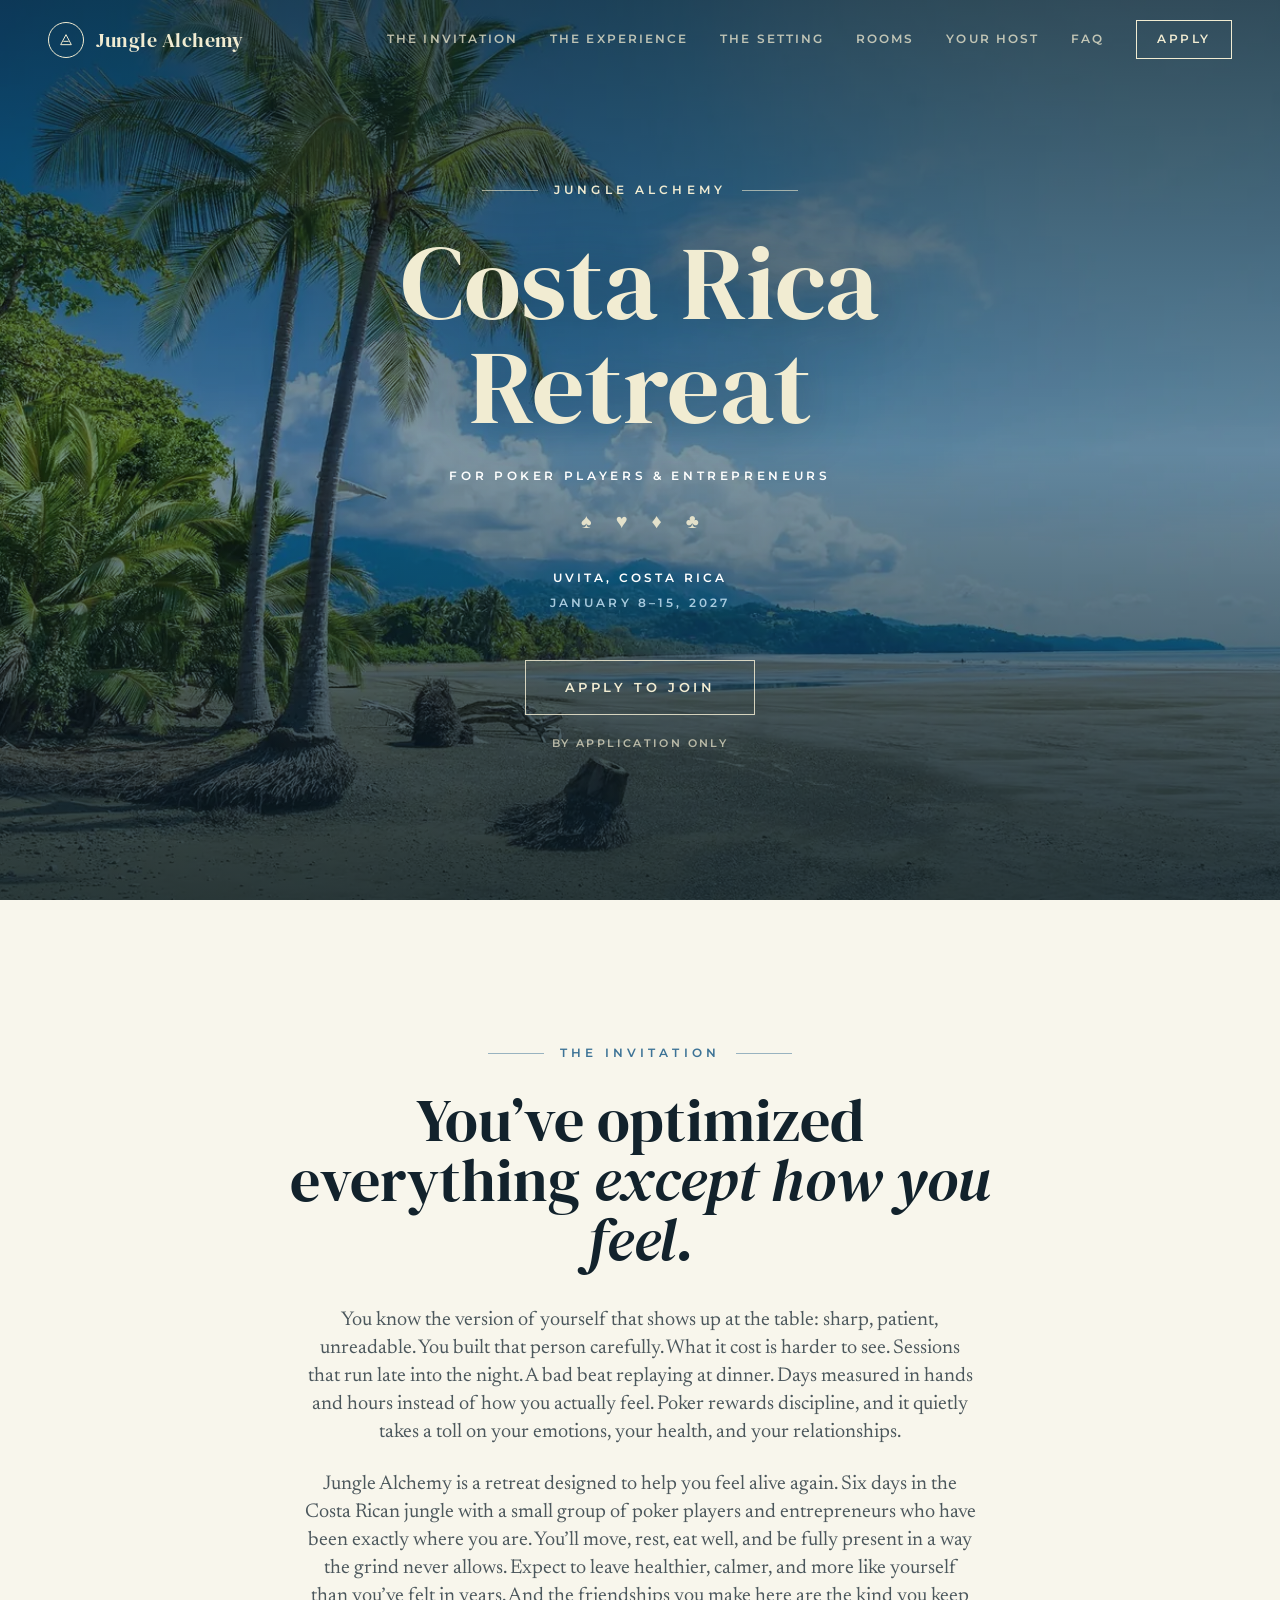
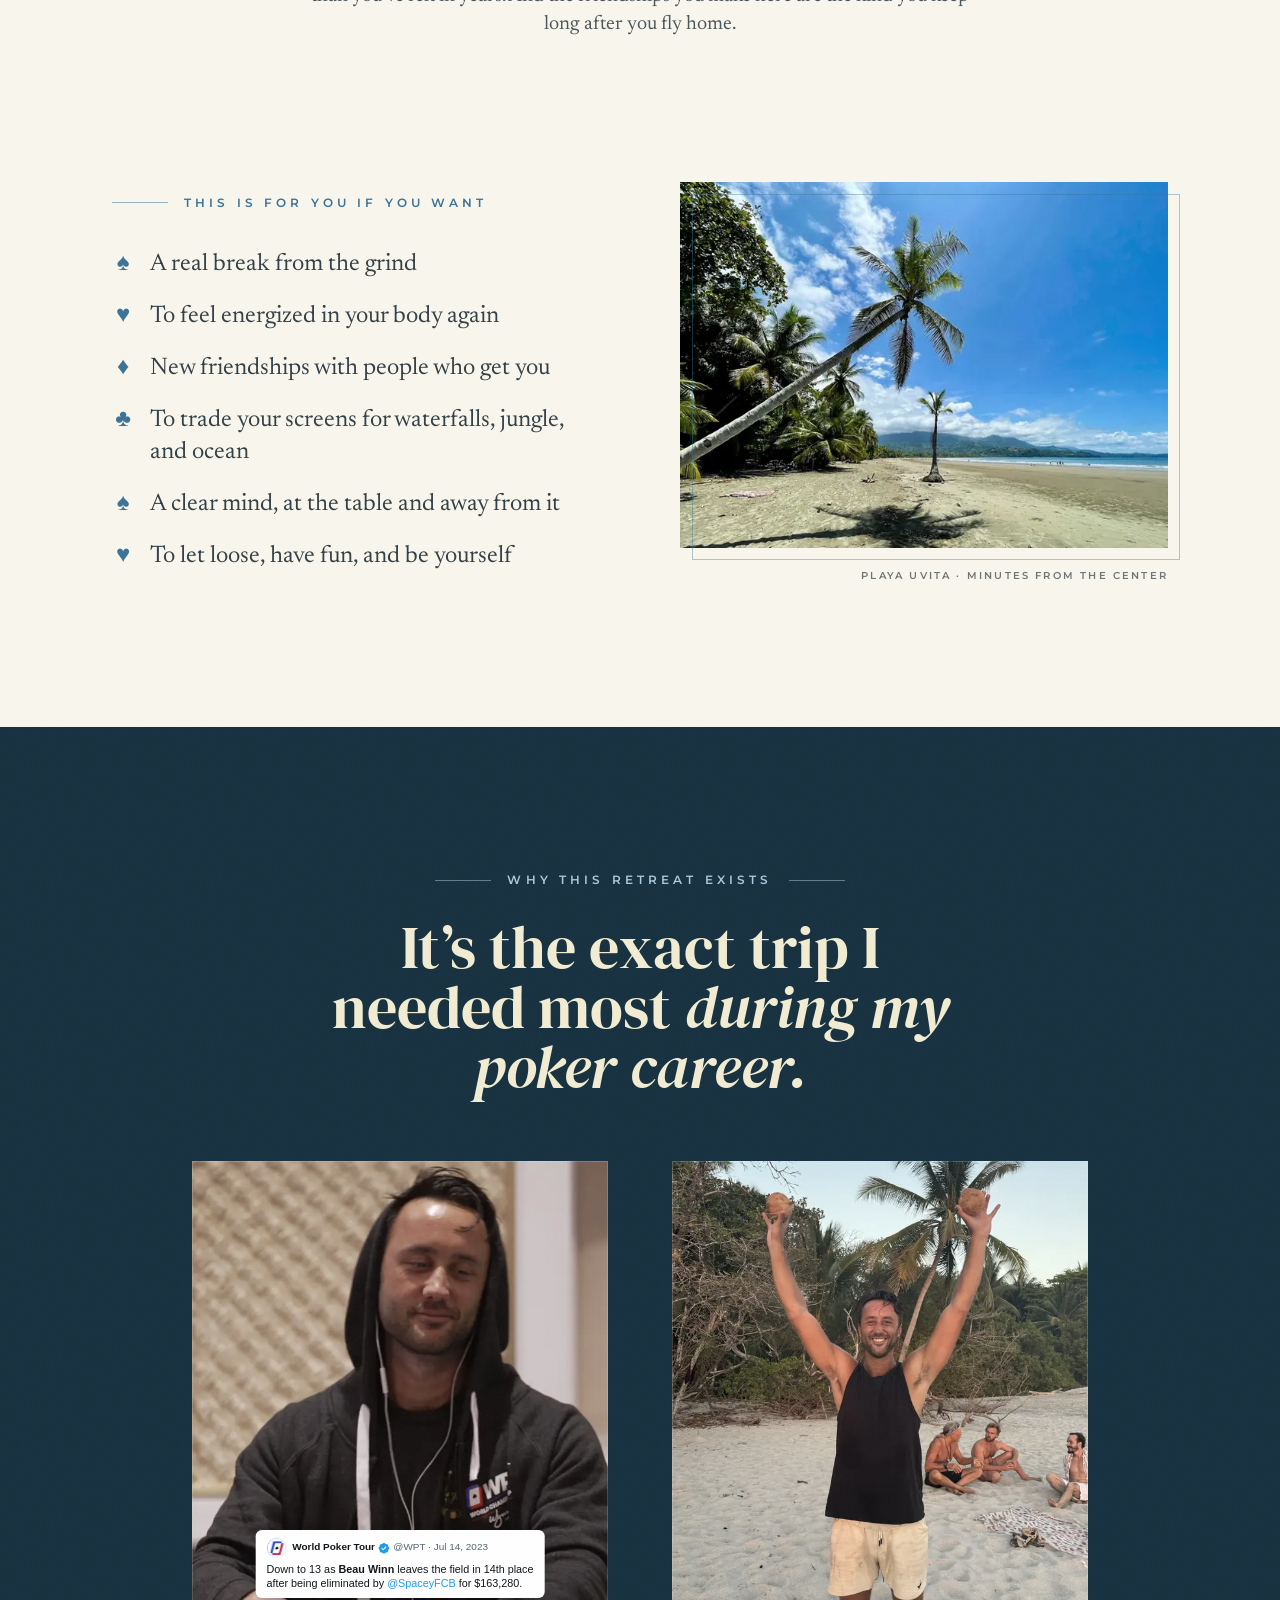
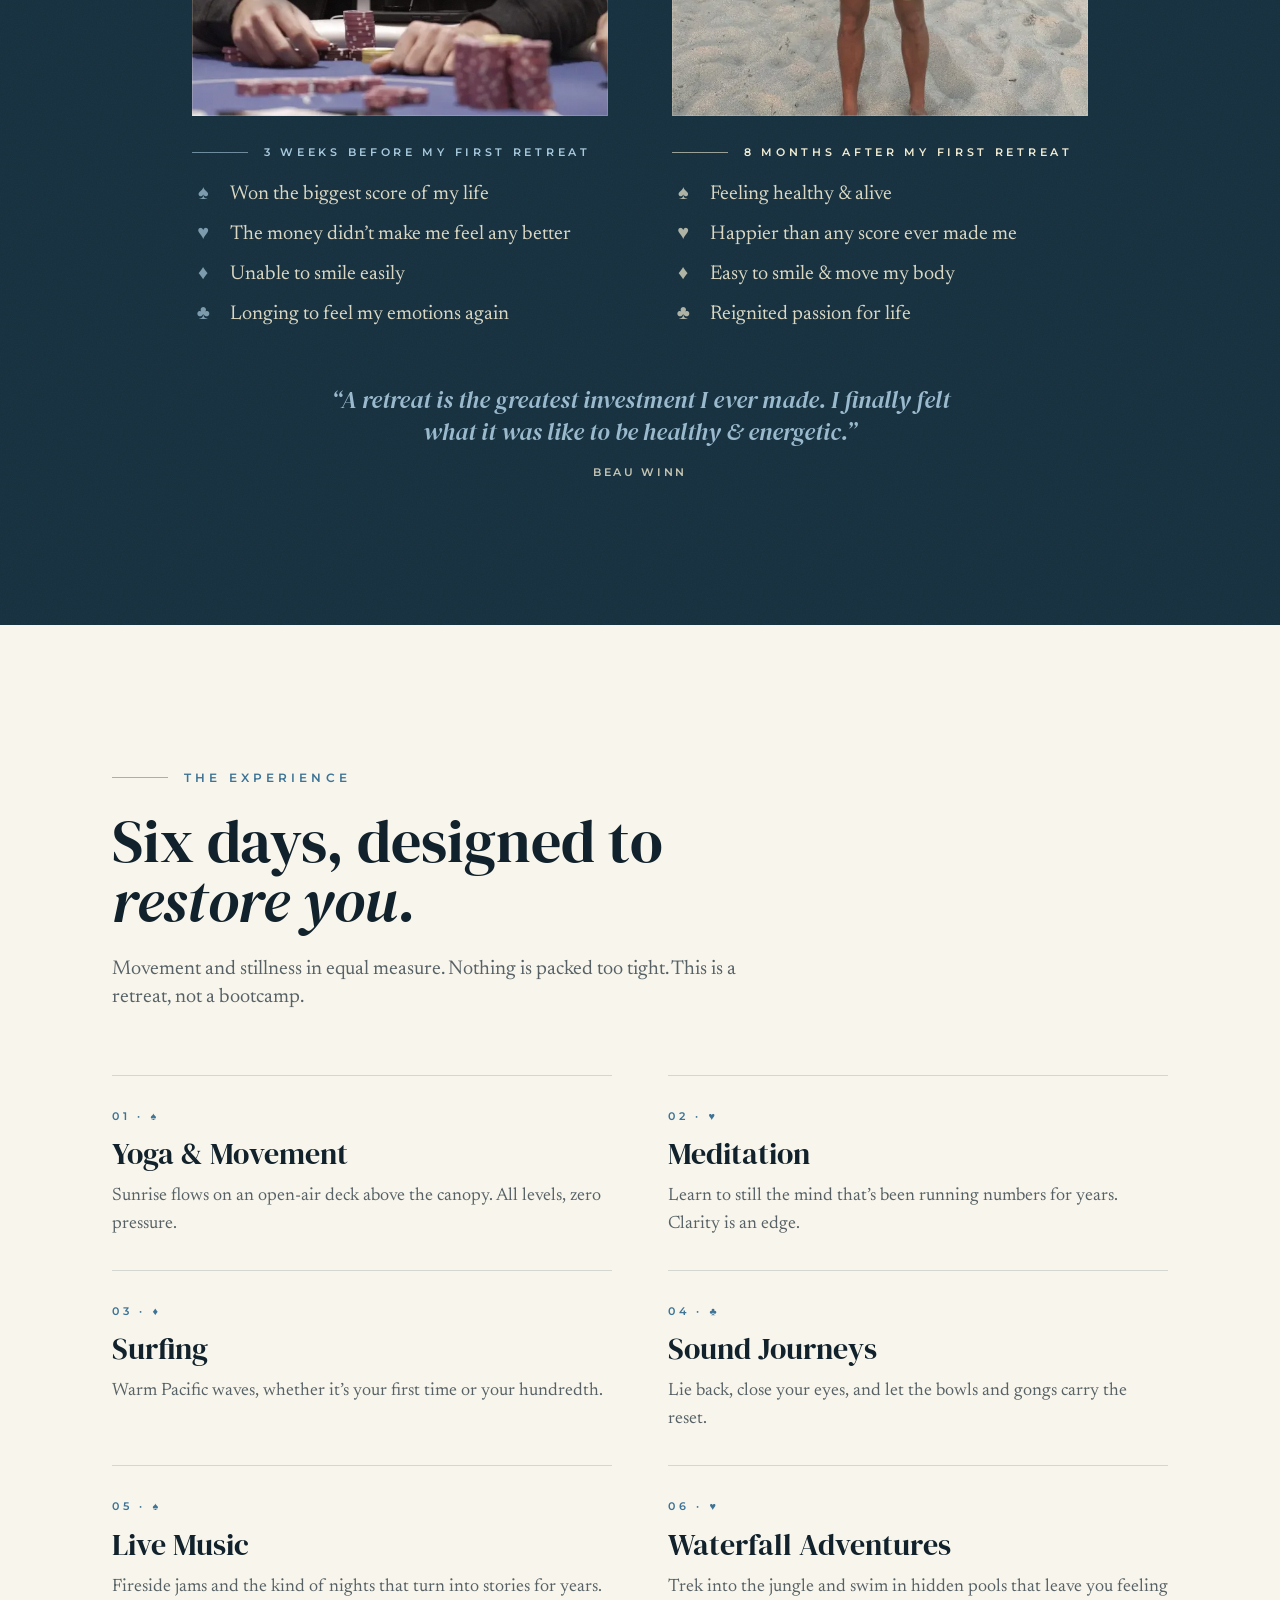
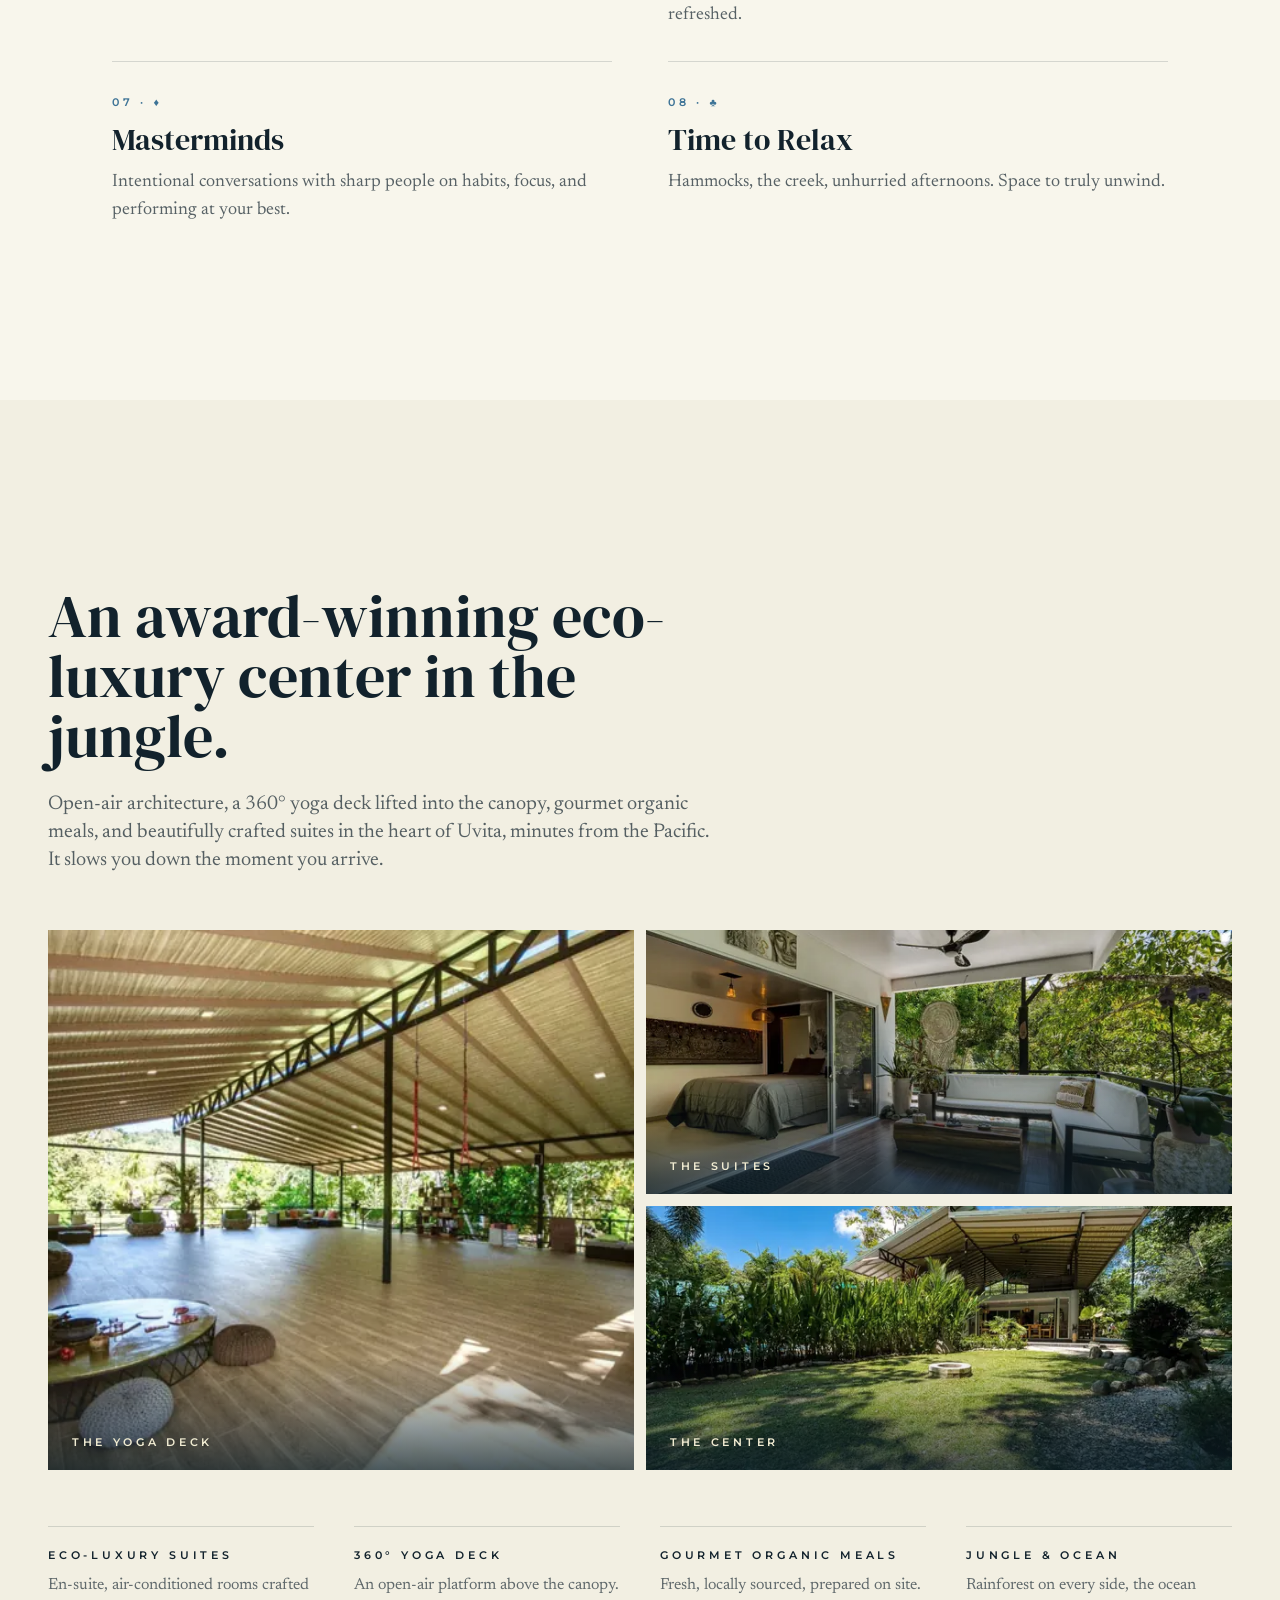
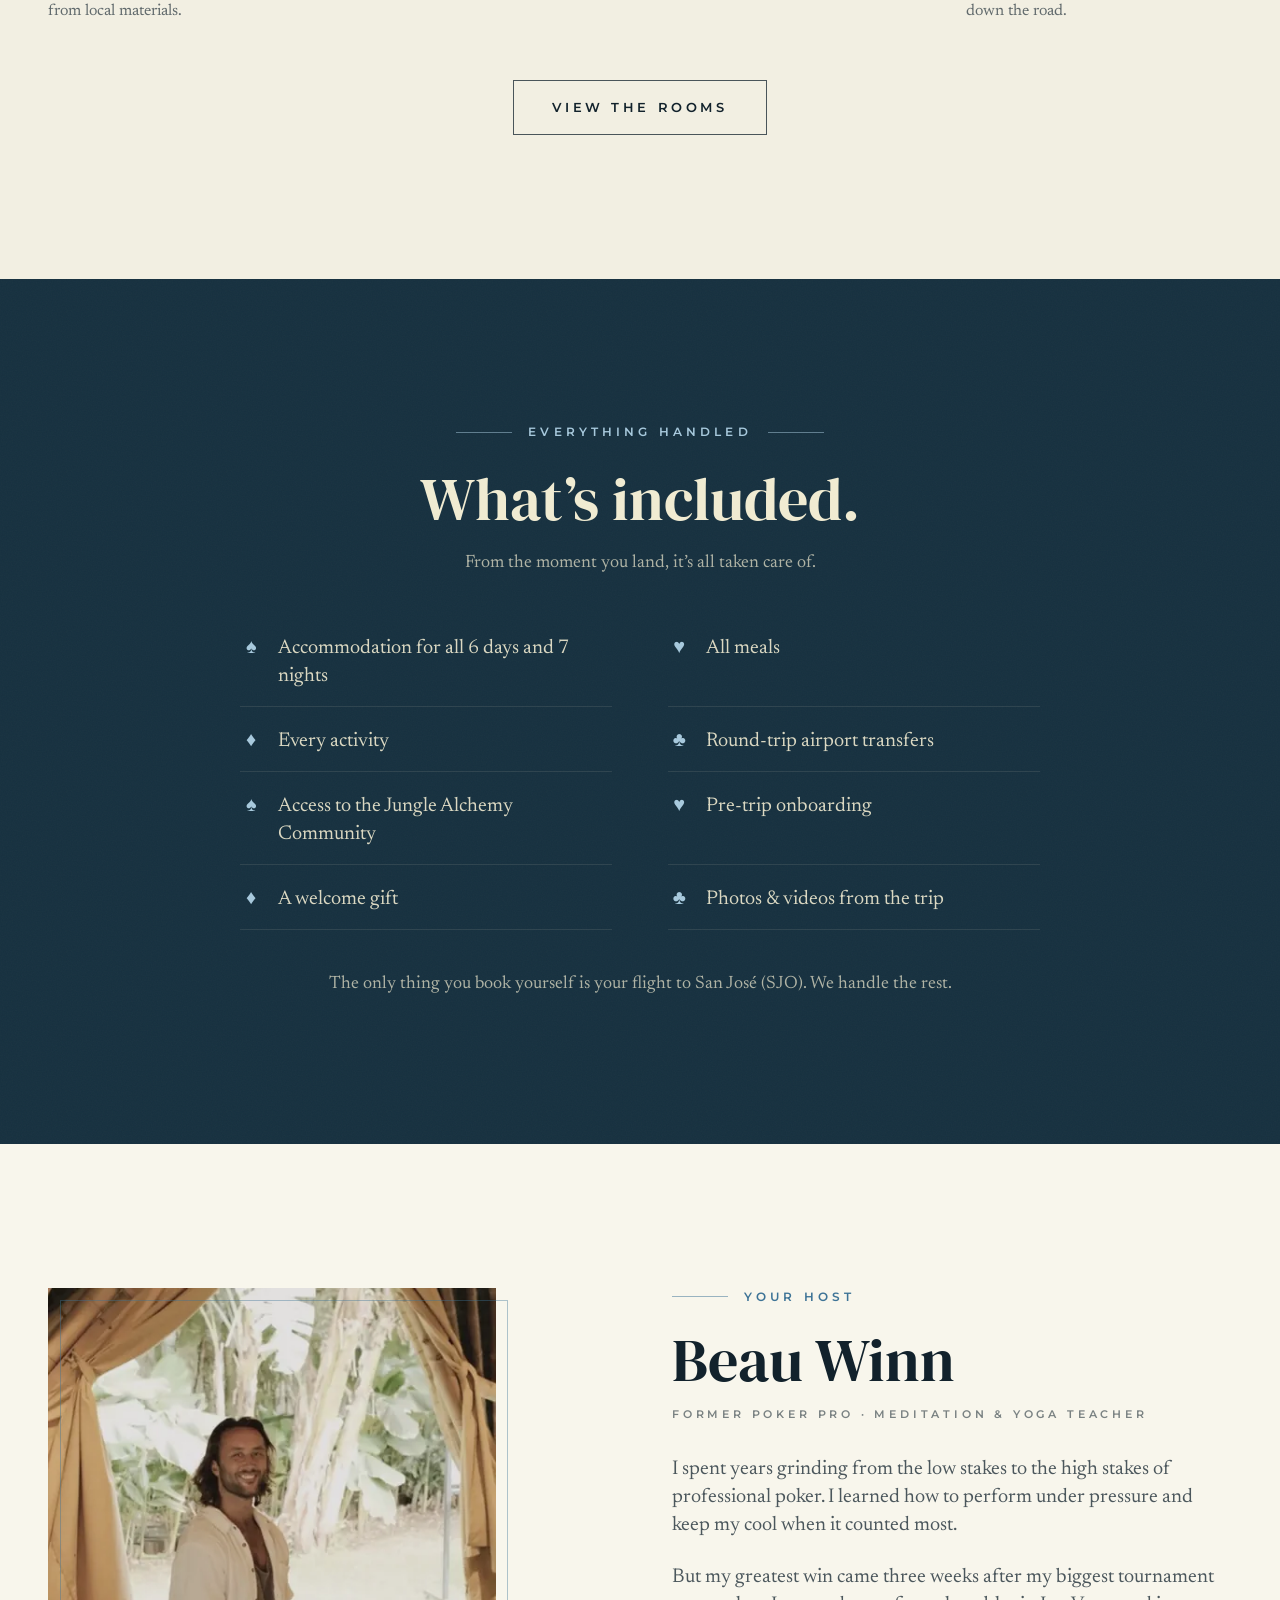
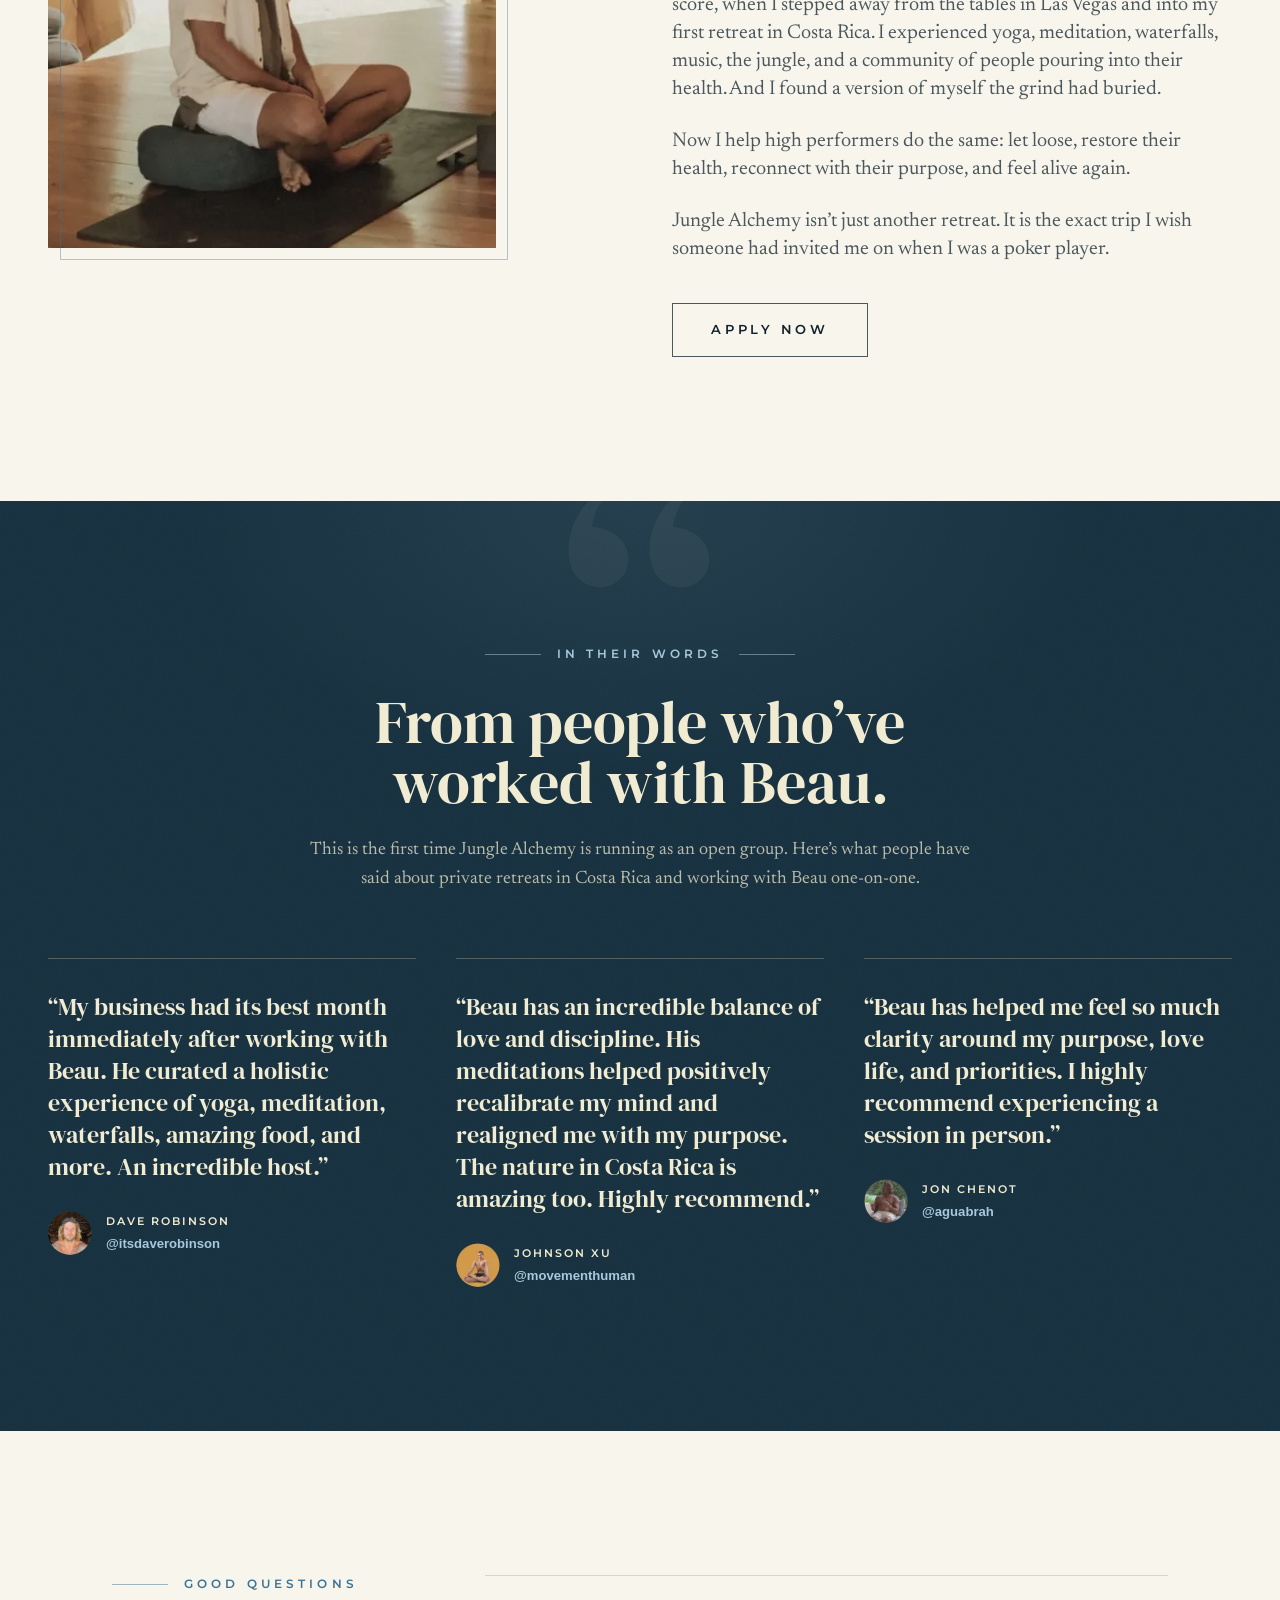
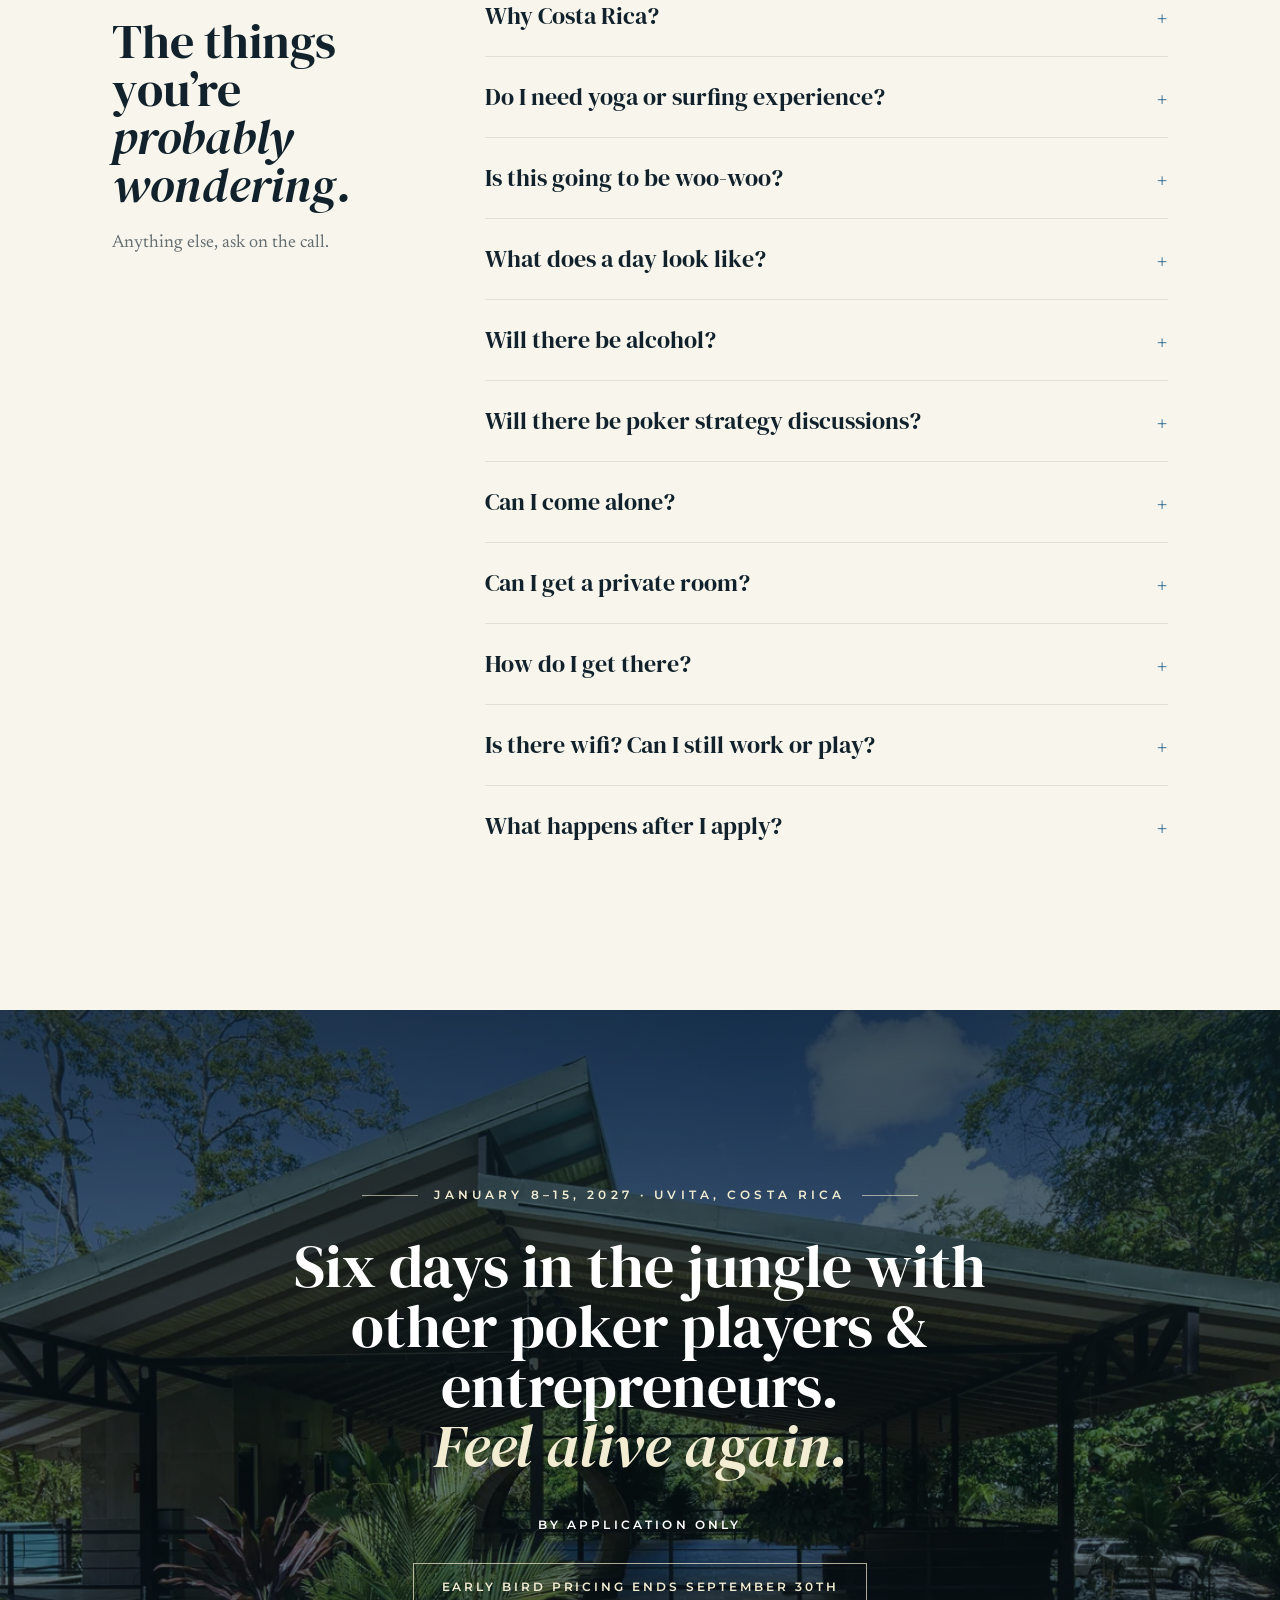
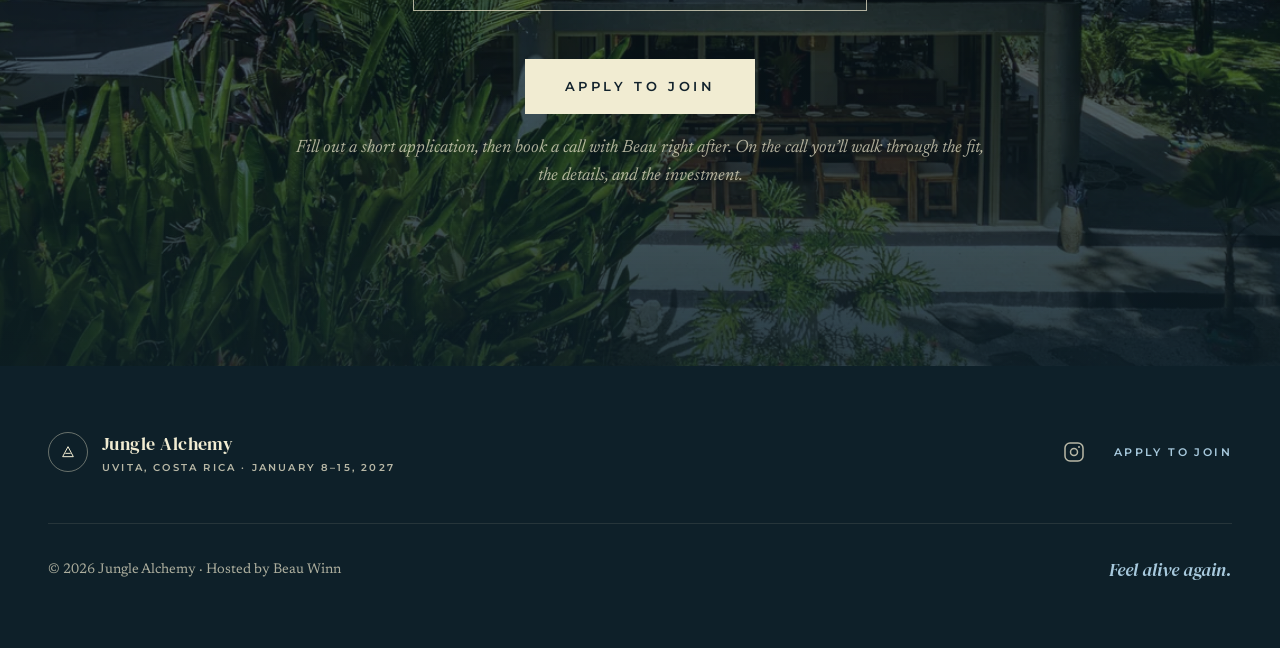
==== commit 04259176: "Invitation: expect to leave healthier Co-Authored-By: Claude Fable 5 <noreply@anthropic.com>" ====
--- a/index.html
+++ b/index.html
@@ -228,8 +228,8 @@
         <p>
           Jungle Alchemy is a retreat designed to help you feel alive again. Six days in the Costa Rican jungle with a small
           group of poker players and entrepreneurs who have been exactly where you are. You&rsquo;ll
-          move, rest, eat well, and be fully present in a way the grind never allows. Six days later,
-          you&rsquo;re healthier, calmer, and more like yourself than you&rsquo;ve felt in years. And the friendships
+          move, rest, eat well, and be fully present in a way the grind never allows. Expect to leave
+          healthier, calmer, and more like yourself than you&rsquo;ve felt in years. And the friendships
           you make here are the kind you keep long after you fly home.
         </p>
       </div>
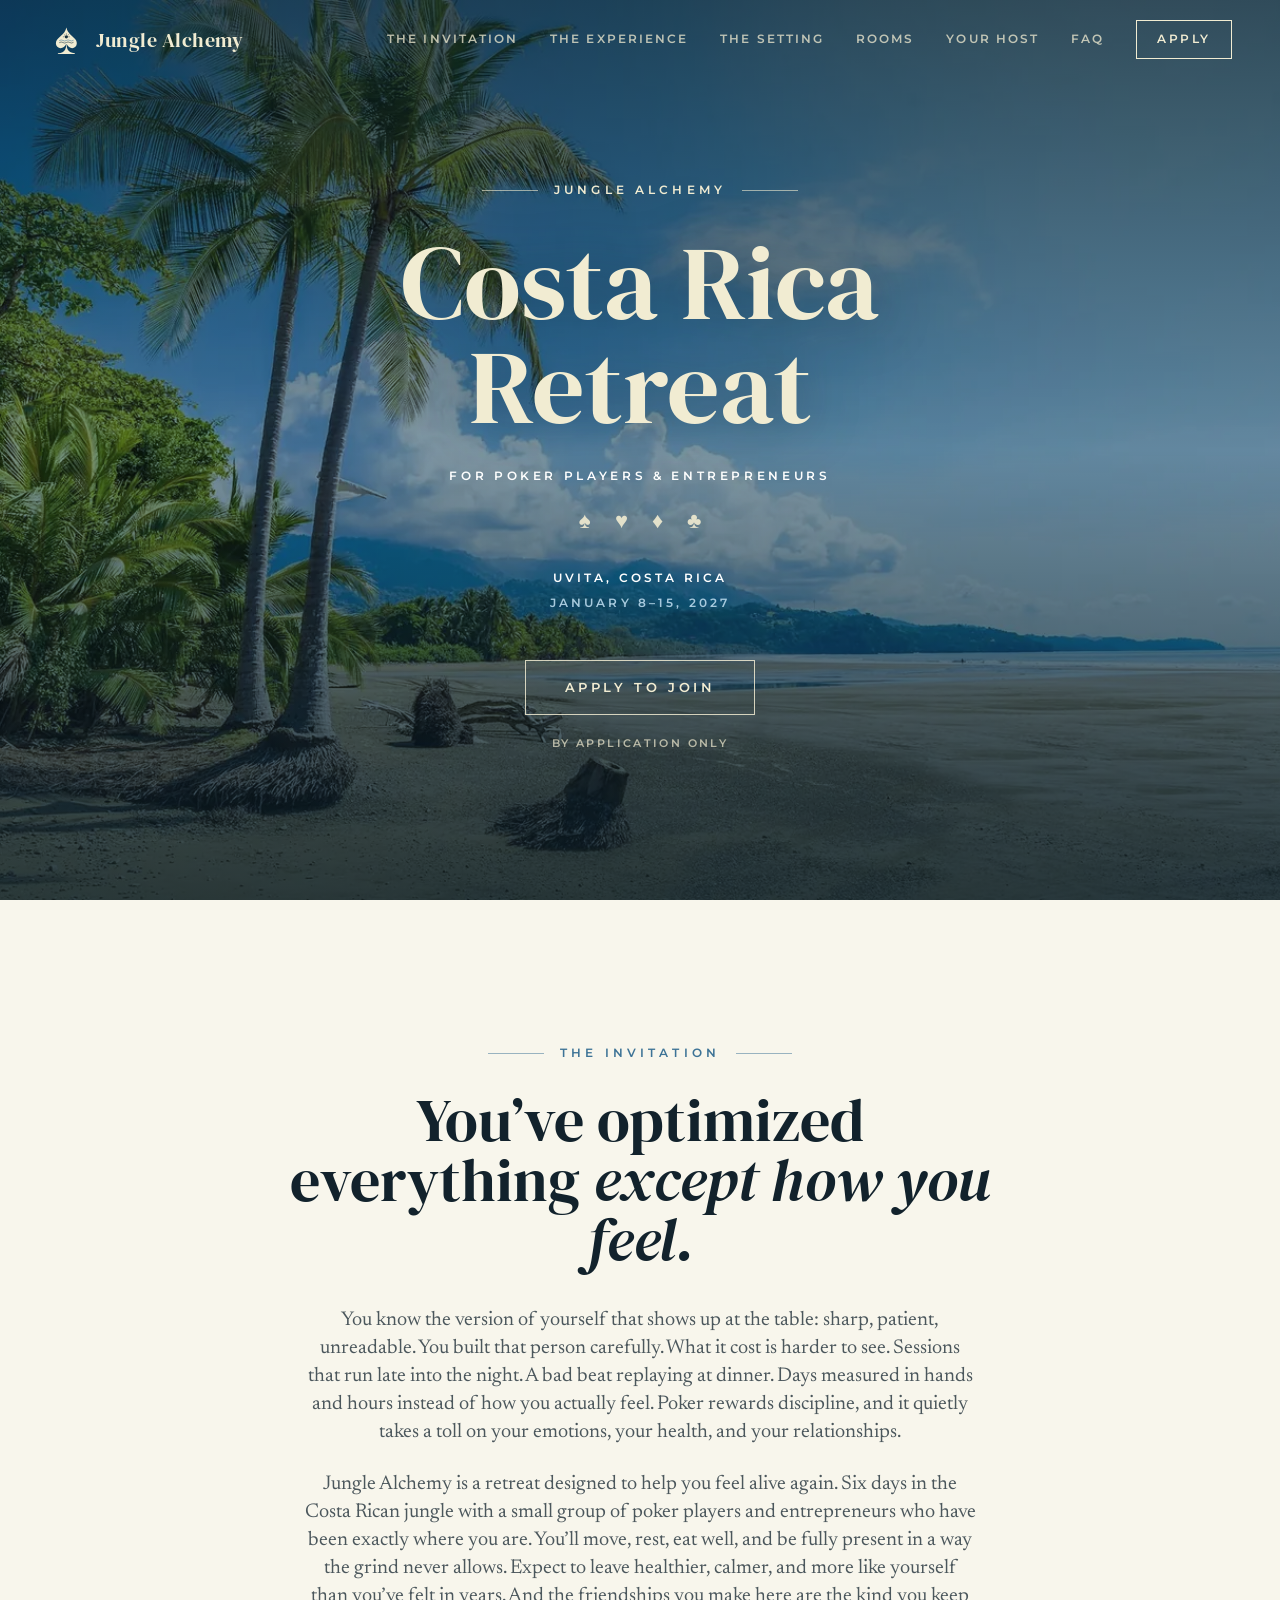
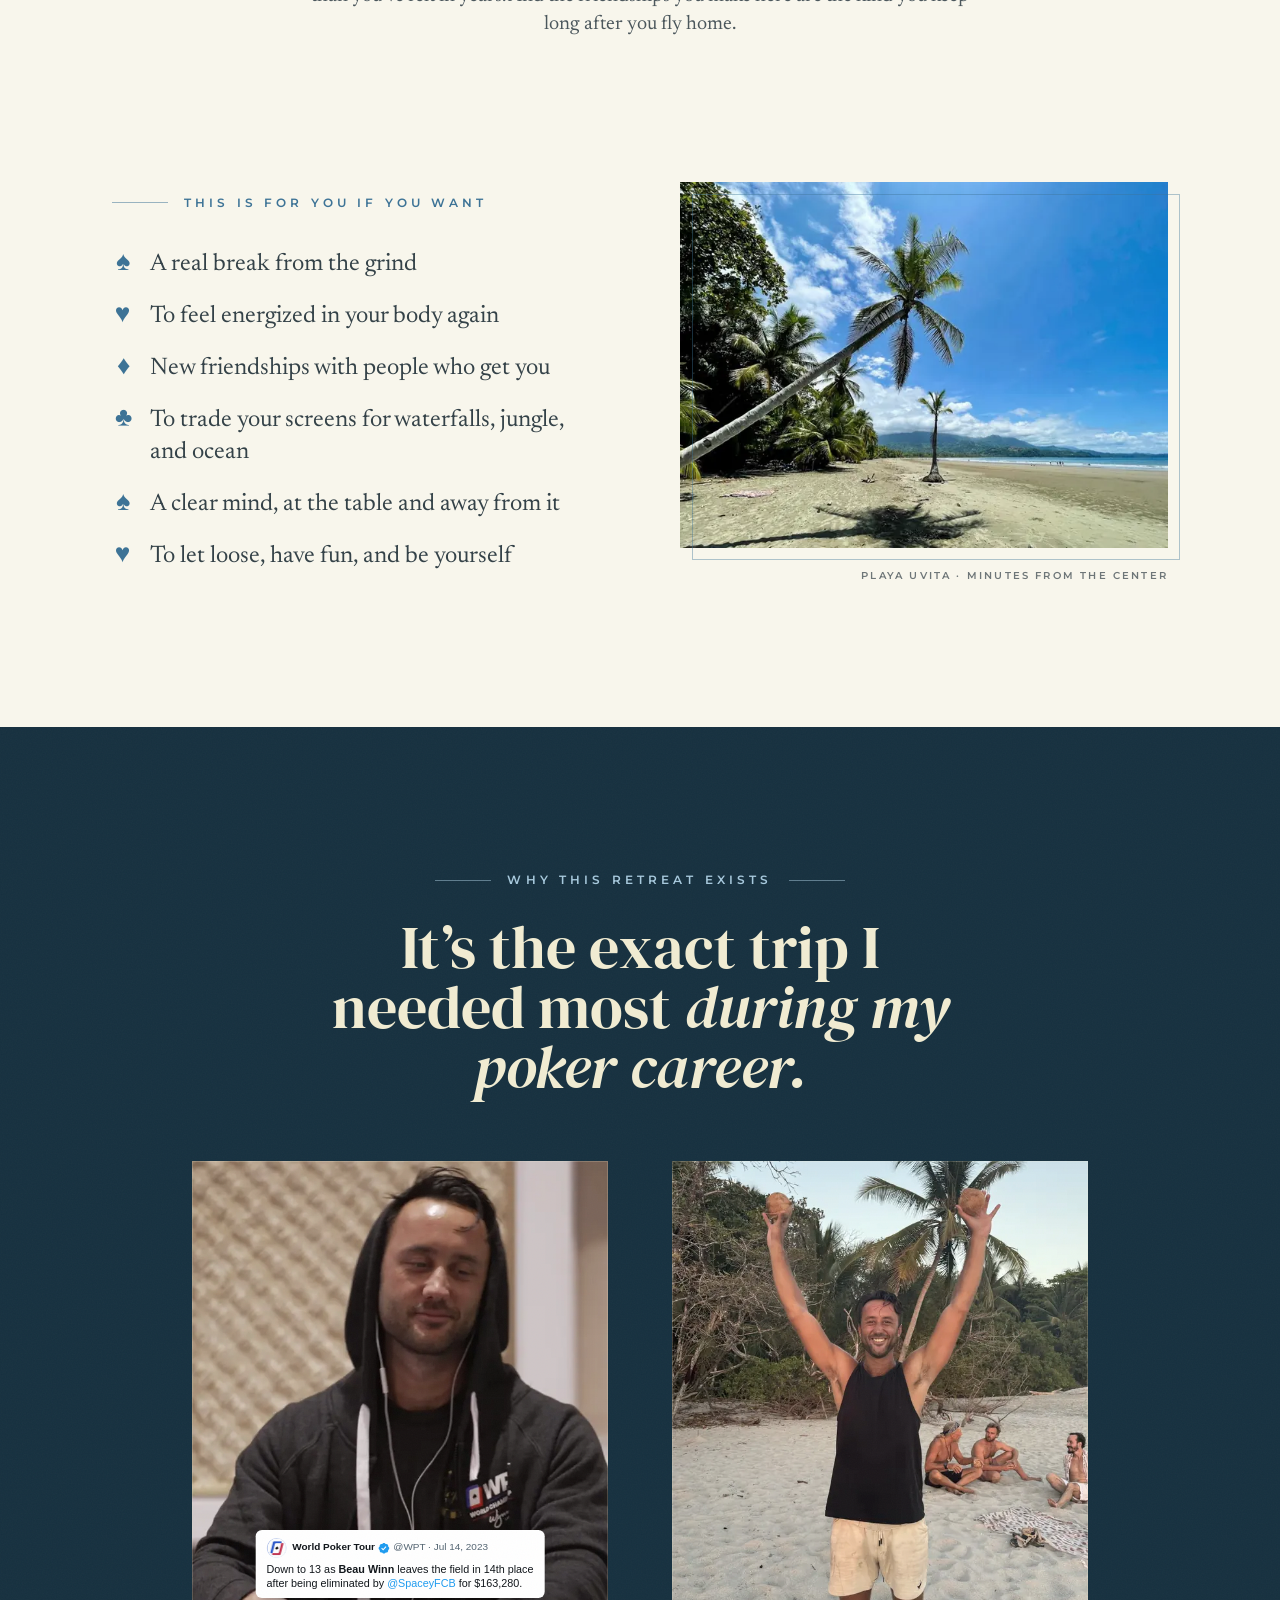
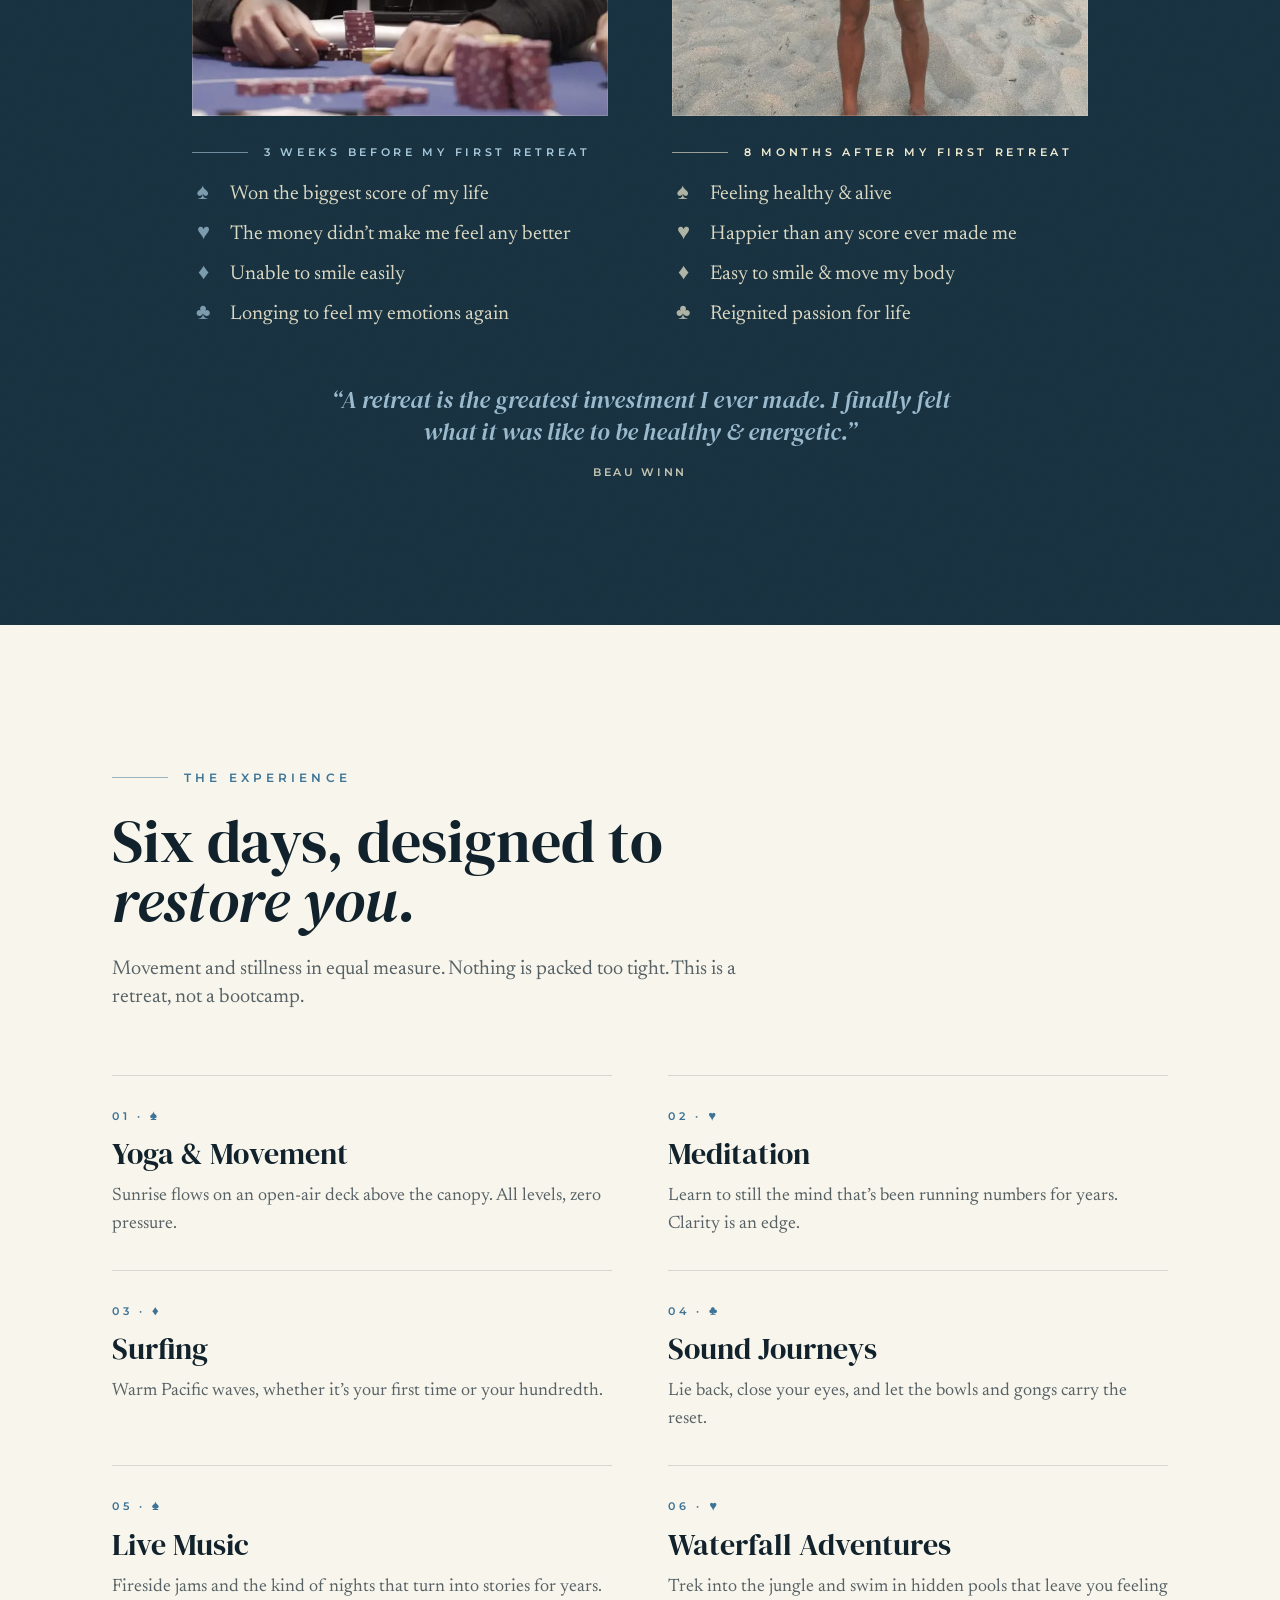
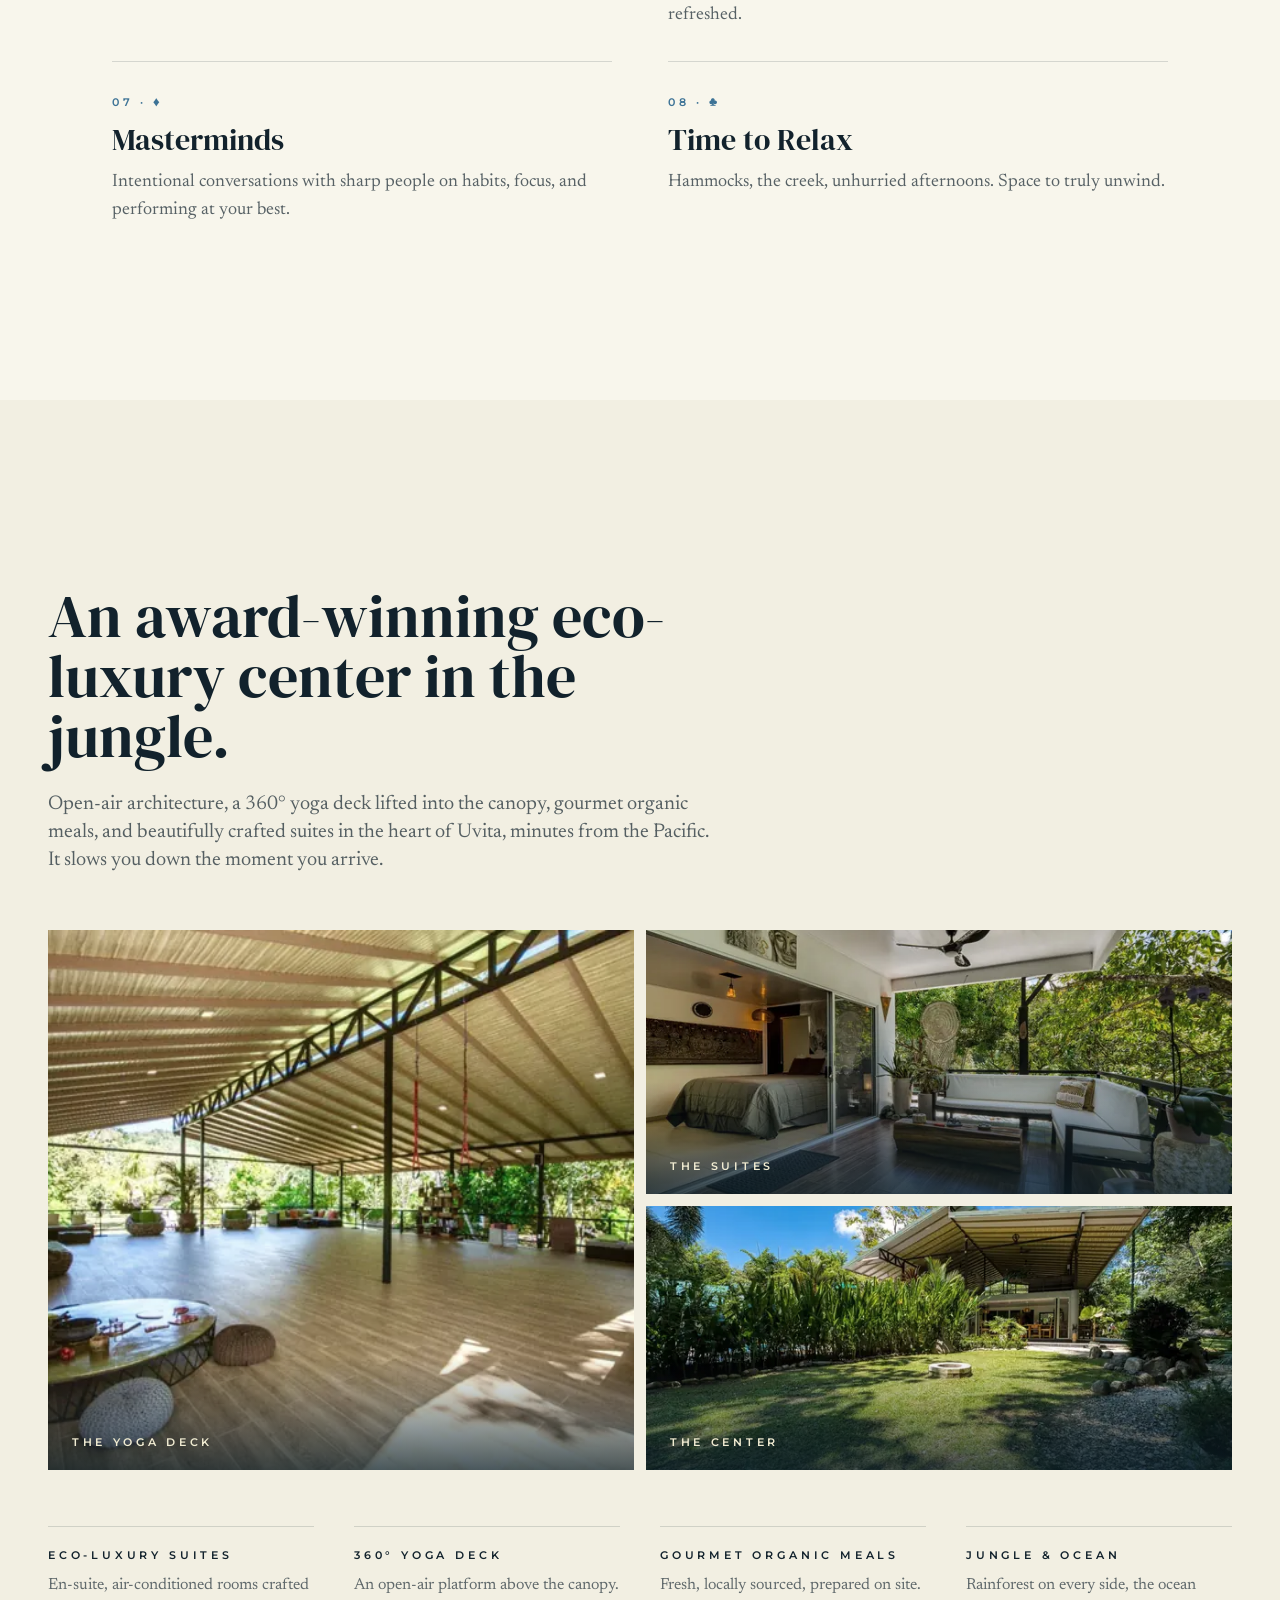
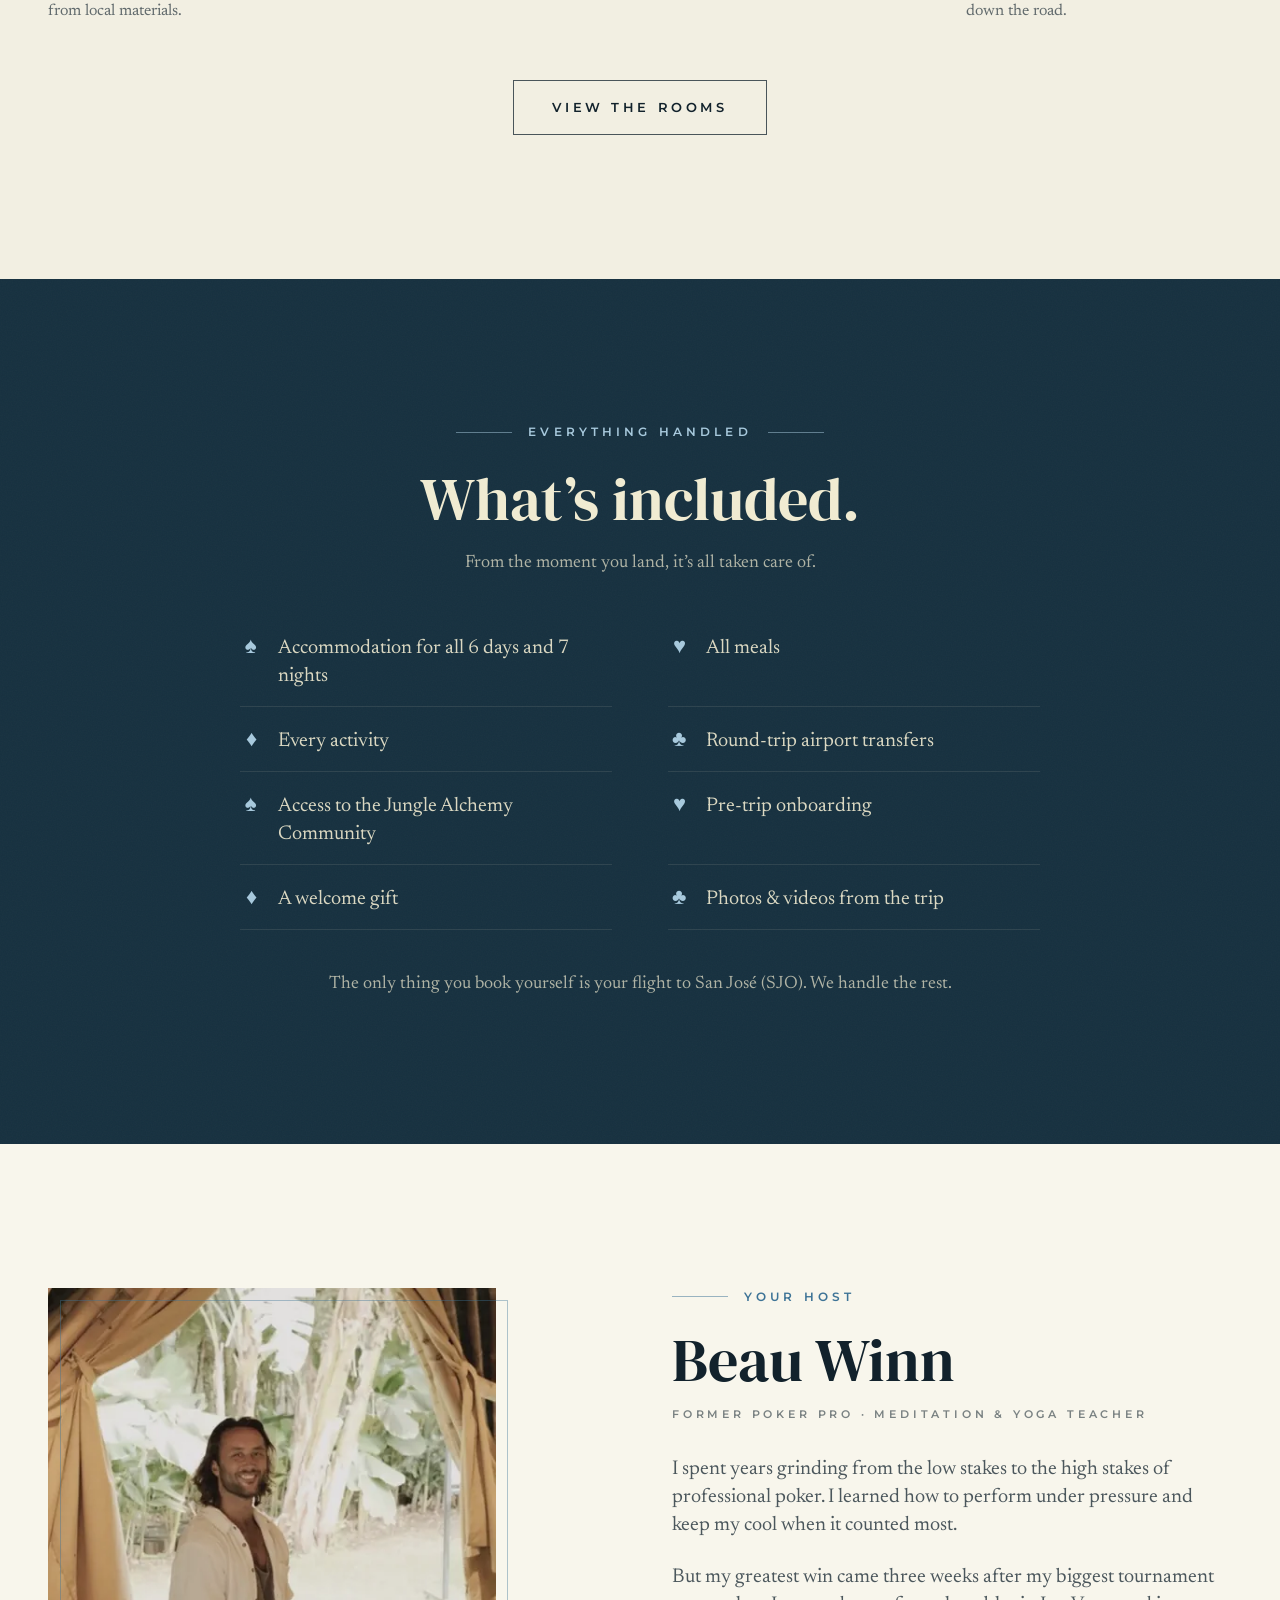
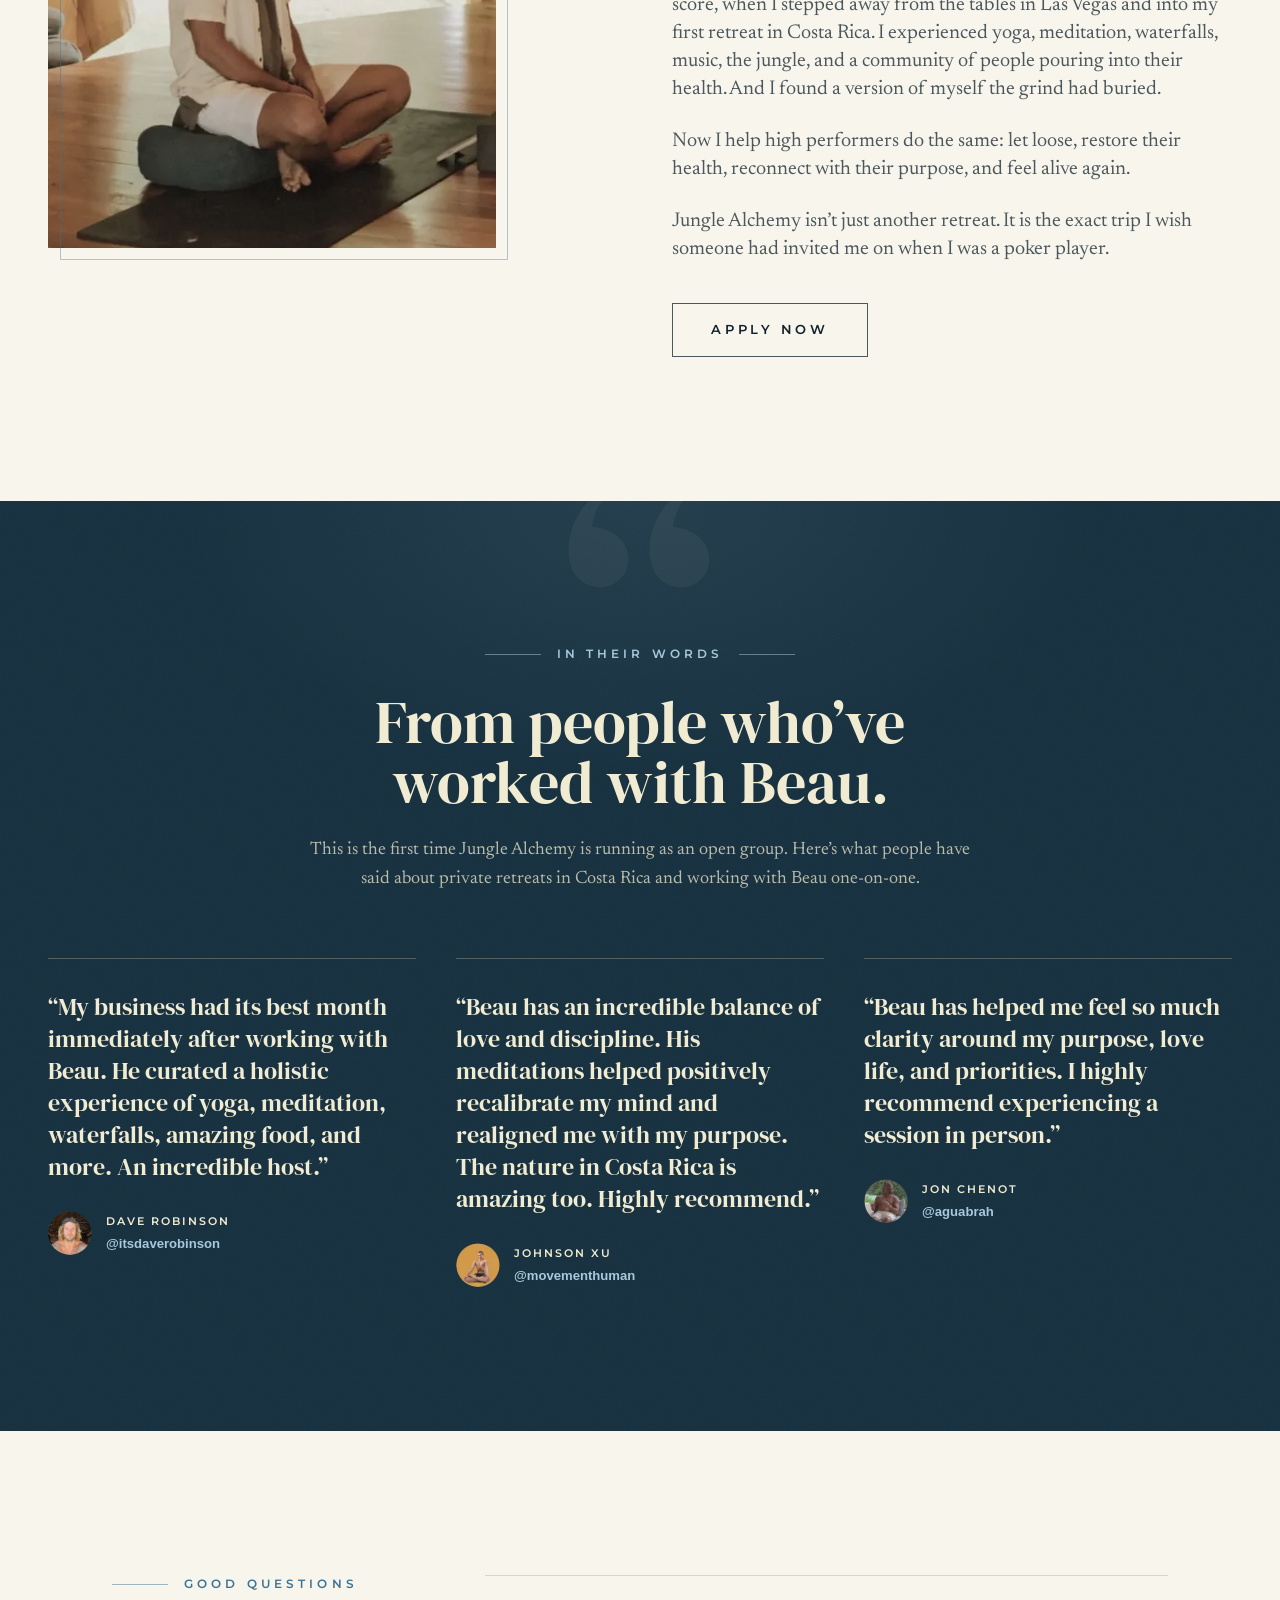
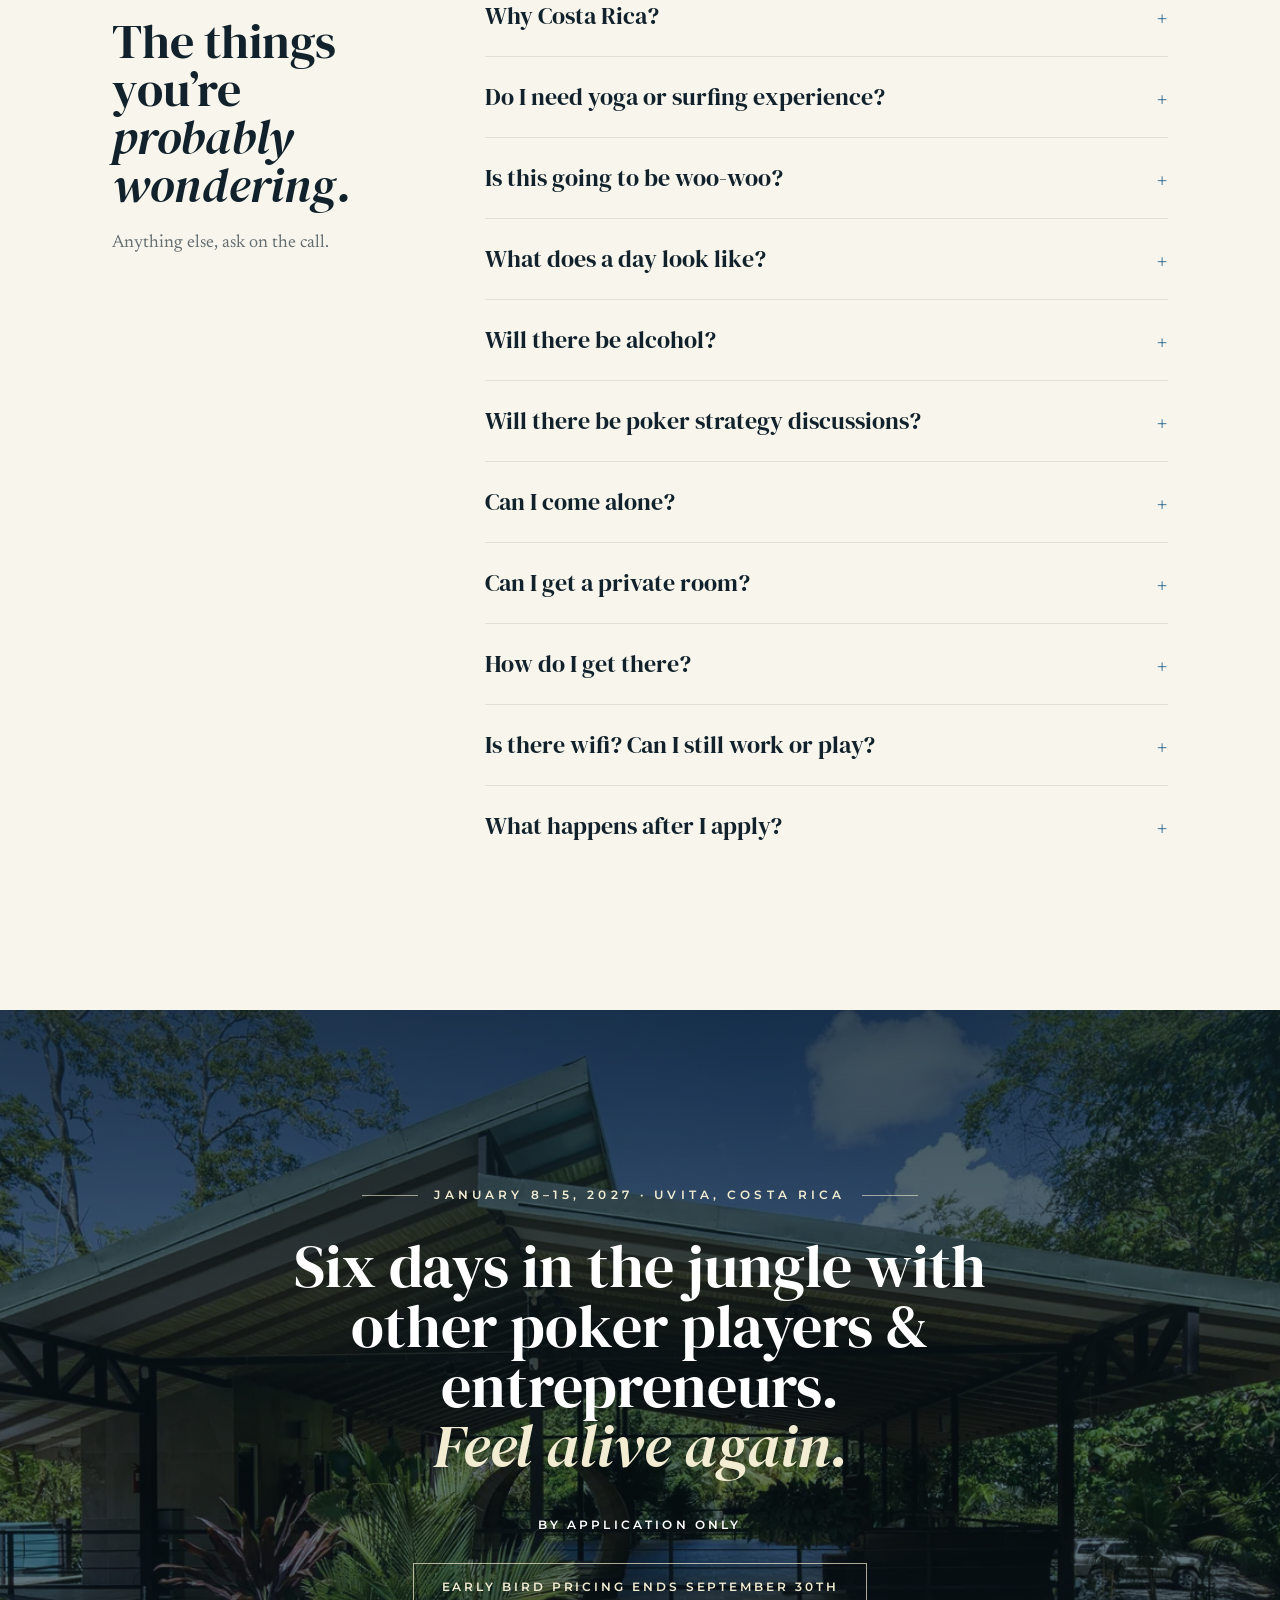
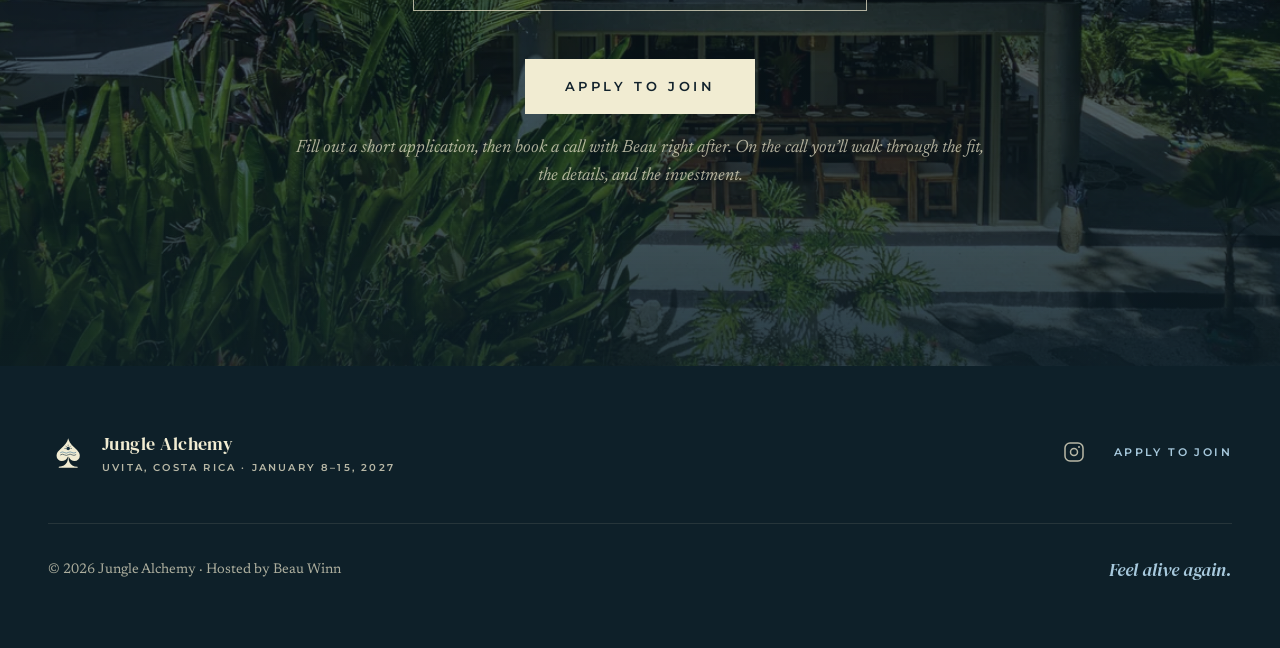
==== commit 4e4ee1b9: "Jungle Spade identity: glyph mark, favicons, self-hosted suit font - New logo: the Liberation Serif " ====
--- a/index.html
+++ b/index.html
@@ -39,21 +39,26 @@
                + Montserrat (letterspaced uppercase labels)
        ============================================================ -->
 
-  <style id="tw">*,:after,:before{--tw-border-spacing-x:0;--tw-border-spacing-y:0;--tw-translate-x:0;--tw-translate-y:0;--tw-rotate:0;--tw-skew-x:0;--tw-skew-y:0;--tw-scale-x:1;--tw-scale-y:1;--tw-pan-x: ;--tw-pan-y: ;--tw-pinch-zoom: ;--tw-scroll-snap-strictness:proximity;--tw-gradient-from-position: ;--tw-gradient-via-position: ;--tw-gradient-to-position: ;--tw-ordinal: ;--tw-slashed-zero: ;--tw-numeric-figure: ;--tw-numeric-spacing: ;--tw-numeric-fraction: ;--tw-ring-inset: ;--tw-ring-offset-width:0px;--tw-ring-offset-color:#fff;--tw-ring-color:rgba(59,130,246,.5);--tw-ring-offset-shadow:0 0 #0000;--tw-ring-shadow:0 0 #0000;--tw-shadow:0 0 #0000;--tw-shadow-colored:0 0 #0000;--tw-blur: ;--tw-brightness: ;--tw-contrast: ;--tw-grayscale: ;--tw-hue-rotate: ;--tw-invert: ;--tw-saturate: ;--tw-sepia: ;--tw-drop-shadow: ;--tw-backdrop-blur: ;--tw-backdrop-brightness: ;--tw-backdrop-contrast: ;--tw-backdrop-grayscale: ;--tw-backdrop-hue-rotate: ;--tw-backdrop-invert: ;--tw-backdrop-opacity: ;--tw-backdrop-saturate: ;--tw-backdrop-sepia: ;--tw-contain-size: ;--tw-contain-layout: ;--tw-contain-paint: ;--tw-contain-style: }::backdrop{--tw-border-spacing-x:0;--tw-border-spacing-y:0;--tw-translate-x:0;--tw-translate-y:0;--tw-rotate:0;--tw-skew-x:0;--tw-skew-y:0;--tw-scale-x:1;--tw-scale-y:1;--tw-pan-x: ;--tw-pan-y: ;--tw-pinch-zoom: ;--tw-scroll-snap-strictness:proximity;--tw-gradient-from-position: ;--tw-gradient-via-position: ;--tw-gradient-to-position: ;--tw-ordinal: ;--tw-slashed-zero: ;--tw-numeric-figure: ;--tw-numeric-spacing: ;--tw-numeric-fraction: ;--tw-ring-inset: ;--tw-ring-offset-width:0px;--tw-ring-offset-color:#fff;--tw-ring-color:rgba(59,130,246,.5);--tw-ring-offset-shadow:0 0 #0000;--tw-ring-shadow:0 0 #0000;--tw-shadow:0 0 #0000;--tw-shadow-colored:0 0 #0000;--tw-blur: ;--tw-brightness: ;--tw-contrast: ;--tw-grayscale: ;--tw-hue-rotate: ;--tw-invert: ;--tw-saturate: ;--tw-sepia: ;--tw-drop-shadow: ;--tw-backdrop-blur: ;--tw-backdrop-brightness: ;--tw-backdrop-contrast: ;--tw-backdrop-grayscale: ;--tw-backdrop-hue-rotate: ;--tw-backdrop-invert: ;--tw-backdrop-opacity: ;--tw-backdrop-saturate: ;--tw-backdrop-sepia: ;--tw-contain-size: ;--tw-contain-layout: ;--tw-contain-paint: ;--tw-contain-style: }/*! tailwindcss v3.4.19 | MIT License | https://tailwindcss.com*/*,:after,:before{box-sizing:border-box;border:0 solid #e5e7eb}:after,:before{--tw-content:""}:host,html{line-height:1.5;-webkit-text-size-adjust:100%;-moz-tab-size:4;-o-tab-size:4;tab-size:4;font-family:ui-sans-serif,system-ui,sans-serif,Apple Color Emoji,Segoe UI Emoji,Segoe UI Symbol,Noto Color Emoji;font-feature-settings:normal;font-variation-settings:normal;-webkit-tap-highlight-color:transparent}body{margin:0;line-height:inherit}hr{height:0;color:inherit;border-top-width:1px}abbr:where([title]){-webkit-text-decoration:underline dotted;text-decoration:underline dotted}h1,h2,h3,h4,h5,h6{font-size:inherit;font-weight:inherit}a{color:inherit;text-decoration:inherit}b,strong{font-weight:bolder}code,kbd,pre,samp{font-family:ui-monospace,SFMono-Regular,Menlo,Monaco,Consolas,Liberation Mono,Courier New,monospace;font-feature-settings:normal;font-variation-settings:normal;font-size:1em}small{font-size:80%}sub,sup{font-size:75%;line-height:0;position:relative;vertical-align:baseline}sub{bottom:-.25em}sup{top:-.5em}table{text-indent:0;border-color:inherit;border-collapse:collapse}button,input,optgroup,select,textarea{font-family:inherit;font-feature-settings:inherit;font-variation-settings:inherit;font-size:100%;font-weight:inherit;line-height:inherit;letter-spacing:inherit;color:inherit;margin:0;padding:0}button,select{text-transform:none}button,input:where([type=button]),input:where([type=reset]),input:where([type=submit]){-webkit-appearance:button;background-color:transparent;background-image:none}:-moz-focusring{outline:auto}:-moz-ui-invalid{box-shadow:none}progress{vertical-align:baseline}::-webkit-inner-spin-button,::-webkit-outer-spin-button{height:auto}[type=search]{-webkit-appearance:textfield;outline-offset:-2px}::-webkit-search-decoration{-webkit-appearance:none}::-webkit-file-upload-button{-webkit-appearance:button;font:inherit}summary{display:list-item}blockquote,dd,dl,figure,h1,h2,h3,h4,h5,h6,hr,p,pre{margin:0}fieldset{margin:0}fieldset,legend{padding:0}menu,ol,ul{list-style:none;margin:0;padding:0}dialog{padding:0}textarea{resize:vertical}input::-moz-placeholder,textarea::-moz-placeholder{opacity:1;color:#9ca3af}input::placeholder,textarea::placeholder{opacity:1;color:#9ca3af}[role=button],button{cursor:pointer}:disabled{cursor:default}audio,canvas,embed,iframe,img,object,svg,video{display:block;vertical-align:middle}img,video{max-width:100%;height:auto}[hidden]:where(:not([hidden=until-found])){display:none}.container{width:100%}@media (min-width:640px){.container{max-width:640px}}@media (min-width:768px){.container{max-width:768px}}@media (min-width:1024px){.container{max-width:1024px}}@media (min-width:1280px){.container{max-width:1280px}}@media (min-width:1536px){.container{max-width:1536px}}.pointer-events-none{pointer-events:none}.visible{visibility:visible}.fixed{position:fixed}.absolute{position:absolute}.relative{position:relative}.inset-0{inset:0}.inset-x-0{left:0;right:0}.-top-16{top:-4rem}.bottom-0{bottom:0}.bottom-5{bottom:1.25rem}.left-1{left:.25rem}.left-1\/2{left:50%}.left-6{left:1.5rem}.top-0{top:0}.z-10{z-index:10}.z-50{z-index:50}.order-1{order:1}.order-2{order:2}.mx-4{margin-left:1rem;margin-right:1rem}.mx-auto{margin-left:auto;margin-right:auto}.-mr-2{margin-right:-.5rem}.mt-0{margin-top:0}.mt-0\.5{margin-top:.125rem}.mt-1{margin-top:.25rem}.mt-10{margin-top:2.5rem}.mt-12{margin-top:3rem}.mt-14{margin-top:3.5rem}.mt-16{margin-top:4rem}.mt-2{margin-top:.5rem}.mt-3{margin-top:.75rem}.mt-4{margin-top:1rem}.mt-5{margin-top:1.25rem}.mt-6{margin-top:1.5rem}.mt-7{margin-top:1.75rem}.mt-8{margin-top:2rem}.mt-9{margin-top:2.25rem}.block{display:block}.inline-block{display:inline-block}.flex{display:flex}.table{display:table}.grid{display:grid}.hidden{display:none}.aspect-\[3\/4\]{aspect-ratio:3/4}.aspect-\[4\/3\]{aspect-ratio:4/3}.aspect-\[4\/5\]{aspect-ratio:4/5}.h-10{height:2.5rem}.h-11{height:2.75rem}.h-28{height:7rem}.h-4{height:1rem}.h-48{height:12rem}.h-6{height:1.5rem}.h-64{height:16rem}.h-7{height:1.75rem}.h-9{height:2.25rem}.h-full{height:100%}.min-h-\[100svh\]{min-height:100svh}.min-h-\[76svh\]{min-height:76svh}.w-10{width:2.5rem}.w-11{width:2.75rem}.w-4{width:1rem}.w-6{width:1.5rem}.w-7{width:1.75rem}.w-9{width:2.25rem}.w-full{width:100%}.w-max{width:-moz-max-content;width:max-content}.max-w-2xl{max-width:42rem}.max-w-3xl{max-width:48rem}.max-w-4xl{max-width:56rem}.max-w-6xl{max-width:72rem}.max-w-7xl{max-width:80rem}.max-w-md{max-width:28rem}.max-w-xl{max-width:36rem}.flex-1{flex:1 1 0%}.-translate-x-1{--tw-translate-x:-0.25rem}.-translate-x-1,.-translate-x-1\/2{transform:translate(var(--tw-translate-x),var(--tw-translate-y)) rotate(var(--tw-rotate)) skewX(var(--tw-skew-x)) skewY(var(--tw-skew-y)) scaleX(var(--tw-scale-x)) scaleY(var(--tw-scale-y))}.-translate-x-1\/2{--tw-translate-x:-50%}.translate-x-3{--tw-translate-x:0.75rem}.translate-x-3,.translate-y-3{transform:translate(var(--tw-translate-x),var(--tw-translate-y)) rotate(var(--tw-rotate)) skewX(var(--tw-skew-x)) skewY(var(--tw-skew-y)) scaleX(var(--tw-scale-x)) scaleY(var(--tw-scale-y))}.translate-y-3{--tw-translate-y:0.75rem}.transform{transform:translate(var(--tw-translate-x),var(--tw-translate-y)) rotate(var(--tw-rotate)) skewX(var(--tw-skew-x)) skewY(var(--tw-skew-y)) scaleX(var(--tw-scale-x)) scaleY(var(--tw-scale-y))}.cursor-pointer{cursor:pointer}.select-none{-webkit-user-select:none;-moz-user-select:none;user-select:none}.list-none{list-style-type:none}.grid-cols-2{grid-template-columns:repeat(2,minmax(0,1fr))}.flex-col{flex-direction:column}.place-items-center{place-items:center}.items-start{align-items:flex-start}.items-center{align-items:center}.items-baseline{align-items:baseline}.justify-center{justify-content:center}.justify-between{justify-content:space-between}.gap-10{gap:2.5rem}.gap-12{gap:3rem}.gap-3{gap:.75rem}.gap-3\.5{gap:.875rem}.gap-4{gap:1rem}.gap-5{gap:1.25rem}.gap-6{gap:1.5rem}.gap-7{gap:1.75rem}.gap-8{gap:2rem}.gap-9{gap:2.25rem}.gap-x-10{-moz-column-gap:2.5rem;column-gap:2.5rem}.gap-x-14{-moz-column-gap:3.5rem;column-gap:3.5rem}.gap-x-8{-moz-column-gap:2rem;column-gap:2rem}.gap-y-3{row-gap:.75rem}.gap-y-4{row-gap:1rem}.gap-y-6{row-gap:1.5rem}.space-y-1>:not([hidden])~:not([hidden]){--tw-space-y-reverse:0;margin-top:calc(.25rem*(1 - var(--tw-space-y-reverse)));margin-bottom:calc(.25rem*var(--tw-space-y-reverse))}.space-y-1\.5>:not([hidden])~:not([hidden]){--tw-space-y-reverse:0;margin-top:calc(.375rem*(1 - var(--tw-space-y-reverse)));margin-bottom:calc(.375rem*var(--tw-space-y-reverse))}.space-y-3>:not([hidden])~:not([hidden]){--tw-space-y-reverse:0;margin-top:calc(.75rem*(1 - var(--tw-space-y-reverse)));margin-bottom:calc(.75rem*var(--tw-space-y-reverse))}.space-y-5>:not([hidden])~:not([hidden]){--tw-space-y-reverse:0;margin-top:calc(1.25rem*(1 - var(--tw-space-y-reverse)));margin-bottom:calc(1.25rem*var(--tw-space-y-reverse))}.space-y-6>:not([hidden])~:not([hidden]){--tw-space-y-reverse:0;margin-top:calc(1.5rem*(1 - var(--tw-space-y-reverse)));margin-bottom:calc(1.5rem*var(--tw-space-y-reverse))}.overflow-hidden{overflow:hidden}.rounded-full{border-radius:9999px}.border{border-width:1px}.border-b{border-bottom-width:1px}.border-t{border-top-width:1px}.border-azure{--tw-border-opacity:1;border-color:rgb(61 115 150/var(--tw-border-opacity,1))}.border-azure\/40{border-color:rgba(61,115,150,.4)}.border-cream{--tw-border-opacity:1;border-color:rgb(241 236 210/var(--tw-border-opacity,1))}.border-cream\/10{border-color:hsla(50,53%,88%,.1)}.border-cream\/20{border-color:hsla(50,53%,88%,.2)}.border-cream\/25{border-color:hsla(50,53%,88%,.25)}.border-cream\/40{border-color:hsla(50,53%,88%,.4)}.border-cream\/70{border-color:hsla(50,53%,88%,.7)}.border-current{border-color:currentColor}.border-ink{--tw-border-opacity:1;border-color:rgb(18 34 44/var(--tw-border-opacity,1))}.border-ink\/10{border-color:rgba(18,34,44,.1)}.border-ink\/15{border-color:rgba(18,34,44,.15)}.bg-\[\#2A5A74\]{--tw-bg-opacity:1;background-color:rgb(42 90 116/var(--tw-bg-opacity,1))}.bg-azure{--tw-bg-opacity:1;background-color:rgb(61 115 150/var(--tw-bg-opacity,1))}.bg-azure\/50{background-color:rgba(61,115,150,.5)}.bg-cream{--tw-bg-opacity:1;background-color:rgb(241 236 210/var(--tw-bg-opacity,1))}.bg-cream\/60{background-color:hsla(50,53%,88%,.6)}.bg-deep{--tw-bg-opacity:1;background-color:rgb(22 48 63/var(--tw-bg-opacity,1))}.bg-deep2{--tw-bg-opacity:1;background-color:rgb(14 32 41/var(--tw-bg-opacity,1))}.bg-ivory{--tw-bg-opacity:1;background-color:rgb(248 246 236/var(--tw-bg-opacity,1))}.bg-sand{--tw-bg-opacity:1;background-color:rgb(233 228 210/var(--tw-bg-opacity,1))}.bg-sand\/40{background-color:hsla(47,34%,87%,.4)}.bg-sky{--tw-bg-opacity:1;background-color:rgb(167 201 221/var(--tw-bg-opacity,1))}.bg-sky\/50{background-color:rgba(167,201,221,.5)}.bg-sky\/60{background-color:rgba(167,201,221,.6)}.bg-gradient-to-b{background-image:linear-gradient(to bottom,var(--tw-gradient-stops))}.bg-gradient-to-t{background-image:linear-gradient(to top,var(--tw-gradient-stops))}.from-deep2{--tw-gradient-from:#0e2029 var(--tw-gradient-from-position);--tw-gradient-to:rgba(14,32,41,0) var(--tw-gradient-to-position);--tw-gradient-stops:var(--tw-gradient-from),var(--tw-gradient-to)}.from-deep2\/65{--tw-gradient-from:rgba(14,32,41,.65) var(--tw-gradient-from-position);--tw-gradient-to:rgba(14,32,41,0) var(--tw-gradient-to-position);--tw-gradient-stops:var(--tw-gradient-from),var(--tw-gradient-to)}.from-deep2\/70{--tw-gradient-from:rgba(14,32,41,.7) var(--tw-gradient-from-position);--tw-gradient-to:rgba(14,32,41,0) var(--tw-gradient-to-position);--tw-gradient-stops:var(--tw-gradient-from),var(--tw-gradient-to)}.from-deep2\/75{--tw-gradient-from:rgba(14,32,41,.75) var(--tw-gradient-from-position);--tw-gradient-to:rgba(14,32,41,0) var(--tw-gradient-to-position);--tw-gradient-stops:var(--tw-gradient-from),var(--tw-gradient-to)}.via-deep2{--tw-gradient-to:rgba(14,32,41,0) var(--tw-gradient-to-position);--tw-gradient-stops:var(--tw-gradient-from),#0e2029 var(--tw-gradient-via-position),var(--tw-gradient-to)}.via-deep2\/15{--tw-gradient-to:rgba(14,32,41,0) var(--tw-gradient-to-position);--tw-gradient-stops:var(--tw-gradient-from),rgba(14,32,41,.15) var(--tw-gradient-via-position),var(--tw-gradient-to)}.via-deep2\/25{--tw-gradient-to:rgba(14,32,41,0) var(--tw-gradient-to-position);--tw-gradient-stops:var(--tw-gradient-from),rgba(14,32,41,.25) var(--tw-gradient-via-position),var(--tw-gradient-to)}.via-deep2\/35{--tw-gradient-to:rgba(14,32,41,0) var(--tw-gradient-to-position);--tw-gradient-stops:var(--tw-gradient-from),rgba(14,32,41,.35) var(--tw-gradient-via-position),var(--tw-gradient-to)}.to-deep2{--tw-gradient-to:#0e2029 var(--tw-gradient-to-position)}.to-deep2\/75{--tw-gradient-to:rgba(14,32,41,.75) var(--tw-gradient-to-position)}.to-deep2\/80{--tw-gradient-to:rgba(14,32,41,.8) var(--tw-gradient-to-position)}.to-transparent{--tw-gradient-to:transparent var(--tw-gradient-to-position)}.object-cover{-o-object-fit:cover;object-fit:cover}.p-2{padding:.5rem}.\!px-6{padding-left:1.5rem!important;padding-right:1.5rem!important}.\!px-8{padding-left:2rem!important;padding-right:2rem!important}.\!py-3{padding-top:.75rem!important;padding-bottom:.75rem!important}.\!py-3\.5{padding-top:.875rem!important;padding-bottom:.875rem!important}.px-5{padding-left:1.25rem;padding-right:1.25rem}.px-7{padding-left:1.75rem;padding-right:1.75rem}.py-12{padding-top:3rem;padding-bottom:3rem}.py-16{padding-top:4rem;padding-bottom:4rem}.py-2{padding-top:.5rem;padding-bottom:.5rem}.py-2\.5{padding-top:.625rem;padding-bottom:.625rem}.py-20{padding-top:5rem;padding-bottom:5rem}.py-24{padding-top:6rem;padding-bottom:6rem}.py-3{padding-top:.75rem;padding-bottom:.75rem}.py-3\.5{padding-top:.875rem;padding-bottom:.875rem}.py-5{padding-top:1.25rem;padding-bottom:1.25rem}.py-6{padding-top:1.5rem;padding-bottom:1.5rem}.py-7{padding-top:1.75rem;padding-bottom:1.75rem}.pb-14{padding-bottom:3.5rem}.pb-16{padding-bottom:4rem}.pb-20{padding-bottom:5rem}.pb-4{padding-bottom:1rem}.pb-6{padding-bottom:1.5rem}.pl-\[\.5em\]{padding-left:.5em}.pr-2{padding-right:.5rem}.pt-20{padding-top:5rem}.pt-24{padding-top:6rem}.pt-28{padding-top:7rem}.pt-5{padding-top:1.25rem}.pt-8{padding-top:2rem}.text-left{text-align:left}.text-center{text-align:center}.text-right{text-align:right}.font-display{font-family:"DM Serif Display",serif}.font-serif{font-family:Newsreader,serif}.\!text-\[\.62rem\]{font-size:.62rem!important}.\!text-\[\.68rem\]{font-size:.68rem!important}.\!text-\[\.72rem\]{font-size:.72rem!important}.\!text-\[\.7rem\]{font-size:.7rem!important}.text-2xl{font-size:1.5rem;line-height:2rem}.text-3xl{font-size:1.875rem;line-height:2.25rem}.text-4xl{font-size:2.25rem;line-height:2.5rem}.text-5xl{font-size:3rem;line-height:1}.text-6xl{font-size:3.75rem;line-height:1}.text-7xl{font-size:4.5rem;line-height:1}.text-\[24rem\]{font-size:24rem}.text-base{font-size:1rem;line-height:1.5rem}.text-lg{font-size:1.125rem;line-height:1.75rem}.text-sm{font-size:.875rem;line-height:1.25rem}.text-xl{font-size:1.25rem;line-height:1.75rem}.uppercase{text-transform:uppercase}.italic{font-style:italic}.leading-\[1\.02\]{line-height:1.02}.leading-\[1\.05\]{line-height:1.05}.leading-\[1\.08\]{line-height:1.08}.leading-\[1\.12\]{line-height:1.12}.leading-\[1\.1\]{line-height:1.1}.leading-loose{line-height:2}.leading-none{line-height:1}.leading-relaxed{line-height:1.625}.leading-snug{line-height:1.375}.\!tracking-\[\.16em\]{letter-spacing:.16em!important}.\!tracking-\[\.18em\]{letter-spacing:.18em!important}.\!tracking-\[\.22em\]{letter-spacing:.22em!important}.\!tracking-\[\.24em\]{letter-spacing:.24em!important}.\!tracking-\[\.26em\]{letter-spacing:.26em!important}.\!tracking-\[\.2em\]{letter-spacing:.2em!important}.tracking-\[\.5em\]{letter-spacing:.5em}.tracking-wide{letter-spacing:.025em}.text-azure{--tw-text-opacity:1;color:rgb(61 115 150/var(--tw-text-opacity,1))}.text-cream{--tw-text-opacity:1;color:rgb(241 236 210/var(--tw-text-opacity,1))}.text-cream\/30{color:hsla(50,53%,88%,.3)}.text-cream\/70{color:hsla(50,53%,88%,.7)}.text-cream\/75{color:hsla(50,53%,88%,.75)}.text-cream\/80{color:hsla(50,53%,88%,.8)}.text-cream\/85{color:hsla(50,53%,88%,.85)}.text-cream\/90{color:hsla(50,53%,88%,.9)}.text-cream\/\[0\.05\]{color:hsla(50,53%,88%,.05)}.text-ink{--tw-text-opacity:1;color:rgb(18 34 44/var(--tw-text-opacity,1))}.text-ink\/50{color:rgba(18,34,44,.5)}.text-ink\/55{color:rgba(18,34,44,.55)}.text-ink\/60{color:rgba(18,34,44,.6)}.text-ink\/65{color:rgba(18,34,44,.65)}.text-ink\/70{color:rgba(18,34,44,.7)}.text-ink\/75{color:rgba(18,34,44,.75)}.text-ink\/80{color:rgba(18,34,44,.8)}.text-ink\/85{color:rgba(18,34,44,.85)}.text-sky{--tw-text-opacity:1;color:rgb(167 201 221/var(--tw-text-opacity,1))}.text-sky\/70{color:rgba(167,201,221,.7)}.text-sky\/90{color:rgba(167,201,221,.9)}.text-white{--tw-text-opacity:1;color:rgb(255 255 255/var(--tw-text-opacity,1))}.underline{text-decoration-line:underline}.decoration-azure{text-decoration-color:#3d7396}.decoration-azure\/40{text-decoration-color:rgba(61,115,150,.4)}.underline-offset-4{text-underline-offset:4px}.antialiased{-webkit-font-smoothing:antialiased;-moz-osx-font-smoothing:grayscale}.opacity-45{opacity:.45}.opacity-50{opacity:.5}.mix-blend-multiply{mix-blend-mode:multiply}.shadow-\[0_24px_48px_-24px_rgba\(14\2c 32\2c 41\2c \.4\)\]{--tw-shadow:0 24px 48px -24px rgba(14,32,41,.4);--tw-shadow-colored:0 24px 48px -24px var(--tw-shadow-color);box-shadow:var(--tw-ring-offset-shadow,0 0 #0000),var(--tw-ring-shadow,0 0 #0000),var(--tw-shadow)}.blur{--tw-blur:blur(8px)}.blur,.drop-shadow-\[0_2px_28px_rgba\(14\2c 32\2c 41\2c \.45\)\]{filter:var(--tw-blur) var(--tw-brightness) var(--tw-contrast) var(--tw-grayscale) var(--tw-hue-rotate) var(--tw-invert) var(--tw-saturate) var(--tw-sepia) var(--tw-drop-shadow)}.drop-shadow-\[0_2px_28px_rgba\(14\2c 32\2c 41\2c \.45\)\]{--tw-drop-shadow:drop-shadow(0 2px 28px rgba(14,32,41,.45))}.filter{filter:var(--tw-blur) var(--tw-brightness) var(--tw-contrast) var(--tw-grayscale) var(--tw-hue-rotate) var(--tw-invert) var(--tw-saturate) var(--tw-sepia) var(--tw-drop-shadow)}.backdrop-filter{-webkit-backdrop-filter:var(--tw-backdrop-blur) var(--tw-backdrop-brightness) var(--tw-backdrop-contrast) var(--tw-backdrop-grayscale) var(--tw-backdrop-hue-rotate) var(--tw-backdrop-invert) var(--tw-backdrop-opacity) var(--tw-backdrop-saturate) var(--tw-backdrop-sepia);backdrop-filter:var(--tw-backdrop-blur) var(--tw-backdrop-brightness) var(--tw-backdrop-contrast) var(--tw-backdrop-grayscale) var(--tw-backdrop-hue-rotate) var(--tw-backdrop-invert) var(--tw-backdrop-opacity) var(--tw-backdrop-saturate) var(--tw-backdrop-sepia)}.transition{transition-property:color,background-color,border-color,text-decoration-color,fill,stroke,opacity,box-shadow,transform,filter,-webkit-backdrop-filter;transition-property:color,background-color,border-color,text-decoration-color,fill,stroke,opacity,box-shadow,transform,filter,backdrop-filter;transition-property:color,background-color,border-color,text-decoration-color,fill,stroke,opacity,box-shadow,transform,filter,backdrop-filter,-webkit-backdrop-filter;transition-timing-function:cubic-bezier(.4,0,.2,1);transition-duration:.15s}.transition-all{transition-property:all;transition-timing-function:cubic-bezier(.4,0,.2,1);transition-duration:.15s}.transition-colors{transition-property:color,background-color,border-color,text-decoration-color,fill,stroke;transition-timing-function:cubic-bezier(.4,0,.2,1);transition-duration:.15s}.transition-opacity{transition-property:opacity;transition-timing-function:cubic-bezier(.4,0,.2,1);transition-duration:.15s}.transition-transform{transition-property:transform;transition-timing-function:cubic-bezier(.4,0,.2,1);transition-duration:.15s}.duration-300{transition-duration:.3s}.duration-\[1\.4s\]{transition-duration:1.4s}.ease-out{transition-timing-function:cubic-bezier(0,0,.2,1)}.selection\:bg-sky\/50 ::-moz-selection{background-color:rgba(167,201,221,.5)}.selection\:bg-sky\/50 ::selection{background-color:rgba(167,201,221,.5)}.selection\:text-ink ::-moz-selection{--tw-text-opacity:1;color:rgb(18 34 44/var(--tw-text-opacity,1))}.selection\:text-ink ::selection{--tw-text-opacity:1;color:rgb(18 34 44/var(--tw-text-opacity,1))}.selection\:bg-sky\/50::-moz-selection{background-color:rgba(167,201,221,.5)}.selection\:bg-sky\/50::selection{background-color:rgba(167,201,221,.5)}.selection\:text-ink::-moz-selection{--tw-text-opacity:1;color:rgb(18 34 44/var(--tw-text-opacity,1))}.selection\:text-ink::selection{--tw-text-opacity:1;color:rgb(18 34 44/var(--tw-text-opacity,1))}.hover\:text-cream:hover{--tw-text-opacity:1;color:rgb(241 236 210/var(--tw-text-opacity,1))}.hover\:decoration-azure:hover{text-decoration-color:#3d7396}.group:hover .group-hover\:scale-\[1\.04\]{--tw-scale-x:1.04;--tw-scale-y:1.04;transform:translate(var(--tw-translate-x),var(--tw-translate-y)) rotate(var(--tw-rotate)) skewX(var(--tw-skew-x)) skewY(var(--tw-skew-y)) scaleX(var(--tw-scale-x)) scaleY(var(--tw-scale-y))}@media (min-width:640px){.sm\:row-span-2{grid-row:span 2/span 2}.sm\:mt-12{margin-top:3rem}.sm\:mt-14{margin-top:3.5rem}.sm\:mt-16{margin-top:4rem}.sm\:mt-2\.5{margin-top:.625rem}.sm\:mt-5{margin-top:1.25rem}.sm\:mt-7{margin-top:1.75rem}.sm\:mt-9{margin-top:2.25rem}.sm\:block{display:block}.sm\:inline-block{display:inline-block}.sm\:h-\[540px\]{height:540px}.sm\:h-auto{height:auto}.sm\:w-auto{width:auto}.sm\:grid-cols-2{grid-template-columns:repeat(2,minmax(0,1fr))}.sm\:grid-rows-2{grid-template-rows:repeat(2,minmax(0,1fr))}.sm\:flex-row{flex-direction:row}.sm\:gap-5{gap:1.25rem}.sm\:gap-8{gap:2rem}.sm\:gap-y-5{row-gap:1.25rem}.sm\:gap-y-8{row-gap:2rem}.sm\:space-y-6>:not([hidden])~:not([hidden]){--tw-space-y-reverse:0;margin-top:calc(1.5rem*(1 - var(--tw-space-y-reverse)));margin-bottom:calc(1.5rem*var(--tw-space-y-reverse))}.sm\:px-7{padding-left:1.75rem;padding-right:1.75rem}.sm\:px-8{padding-left:2rem;padding-right:2rem}.sm\:py-16{padding-top:4rem;padding-bottom:4rem}.sm\:py-28{padding-top:7rem;padding-bottom:7rem}.sm\:py-32{padding-top:8rem;padding-bottom:8rem}.sm\:py-6{padding-top:1.5rem;padding-bottom:1.5rem}.sm\:py-8{padding-top:2rem;padding-bottom:2rem}.sm\:pb-20{padding-bottom:5rem}.sm\:pb-28{padding-bottom:7rem}.sm\:pb-7{padding-bottom:1.75rem}.sm\:pr-10{padding-right:2.5rem}.sm\:pt-28{padding-top:7rem}.sm\:text-center{text-align:center}.sm\:text-2xl{font-size:1.5rem;line-height:2rem}.sm\:text-3xl{font-size:1.875rem;line-height:2.25rem}.sm\:text-5xl{font-size:3rem;line-height:1}.sm\:text-6xl{font-size:3.75rem;line-height:1}.sm\:text-7xl{font-size:4.5rem;line-height:1}.sm\:text-lg{font-size:1.125rem;line-height:1.75rem}.sm\:text-xl{font-size:1.25rem;line-height:1.75rem}.sm\:\!tracking-\[\.24em\]{letter-spacing:.24em!important}.sm\:\!tracking-\[\.3em\]{letter-spacing:.3em!important}}@media (min-width:768px){.md\:flex{display:flex}.md\:hidden{display:none}.md\:grid-cols-3{grid-template-columns:repeat(3,minmax(0,1fr))}.md\:flex-row{flex-direction:row}.md\:gap-10{gap:2.5rem}}@media (min-width:1024px){.lg\:sticky{position:sticky}.lg\:top-28{top:7rem}.lg\:order-1{order:1}.lg\:order-2{order:2}.lg\:col-span-4{grid-column:span 4/span 4}.lg\:col-span-8{grid-column:span 8/span 8}.lg\:grid-cols-12{grid-template-columns:repeat(12,minmax(0,1fr))}.lg\:grid-cols-2{grid-template-columns:repeat(2,minmax(0,1fr))}.lg\:grid-cols-3{grid-template-columns:repeat(3,minmax(0,1fr))}.lg\:grid-cols-4{grid-template-columns:repeat(4,minmax(0,1fr))}.lg\:gap-16{gap:4rem}.lg\:gap-20{gap:5rem}.lg\:px-12{padding-left:3rem;padding-right:3rem}.lg\:py-24{padding-top:6rem;padding-bottom:6rem}.lg\:py-36{padding-top:9rem;padding-bottom:9rem}.lg\:py-44{padding-top:11rem;padding-bottom:11rem}.lg\:pb-36{padding-bottom:9rem}.lg\:pt-32{padding-top:8rem}.lg\:text-7xl{font-size:4.5rem;line-height:1}.lg\:text-\[6\.5rem\]{font-size:6.5rem}}</style>
+  <style id="tw">*,:after,:before{--tw-border-spacing-x:0;--tw-border-spacing-y:0;--tw-translate-x:0;--tw-translate-y:0;--tw-rotate:0;--tw-skew-x:0;--tw-skew-y:0;--tw-scale-x:1;--tw-scale-y:1;--tw-pan-x: ;--tw-pan-y: ;--tw-pinch-zoom: ;--tw-scroll-snap-strictness:proximity;--tw-gradient-from-position: ;--tw-gradient-via-position: ;--tw-gradient-to-position: ;--tw-ordinal: ;--tw-slashed-zero: ;--tw-numeric-figure: ;--tw-numeric-spacing: ;--tw-numeric-fraction: ;--tw-ring-inset: ;--tw-ring-offset-width:0px;--tw-ring-offset-color:#fff;--tw-ring-color:rgba(59,130,246,.5);--tw-ring-offset-shadow:0 0 #0000;--tw-ring-shadow:0 0 #0000;--tw-shadow:0 0 #0000;--tw-shadow-colored:0 0 #0000;--tw-blur: ;--tw-brightness: ;--tw-contrast: ;--tw-grayscale: ;--tw-hue-rotate: ;--tw-invert: ;--tw-saturate: ;--tw-sepia: ;--tw-drop-shadow: ;--tw-backdrop-blur: ;--tw-backdrop-brightness: ;--tw-backdrop-contrast: ;--tw-backdrop-grayscale: ;--tw-backdrop-hue-rotate: ;--tw-backdrop-invert: ;--tw-backdrop-opacity: ;--tw-backdrop-saturate: ;--tw-backdrop-sepia: ;--tw-contain-size: ;--tw-contain-layout: ;--tw-contain-paint: ;--tw-contain-style: }::backdrop{--tw-border-spacing-x:0;--tw-border-spacing-y:0;--tw-translate-x:0;--tw-translate-y:0;--tw-rotate:0;--tw-skew-x:0;--tw-skew-y:0;--tw-scale-x:1;--tw-scale-y:1;--tw-pan-x: ;--tw-pan-y: ;--tw-pinch-zoom: ;--tw-scroll-snap-strictness:proximity;--tw-gradient-from-position: ;--tw-gradient-via-position: ;--tw-gradient-to-position: ;--tw-ordinal: ;--tw-slashed-zero: ;--tw-numeric-figure: ;--tw-numeric-spacing: ;--tw-numeric-fraction: ;--tw-ring-inset: ;--tw-ring-offset-width:0px;--tw-ring-offset-color:#fff;--tw-ring-color:rgba(59,130,246,.5);--tw-ring-offset-shadow:0 0 #0000;--tw-ring-shadow:0 0 #0000;--tw-shadow:0 0 #0000;--tw-shadow-colored:0 0 #0000;--tw-blur: ;--tw-brightness: ;--tw-contrast: ;--tw-grayscale: ;--tw-hue-rotate: ;--tw-invert: ;--tw-saturate: ;--tw-sepia: ;--tw-drop-shadow: ;--tw-backdrop-blur: ;--tw-backdrop-brightness: ;--tw-backdrop-contrast: ;--tw-backdrop-grayscale: ;--tw-backdrop-hue-rotate: ;--tw-backdrop-invert: ;--tw-backdrop-opacity: ;--tw-backdrop-saturate: ;--tw-backdrop-sepia: ;--tw-contain-size: ;--tw-contain-layout: ;--tw-contain-paint: ;--tw-contain-style: }/*! tailwindcss v3.4.19 | MIT License | https://tailwindcss.com*/*,:after,:before{box-sizing:border-box;border:0 solid #e5e7eb}:after,:before{--tw-content:""}:host,html{line-height:1.5;-webkit-text-size-adjust:100%;-moz-tab-size:4;-o-tab-size:4;tab-size:4;font-family:ui-sans-serif,system-ui,sans-serif,Apple Color Emoji,Segoe UI Emoji,Segoe UI Symbol,Noto Color Emoji;font-feature-settings:normal;font-variation-settings:normal;-webkit-tap-highlight-color:transparent}body{margin:0;line-height:inherit}hr{height:0;color:inherit;border-top-width:1px}abbr:where([title]){-webkit-text-decoration:underline dotted;text-decoration:underline dotted}h1,h2,h3,h4,h5,h6{font-size:inherit;font-weight:inherit}a{color:inherit;text-decoration:inherit}b,strong{font-weight:bolder}code,kbd,pre,samp{font-family:ui-monospace,SFMono-Regular,Menlo,Monaco,Consolas,Liberation Mono,Courier New,monospace;font-feature-settings:normal;font-variation-settings:normal;font-size:1em}small{font-size:80%}sub,sup{font-size:75%;line-height:0;position:relative;vertical-align:baseline}sub{bottom:-.25em}sup{top:-.5em}table{text-indent:0;border-color:inherit;border-collapse:collapse}button,input,optgroup,select,textarea{font-family:inherit;font-feature-settings:inherit;font-variation-settings:inherit;font-size:100%;font-weight:inherit;line-height:inherit;letter-spacing:inherit;color:inherit;margin:0;padding:0}button,select{text-transform:none}button,input:where([type=button]),input:where([type=reset]),input:where([type=submit]){-webkit-appearance:button;background-color:transparent;background-image:none}:-moz-focusring{outline:auto}:-moz-ui-invalid{box-shadow:none}progress{vertical-align:baseline}::-webkit-inner-spin-button,::-webkit-outer-spin-button{height:auto}[type=search]{-webkit-appearance:textfield;outline-offset:-2px}::-webkit-search-decoration{-webkit-appearance:none}::-webkit-file-upload-button{-webkit-appearance:button;font:inherit}summary{display:list-item}blockquote,dd,dl,figure,h1,h2,h3,h4,h5,h6,hr,p,pre{margin:0}fieldset{margin:0}fieldset,legend{padding:0}menu,ol,ul{list-style:none;margin:0;padding:0}dialog{padding:0}textarea{resize:vertical}input::-moz-placeholder,textarea::-moz-placeholder{opacity:1;color:#9ca3af}input::placeholder,textarea::placeholder{opacity:1;color:#9ca3af}[role=button],button{cursor:pointer}:disabled{cursor:default}audio,canvas,embed,iframe,img,object,svg,video{display:block;vertical-align:middle}img,video{max-width:100%;height:auto}[hidden]:where(:not([hidden=until-found])){display:none}.container{width:100%}@media (min-width:640px){.container{max-width:640px}}@media (min-width:768px){.container{max-width:768px}}@media (min-width:1024px){.container{max-width:1024px}}@media (min-width:1280px){.container{max-width:1280px}}@media (min-width:1536px){.container{max-width:1536px}}.pointer-events-none{pointer-events:none}.visible{visibility:visible}.fixed{position:fixed}.absolute{position:absolute}.relative{position:relative}.inset-0{inset:0}.inset-x-0{left:0;right:0}.-top-16{top:-4rem}.bottom-0{bottom:0}.bottom-5{bottom:1.25rem}.left-1{left:.25rem}.left-1\/2{left:50%}.left-6{left:1.5rem}.top-0{top:0}.z-10{z-index:10}.z-50{z-index:50}.order-1{order:1}.order-2{order:2}.mx-4{margin-left:1rem;margin-right:1rem}.mx-auto{margin-left:auto;margin-right:auto}.-mr-2{margin-right:-.5rem}.mt-0{margin-top:0}.mt-0\.5{margin-top:.125rem}.mt-1{margin-top:.25rem}.mt-10{margin-top:2.5rem}.mt-12{margin-top:3rem}.mt-14{margin-top:3.5rem}.mt-16{margin-top:4rem}.mt-2{margin-top:.5rem}.mt-3{margin-top:.75rem}.mt-4{margin-top:1rem}.mt-5{margin-top:1.25rem}.mt-6{margin-top:1.5rem}.mt-7{margin-top:1.75rem}.mt-8{margin-top:2rem}.mt-9{margin-top:2.25rem}.block{display:block}.inline-block{display:inline-block}.flex{display:flex}.table{display:table}.grid{display:grid}.hidden{display:none}.aspect-\[3\/4\]{aspect-ratio:3/4}.aspect-\[4\/3\]{aspect-ratio:4/3}.aspect-\[4\/5\]{aspect-ratio:4/5}.h-10{height:2.5rem}.h-11{height:2.75rem}.h-28{height:7rem}.h-4{height:1rem}.h-48{height:12rem}.h-6{height:1.5rem}.h-64{height:16rem}.h-7{height:1.75rem}.h-9{height:2.25rem}.h-full{height:100%}.min-h-\[100svh\]{min-height:100svh}.min-h-\[76svh\]{min-height:76svh}.w-10{width:2.5rem}.w-11{width:2.75rem}.w-4{width:1rem}.w-6{width:1.5rem}.w-7{width:1.75rem}.w-9{width:2.25rem}.w-auto{width:auto}.w-full{width:100%}.w-max{width:-moz-max-content;width:max-content}.max-w-2xl{max-width:42rem}.max-w-3xl{max-width:48rem}.max-w-4xl{max-width:56rem}.max-w-6xl{max-width:72rem}.max-w-7xl{max-width:80rem}.max-w-md{max-width:28rem}.max-w-xl{max-width:36rem}.flex-1{flex:1 1 0%}.-translate-x-1{--tw-translate-x:-0.25rem}.-translate-x-1,.-translate-x-1\/2{transform:translate(var(--tw-translate-x),var(--tw-translate-y)) rotate(var(--tw-rotate)) skewX(var(--tw-skew-x)) skewY(var(--tw-skew-y)) scaleX(var(--tw-scale-x)) scaleY(var(--tw-scale-y))}.-translate-x-1\/2{--tw-translate-x:-50%}.translate-x-3{--tw-translate-x:0.75rem}.translate-x-3,.translate-y-3{transform:translate(var(--tw-translate-x),var(--tw-translate-y)) rotate(var(--tw-rotate)) skewX(var(--tw-skew-x)) skewY(var(--tw-skew-y)) scaleX(var(--tw-scale-x)) scaleY(var(--tw-scale-y))}.translate-y-3{--tw-translate-y:0.75rem}.transform{transform:translate(var(--tw-translate-x),var(--tw-translate-y)) rotate(var(--tw-rotate)) skewX(var(--tw-skew-x)) skewY(var(--tw-skew-y)) scaleX(var(--tw-scale-x)) scaleY(var(--tw-scale-y))}.cursor-pointer{cursor:pointer}.select-none{-webkit-user-select:none;-moz-user-select:none;user-select:none}.list-none{list-style-type:none}.grid-cols-2{grid-template-columns:repeat(2,minmax(0,1fr))}.flex-col{flex-direction:column}.place-items-center{place-items:center}.items-start{align-items:flex-start}.items-center{align-items:center}.items-baseline{align-items:baseline}.justify-center{justify-content:center}.justify-between{justify-content:space-between}.gap-10{gap:2.5rem}.gap-12{gap:3rem}.gap-3{gap:.75rem}.gap-3\.5{gap:.875rem}.gap-4{gap:1rem}.gap-5{gap:1.25rem}.gap-6{gap:1.5rem}.gap-7{gap:1.75rem}.gap-8{gap:2rem}.gap-9{gap:2.25rem}.gap-x-10{-moz-column-gap:2.5rem;column-gap:2.5rem}.gap-x-14{-moz-column-gap:3.5rem;column-gap:3.5rem}.gap-x-8{-moz-column-gap:2rem;column-gap:2rem}.gap-y-3{row-gap:.75rem}.gap-y-4{row-gap:1rem}.gap-y-6{row-gap:1.5rem}.space-y-1>:not([hidden])~:not([hidden]){--tw-space-y-reverse:0;margin-top:calc(.25rem*(1 - var(--tw-space-y-reverse)));margin-bottom:calc(.25rem*var(--tw-space-y-reverse))}.space-y-1\.5>:not([hidden])~:not([hidden]){--tw-space-y-reverse:0;margin-top:calc(.375rem*(1 - var(--tw-space-y-reverse)));margin-bottom:calc(.375rem*var(--tw-space-y-reverse))}.space-y-3>:not([hidden])~:not([hidden]){--tw-space-y-reverse:0;margin-top:calc(.75rem*(1 - var(--tw-space-y-reverse)));margin-bottom:calc(.75rem*var(--tw-space-y-reverse))}.space-y-5>:not([hidden])~:not([hidden]){--tw-space-y-reverse:0;margin-top:calc(1.25rem*(1 - var(--tw-space-y-reverse)));margin-bottom:calc(1.25rem*var(--tw-space-y-reverse))}.space-y-6>:not([hidden])~:not([hidden]){--tw-space-y-reverse:0;margin-top:calc(1.5rem*(1 - var(--tw-space-y-reverse)));margin-bottom:calc(1.5rem*var(--tw-space-y-reverse))}.overflow-hidden{overflow:hidden}.rounded-full{border-radius:9999px}.border{border-width:1px}.border-b{border-bottom-width:1px}.border-t{border-top-width:1px}.border-azure{--tw-border-opacity:1;border-color:rgb(61 115 150/var(--tw-border-opacity,1))}.border-azure\/40{border-color:rgba(61,115,150,.4)}.border-cream{--tw-border-opacity:1;border-color:rgb(241 236 210/var(--tw-border-opacity,1))}.border-cream\/10{border-color:hsla(50,53%,88%,.1)}.border-cream\/20{border-color:hsla(50,53%,88%,.2)}.border-cream\/25{border-color:hsla(50,53%,88%,.25)}.border-cream\/70{border-color:hsla(50,53%,88%,.7)}.border-current{border-color:currentColor}.border-ink{--tw-border-opacity:1;border-color:rgb(18 34 44/var(--tw-border-opacity,1))}.border-ink\/10{border-color:rgba(18,34,44,.1)}.border-ink\/15{border-color:rgba(18,34,44,.15)}.bg-\[\#2A5A74\]{--tw-bg-opacity:1;background-color:rgb(42 90 116/var(--tw-bg-opacity,1))}.bg-azure{--tw-bg-opacity:1;background-color:rgb(61 115 150/var(--tw-bg-opacity,1))}.bg-azure\/50{background-color:rgba(61,115,150,.5)}.bg-cream{--tw-bg-opacity:1;background-color:rgb(241 236 210/var(--tw-bg-opacity,1))}.bg-cream\/60{background-color:hsla(50,53%,88%,.6)}.bg-deep{--tw-bg-opacity:1;background-color:rgb(22 48 63/var(--tw-bg-opacity,1))}.bg-deep2{--tw-bg-opacity:1;background-color:rgb(14 32 41/var(--tw-bg-opacity,1))}.bg-ivory{--tw-bg-opacity:1;background-color:rgb(248 246 236/var(--tw-bg-opacity,1))}.bg-sand{--tw-bg-opacity:1;background-color:rgb(233 228 210/var(--tw-bg-opacity,1))}.bg-sand\/40{background-color:hsla(47,34%,87%,.4)}.bg-sky{--tw-bg-opacity:1;background-color:rgb(167 201 221/var(--tw-bg-opacity,1))}.bg-sky\/50{background-color:rgba(167,201,221,.5)}.bg-sky\/60{background-color:rgba(167,201,221,.6)}.bg-gradient-to-b{background-image:linear-gradient(to bottom,var(--tw-gradient-stops))}.bg-gradient-to-t{background-image:linear-gradient(to top,var(--tw-gradient-stops))}.from-deep2{--tw-gradient-from:#0e2029 var(--tw-gradient-from-position);--tw-gradient-to:rgba(14,32,41,0) var(--tw-gradient-to-position);--tw-gradient-stops:var(--tw-gradient-from),var(--tw-gradient-to)}.from-deep2\/65{--tw-gradient-from:rgba(14,32,41,.65) var(--tw-gradient-from-position);--tw-gradient-to:rgba(14,32,41,0) var(--tw-gradient-to-position);--tw-gradient-stops:var(--tw-gradient-from),var(--tw-gradient-to)}.from-deep2\/70{--tw-gradient-from:rgba(14,32,41,.7) var(--tw-gradient-from-position);--tw-gradient-to:rgba(14,32,41,0) var(--tw-gradient-to-position);--tw-gradient-stops:var(--tw-gradient-from),var(--tw-gradient-to)}.from-deep2\/75{--tw-gradient-from:rgba(14,32,41,.75) var(--tw-gradient-from-position);--tw-gradient-to:rgba(14,32,41,0) var(--tw-gradient-to-position);--tw-gradient-stops:var(--tw-gradient-from),var(--tw-gradient-to)}.via-deep2{--tw-gradient-to:rgba(14,32,41,0) var(--tw-gradient-to-position);--tw-gradient-stops:var(--tw-gradient-from),#0e2029 var(--tw-gradient-via-position),var(--tw-gradient-to)}.via-deep2\/15{--tw-gradient-to:rgba(14,32,41,0) var(--tw-gradient-to-position);--tw-gradient-stops:var(--tw-gradient-from),rgba(14,32,41,.15) var(--tw-gradient-via-position),var(--tw-gradient-to)}.via-deep2\/25{--tw-gradient-to:rgba(14,32,41,0) var(--tw-gradient-to-position);--tw-gradient-stops:var(--tw-gradient-from),rgba(14,32,41,.25) var(--tw-gradient-via-position),var(--tw-gradient-to)}.via-deep2\/35{--tw-gradient-to:rgba(14,32,41,0) var(--tw-gradient-to-position);--tw-gradient-stops:var(--tw-gradient-from),rgba(14,32,41,.35) var(--tw-gradient-via-position),var(--tw-gradient-to)}.to-deep2{--tw-gradient-to:#0e2029 var(--tw-gradient-to-position)}.to-deep2\/75{--tw-gradient-to:rgba(14,32,41,.75) var(--tw-gradient-to-position)}.to-deep2\/80{--tw-gradient-to:rgba(14,32,41,.8) var(--tw-gradient-to-position)}.to-transparent{--tw-gradient-to:transparent var(--tw-gradient-to-position)}.object-cover{-o-object-fit:cover;object-fit:cover}.p-2{padding:.5rem}.\!px-6{padding-left:1.5rem!important;padding-right:1.5rem!important}.\!px-8{padding-left:2rem!important;padding-right:2rem!important}.\!py-3{padding-top:.75rem!important;padding-bottom:.75rem!important}.\!py-3\.5{padding-top:.875rem!important;padding-bottom:.875rem!important}.px-5{padding-left:1.25rem;padding-right:1.25rem}.px-7{padding-left:1.75rem;padding-right:1.75rem}.py-12{padding-top:3rem;padding-bottom:3rem}.py-16{padding-top:4rem;padding-bottom:4rem}.py-2{padding-top:.5rem;padding-bottom:.5rem}.py-2\.5{padding-top:.625rem;padding-bottom:.625rem}.py-20{padding-top:5rem;padding-bottom:5rem}.py-24{padding-top:6rem;padding-bottom:6rem}.py-3{padding-top:.75rem;padding-bottom:.75rem}.py-3\.5{padding-top:.875rem;padding-bottom:.875rem}.py-5{padding-top:1.25rem;padding-bottom:1.25rem}.py-6{padding-top:1.5rem;padding-bottom:1.5rem}.py-7{padding-top:1.75rem;padding-bottom:1.75rem}.pb-14{padding-bottom:3.5rem}.pb-16{padding-bottom:4rem}.pb-20{padding-bottom:5rem}.pb-4{padding-bottom:1rem}.pb-6{padding-bottom:1.5rem}.pl-\[\.5em\]{padding-left:.5em}.pr-2{padding-right:.5rem}.pt-20{padding-top:5rem}.pt-24{padding-top:6rem}.pt-28{padding-top:7rem}.pt-5{padding-top:1.25rem}.pt-8{padding-top:2rem}.text-left{text-align:left}.text-center{text-align:center}.text-right{text-align:right}.font-display{font-family:JA Suits,"DM Serif Display",serif}.font-serif{font-family:JA Suits,Newsreader,serif}.\!text-\[\.62rem\]{font-size:.62rem!important}.\!text-\[\.68rem\]{font-size:.68rem!important}.\!text-\[\.72rem\]{font-size:.72rem!important}.\!text-\[\.7rem\]{font-size:.7rem!important}.text-2xl{font-size:1.5rem;line-height:2rem}.text-3xl{font-size:1.875rem;line-height:2.25rem}.text-4xl{font-size:2.25rem;line-height:2.5rem}.text-5xl{font-size:3rem;line-height:1}.text-6xl{font-size:3.75rem;line-height:1}.text-7xl{font-size:4.5rem;line-height:1}.text-\[24rem\]{font-size:24rem}.text-base{font-size:1rem;line-height:1.5rem}.text-lg{font-size:1.125rem;line-height:1.75rem}.text-sm{font-size:.875rem;line-height:1.25rem}.text-xl{font-size:1.25rem;line-height:1.75rem}.uppercase{text-transform:uppercase}.italic{font-style:italic}.leading-\[1\.02\]{line-height:1.02}.leading-\[1\.05\]{line-height:1.05}.leading-\[1\.08\]{line-height:1.08}.leading-\[1\.12\]{line-height:1.12}.leading-\[1\.1\]{line-height:1.1}.leading-loose{line-height:2}.leading-none{line-height:1}.leading-relaxed{line-height:1.625}.leading-snug{line-height:1.375}.\!tracking-\[\.16em\]{letter-spacing:.16em!important}.\!tracking-\[\.18em\]{letter-spacing:.18em!important}.\!tracking-\[\.22em\]{letter-spacing:.22em!important}.\!tracking-\[\.24em\]{letter-spacing:.24em!important}.\!tracking-\[\.26em\]{letter-spacing:.26em!important}.\!tracking-\[\.2em\]{letter-spacing:.2em!important}.tracking-\[\.5em\]{letter-spacing:.5em}.tracking-wide{letter-spacing:.025em}.text-azure{--tw-text-opacity:1;color:rgb(61 115 150/var(--tw-text-opacity,1))}.text-cream{--tw-text-opacity:1;color:rgb(241 236 210/var(--tw-text-opacity,1))}.text-cream\/30{color:hsla(50,53%,88%,.3)}.text-cream\/70{color:hsla(50,53%,88%,.7)}.text-cream\/75{color:hsla(50,53%,88%,.75)}.text-cream\/80{color:hsla(50,53%,88%,.8)}.text-cream\/85{color:hsla(50,53%,88%,.85)}.text-cream\/90{color:hsla(50,53%,88%,.9)}.text-cream\/\[0\.05\]{color:hsla(50,53%,88%,.05)}.text-ink{--tw-text-opacity:1;color:rgb(18 34 44/var(--tw-text-opacity,1))}.text-ink\/50{color:rgba(18,34,44,.5)}.text-ink\/55{color:rgba(18,34,44,.55)}.text-ink\/60{color:rgba(18,34,44,.6)}.text-ink\/65{color:rgba(18,34,44,.65)}.text-ink\/70{color:rgba(18,34,44,.7)}.text-ink\/75{color:rgba(18,34,44,.75)}.text-ink\/80{color:rgba(18,34,44,.8)}.text-ink\/85{color:rgba(18,34,44,.85)}.text-sky{--tw-text-opacity:1;color:rgb(167 201 221/var(--tw-text-opacity,1))}.text-sky\/70{color:rgba(167,201,221,.7)}.text-sky\/90{color:rgba(167,201,221,.9)}.text-white{--tw-text-opacity:1;color:rgb(255 255 255/var(--tw-text-opacity,1))}.underline{text-decoration-line:underline}.decoration-azure{text-decoration-color:#3d7396}.decoration-azure\/40{text-decoration-color:rgba(61,115,150,.4)}.underline-offset-4{text-underline-offset:4px}.antialiased{-webkit-font-smoothing:antialiased;-moz-osx-font-smoothing:grayscale}.opacity-45{opacity:.45}.opacity-50{opacity:.5}.mix-blend-multiply{mix-blend-mode:multiply}.shadow-\[0_24px_48px_-24px_rgba\(14\2c 32\2c 41\2c \.4\)\]{--tw-shadow:0 24px 48px -24px rgba(14,32,41,.4);--tw-shadow-colored:0 24px 48px -24px var(--tw-shadow-color);box-shadow:var(--tw-ring-offset-shadow,0 0 #0000),var(--tw-ring-shadow,0 0 #0000),var(--tw-shadow)}.blur{--tw-blur:blur(8px)}.blur,.drop-shadow-\[0_2px_28px_rgba\(14\2c 32\2c 41\2c \.45\)\]{filter:var(--tw-blur) var(--tw-brightness) var(--tw-contrast) var(--tw-grayscale) var(--tw-hue-rotate) var(--tw-invert) var(--tw-saturate) var(--tw-sepia) var(--tw-drop-shadow)}.drop-shadow-\[0_2px_28px_rgba\(14\2c 32\2c 41\2c \.45\)\]{--tw-drop-shadow:drop-shadow(0 2px 28px rgba(14,32,41,.45))}.filter{filter:var(--tw-blur) var(--tw-brightness) var(--tw-contrast) var(--tw-grayscale) var(--tw-hue-rotate) var(--tw-invert) var(--tw-saturate) var(--tw-sepia) var(--tw-drop-shadow)}.backdrop-filter{-webkit-backdrop-filter:var(--tw-backdrop-blur) var(--tw-backdrop-brightness) var(--tw-backdrop-contrast) var(--tw-backdrop-grayscale) var(--tw-backdrop-hue-rotate) var(--tw-backdrop-invert) var(--tw-backdrop-opacity) var(--tw-backdrop-saturate) var(--tw-backdrop-sepia);backdrop-filter:var(--tw-backdrop-blur) var(--tw-backdrop-brightness) var(--tw-backdrop-contrast) var(--tw-backdrop-grayscale) var(--tw-backdrop-hue-rotate) var(--tw-backdrop-invert) var(--tw-backdrop-opacity) var(--tw-backdrop-saturate) var(--tw-backdrop-sepia)}.transition{transition-property:color,background-color,border-color,text-decoration-color,fill,stroke,opacity,box-shadow,transform,filter,-webkit-backdrop-filter;transition-property:color,background-color,border-color,text-decoration-color,fill,stroke,opacity,box-shadow,transform,filter,backdrop-filter;transition-property:color,background-color,border-color,text-decoration-color,fill,stroke,opacity,box-shadow,transform,filter,backdrop-filter,-webkit-backdrop-filter;transition-timing-function:cubic-bezier(.4,0,.2,1);transition-duration:.15s}.transition-all{transition-property:all;transition-timing-function:cubic-bezier(.4,0,.2,1);transition-duration:.15s}.transition-colors{transition-property:color,background-color,border-color,text-decoration-color,fill,stroke;transition-timing-function:cubic-bezier(.4,0,.2,1);transition-duration:.15s}.transition-opacity{transition-property:opacity;transition-timing-function:cubic-bezier(.4,0,.2,1);transition-duration:.15s}.transition-transform{transition-property:transform;transition-timing-function:cubic-bezier(.4,0,.2,1);transition-duration:.15s}.duration-300{transition-duration:.3s}.duration-\[1\.4s\]{transition-duration:1.4s}.ease-out{transition-timing-function:cubic-bezier(0,0,.2,1)}.selection\:bg-sky\/50 ::-moz-selection{background-color:rgba(167,201,221,.5)}.selection\:bg-sky\/50 ::selection{background-color:rgba(167,201,221,.5)}.selection\:text-ink ::-moz-selection{--tw-text-opacity:1;color:rgb(18 34 44/var(--tw-text-opacity,1))}.selection\:text-ink ::selection{--tw-text-opacity:1;color:rgb(18 34 44/var(--tw-text-opacity,1))}.selection\:bg-sky\/50::-moz-selection{background-color:rgba(167,201,221,.5)}.selection\:bg-sky\/50::selection{background-color:rgba(167,201,221,.5)}.selection\:text-ink::-moz-selection{--tw-text-opacity:1;color:rgb(18 34 44/var(--tw-text-opacity,1))}.selection\:text-ink::selection{--tw-text-opacity:1;color:rgb(18 34 44/var(--tw-text-opacity,1))}.hover\:text-cream:hover{--tw-text-opacity:1;color:rgb(241 236 210/var(--tw-text-opacity,1))}.hover\:decoration-azure:hover{text-decoration-color:#3d7396}.group:hover .group-hover\:scale-\[1\.04\]{--tw-scale-x:1.04;--tw-scale-y:1.04;transform:translate(var(--tw-translate-x),var(--tw-translate-y)) rotate(var(--tw-rotate)) skewX(var(--tw-skew-x)) skewY(var(--tw-skew-y)) scaleX(var(--tw-scale-x)) scaleY(var(--tw-scale-y))}@media (min-width:640px){.sm\:row-span-2{grid-row:span 2/span 2}.sm\:mt-12{margin-top:3rem}.sm\:mt-14{margin-top:3.5rem}.sm\:mt-16{margin-top:4rem}.sm\:mt-2\.5{margin-top:.625rem}.sm\:mt-5{margin-top:1.25rem}.sm\:mt-7{margin-top:1.75rem}.sm\:mt-9{margin-top:2.25rem}.sm\:block{display:block}.sm\:inline-block{display:inline-block}.sm\:h-\[540px\]{height:540px}.sm\:h-auto{height:auto}.sm\:w-auto{width:auto}.sm\:grid-cols-2{grid-template-columns:repeat(2,minmax(0,1fr))}.sm\:grid-rows-2{grid-template-rows:repeat(2,minmax(0,1fr))}.sm\:flex-row{flex-direction:row}.sm\:gap-5{gap:1.25rem}.sm\:gap-8{gap:2rem}.sm\:gap-y-5{row-gap:1.25rem}.sm\:gap-y-8{row-gap:2rem}.sm\:space-y-6>:not([hidden])~:not([hidden]){--tw-space-y-reverse:0;margin-top:calc(1.5rem*(1 - var(--tw-space-y-reverse)));margin-bottom:calc(1.5rem*var(--tw-space-y-reverse))}.sm\:px-7{padding-left:1.75rem;padding-right:1.75rem}.sm\:px-8{padding-left:2rem;padding-right:2rem}.sm\:py-16{padding-top:4rem;padding-bottom:4rem}.sm\:py-28{padding-top:7rem;padding-bottom:7rem}.sm\:py-32{padding-top:8rem;padding-bottom:8rem}.sm\:py-6{padding-top:1.5rem;padding-bottom:1.5rem}.sm\:py-8{padding-top:2rem;padding-bottom:2rem}.sm\:pb-20{padding-bottom:5rem}.sm\:pb-28{padding-bottom:7rem}.sm\:pb-7{padding-bottom:1.75rem}.sm\:pr-10{padding-right:2.5rem}.sm\:pt-28{padding-top:7rem}.sm\:text-center{text-align:center}.sm\:text-2xl{font-size:1.5rem;line-height:2rem}.sm\:text-3xl{font-size:1.875rem;line-height:2.25rem}.sm\:text-5xl{font-size:3rem;line-height:1}.sm\:text-6xl{font-size:3.75rem;line-height:1}.sm\:text-7xl{font-size:4.5rem;line-height:1}.sm\:text-lg{font-size:1.125rem;line-height:1.75rem}.sm\:text-xl{font-size:1.25rem;line-height:1.75rem}.sm\:\!tracking-\[\.24em\]{letter-spacing:.24em!important}.sm\:\!tracking-\[\.3em\]{letter-spacing:.3em!important}}@media (min-width:768px){.md\:flex{display:flex}.md\:hidden{display:none}.md\:grid-cols-3{grid-template-columns:repeat(3,minmax(0,1fr))}.md\:flex-row{flex-direction:row}.md\:gap-10{gap:2.5rem}}@media (min-width:1024px){.lg\:sticky{position:sticky}.lg\:top-28{top:7rem}.lg\:order-1{order:1}.lg\:order-2{order:2}.lg\:col-span-4{grid-column:span 4/span 4}.lg\:col-span-8{grid-column:span 8/span 8}.lg\:grid-cols-12{grid-template-columns:repeat(12,minmax(0,1fr))}.lg\:grid-cols-2{grid-template-columns:repeat(2,minmax(0,1fr))}.lg\:grid-cols-3{grid-template-columns:repeat(3,minmax(0,1fr))}.lg\:grid-cols-4{grid-template-columns:repeat(4,minmax(0,1fr))}.lg\:gap-16{gap:4rem}.lg\:gap-20{gap:5rem}.lg\:px-12{padding-left:3rem;padding-right:3rem}.lg\:py-24{padding-top:6rem;padding-bottom:6rem}.lg\:py-36{padding-top:9rem;padding-bottom:9rem}.lg\:py-44{padding-top:11rem;padding-bottom:11rem}.lg\:pb-36{padding-bottom:9rem}.lg\:pt-32{padding-top:8rem}.lg\:text-7xl{font-size:4.5rem;line-height:1}.lg\:text-\[6\.5rem\]{font-size:6.5rem}}</style>
 
   <style>
+    /* Card suits: Liberation Serif, subset to the four glyphs (880 B), same on every device.
+       unicode-range limits it to the suit characters, so it is safe first in any stack. */
+    @font-face { font-family: 'JA Suits'; src: url([data-uri]) format('woff2');
+                 unicode-range: U+2660, U+2663, U+2665, U+2666; font-display: swap; size-adjust: 110%; }
+
     :root { scroll-behavior: smooth; }
     @media (prefers-reduced-motion: reduce) { :root { scroll-behavior: auto; } }
     body { background-color: #F8F6EC; color: #12222C; font-optical-sizing: auto; }
 
     /* Letterspaced uppercase label */
-    .eyebrow { font-family: 'Montserrat', sans-serif; font-size: .76rem; font-weight: 600; text-transform: uppercase; letter-spacing: .34em; }
+    .eyebrow { font-family: 'JA Suits', 'Montserrat', sans-serif; font-size: .76rem; font-weight: 600; text-transform: uppercase; letter-spacing: .34em; }
 
     /* Hairline rule that precedes an eyebrow — the carousel signature */
     .rule { display: inline-block; width: 3.5rem; height: 1px; vertical-align: middle; }
 
     /* Card-suit bullet */
-    .suit { flex: none; width: 1.4rem; text-align: center; font-family: 'Newsreader', Georgia, serif; line-height: inherit; }
+    .suit { flex: none; width: 1.4rem; text-align: center; font-family: 'JA Suits', 'Newsreader', Georgia, serif; line-height: inherit; }
 
     /* Buttons — sharp, thin-bordered, letterspaced. Calm confidence, no pop. */
     .btn-luxe { font-family: 'Montserrat', sans-serif; font-size: .8rem; font-weight: 600; text-transform: uppercase; letter-spacing: .28em; padding: 1.05rem 2.4rem; border: 1px solid; transition: background-color .35s ease, color .35s ease, border-color .35s ease; }
@@ -106,6 +111,11 @@
     /* Small screens: tighter label tracking, shorter flanking rules */
     @media (max-width: 639px) { .eyebrow { letter-spacing: .24em; } .rule { width: 1.75rem; } .rule.sm-hide { display: none; } }
 
+    /* Jungle Spade logo: cream variant over the hero, deep variant once the nav is scrolled */
+    #nav .logo-light { display: none; }
+    #nav.scrolled .logo-light { display: block; }
+    #nav.scrolled .logo-dark { display: none; }
+
     /* Nav — cream over the hero, ink once scrolled */
     #nav { --nav-fg: #F1ECD2; --nav-fg-dim: rgba(241,236,210,.75); }
     #nav.scrolled { --nav-fg: #12222C; --nav-fg-dim: rgba(18,34,44,.72); background-color: rgba(248,246,236,.92); backdrop-filter: blur(10px); border-bottom: 1px solid rgba(18,34,44,.08); }
@@ -125,8 +135,9 @@
     <nav class="mx-auto max-w-7xl px-5 sm:px-8 lg:px-12">
       <div class="flex items-center justify-between py-5">
         <a href="#top" class="flex items-center gap-3 group" aria-label="Jungle Alchemy home">
-          <span class="nav-fg grid place-items-center h-9 w-9 rounded-full border border-current">
-            <svg class="h-4 w-4" viewBox="0 0 24 24" fill="none" stroke="currentColor" stroke-width="1.5"><path d="M12 4 L20 19 H4 Z"/><path d="M8 14 H16"/></svg>
+          <span class="grid place-items-center h-9 w-9">
+            <svg class="logo-dark h-9 w-auto" aria-hidden="true" viewBox="0 0 100 110"><defs><clipPath id="sp-d-nav-idx"><path d="M50.00 16.85Q51.65 23.18 54.81 28.75Q57.98 34.32 67.93 43.49Q77.22 51.79 79.53 56.14Q81.84 60.49 81.97 65.17Q81.97 71.50 77.69 75.72Q73.40 79.94 67.67 79.94Q57.32 79.94 50.79 67.35Q50.99 77.83 53.59 83.30Q56.20 88.77 61.57 91.87Q66.94 94.97 75.64 95.56L76.17 98.00H23.96L24.36 95.56Q32.53 95.56 38.20 92.36Q43.87 89.17 46.74 83.50Q49.60 77.83 49.60 68.27V67.35Q43.67 79.94 32.47 79.94Q26.60 79.94 22.31 75.72Q18.03 71.50 18.03 65.44Q18.03 59.57 20.96 55.09Q23.90 50.60 30.42 45.20Q39.58 37.36 43.94 31.23Q48.29 25.09 50.00 16.85Z"/></clipPath></defs><path d="M50.00 16.85Q51.65 23.18 54.81 28.75Q57.98 34.32 67.93 43.49Q77.22 51.79 79.53 56.14Q81.84 60.49 81.97 65.17Q81.97 71.50 77.69 75.72Q73.40 79.94 67.67 79.94Q57.32 79.94 50.79 67.35Q50.99 77.83 53.59 83.30Q56.20 88.77 61.57 91.87Q66.94 94.97 75.64 95.56L76.17 98.00H23.96L24.36 95.56Q32.53 95.56 38.20 92.36Q43.87 89.17 46.74 83.50Q49.60 77.83 49.60 68.27V67.35Q43.67 79.94 32.47 79.94Q26.60 79.94 22.31 75.72Q18.03 71.50 18.03 65.44Q18.03 59.57 20.96 55.09Q23.90 50.60 30.42 45.20Q39.58 37.36 43.94 31.23Q48.29 25.09 50.00 16.85Z" fill="#F1ECD2"/><g clip-path="url(#sp-d-nav-idx)"><g transform="translate(15 13) scale(0.7)"><circle cx="50" cy="46" r="7" fill="#16303F"/><path d="M50 36 L50 32.5 M40 46 L36.5 46 M60 46 L63.5 46 M57.07 38.93 L59.55 36.45 M42.93 38.93 L40.45 36.45" stroke="#16303F" stroke-width="2" fill="none" stroke-linecap="round"/><path d="M20 62 q7.5 -5 15 0 q7.5 5 15 0 q7.5 -5 15 0 q7.5 5 15 0" stroke="#3D7396" stroke-width="2.4" fill="none" stroke-linecap="round"/><path d="M20 71 q7.5 -5 15 0 q7.5 5 15 0 q7.5 -5 15 0 q7.5 5 15 0" stroke="#16303F" stroke-width="2.4" fill="none" stroke-linecap="round"/></g></g></svg>
+            <svg class="logo-light h-9 w-auto" aria-hidden="true" viewBox="0 0 100 110"><defs><clipPath id="sp-l-nav-idx"><path d="M50.00 16.85Q51.65 23.18 54.81 28.75Q57.98 34.32 67.93 43.49Q77.22 51.79 79.53 56.14Q81.84 60.49 81.97 65.17Q81.97 71.50 77.69 75.72Q73.40 79.94 67.67 79.94Q57.32 79.94 50.79 67.35Q50.99 77.83 53.59 83.30Q56.20 88.77 61.57 91.87Q66.94 94.97 75.64 95.56L76.17 98.00H23.96L24.36 95.56Q32.53 95.56 38.20 92.36Q43.87 89.17 46.74 83.50Q49.60 77.83 49.60 68.27V67.35Q43.67 79.94 32.47 79.94Q26.60 79.94 22.31 75.72Q18.03 71.50 18.03 65.44Q18.03 59.57 20.96 55.09Q23.90 50.60 30.42 45.20Q39.58 37.36 43.94 31.23Q48.29 25.09 50.00 16.85Z"/></clipPath></defs><path d="M50.00 16.85Q51.65 23.18 54.81 28.75Q57.98 34.32 67.93 43.49Q77.22 51.79 79.53 56.14Q81.84 60.49 81.97 65.17Q81.97 71.50 77.69 75.72Q73.40 79.94 67.67 79.94Q57.32 79.94 50.79 67.35Q50.99 77.83 53.59 83.30Q56.20 88.77 61.57 91.87Q66.94 94.97 75.64 95.56L76.17 98.00H23.96L24.36 95.56Q32.53 95.56 38.20 92.36Q43.87 89.17 46.74 83.50Q49.60 77.83 49.60 68.27V67.35Q43.67 79.94 32.47 79.94Q26.60 79.94 22.31 75.72Q18.03 71.50 18.03 65.44Q18.03 59.57 20.96 55.09Q23.90 50.60 30.42 45.20Q39.58 37.36 43.94 31.23Q48.29 25.09 50.00 16.85Z" fill="#16303F"/><g clip-path="url(#sp-l-nav-idx)"><g transform="translate(15 13) scale(0.7)"><circle cx="50" cy="46" r="7" fill="#F1ECD2"/><path d="M50 36 L50 32.5 M40 46 L36.5 46 M60 46 L63.5 46 M57.07 38.93 L59.55 36.45 M42.93 38.93 L40.45 36.45" stroke="#F1ECD2" stroke-width="2" fill="none" stroke-linecap="round"/><path d="M20 62 q7.5 -5 15 0 q7.5 5 15 0 q7.5 -5 15 0 q7.5 5 15 0" stroke="#A7C9DD" stroke-width="2.4" fill="none" stroke-linecap="round"/><path d="M20 71 q7.5 -5 15 0 q7.5 5 15 0 q7.5 -5 15 0 q7.5 5 15 0" stroke="#3D7396" stroke-width="2.4" fill="none" stroke-linecap="round"/></g></g></svg>
           </span>
           <span class="nav-fg font-display text-xl tracking-wide">Jungle Alchemy</span>
         </a>
@@ -740,8 +751,8 @@
     <div class="mx-auto max-w-7xl px-5 sm:px-8 lg:px-12">
       <div class="flex flex-col md:flex-row items-center justify-between gap-8">
         <div class="flex items-center gap-3.5">
-          <span class="grid place-items-center h-10 w-10 rounded-full border border-cream/40 text-cream">
-            <svg class="h-4 w-4" viewBox="0 0 24 24" fill="none" stroke="currentColor" stroke-width="1.5"><path d="M12 4 L20 19 H4 Z"/><path d="M8 14 H16"/></svg>
+          <span class="grid place-items-center h-10 w-10">
+            <svg class="h-10 w-auto" aria-hidden="true" viewBox="0 0 100 110"><defs><clipPath id="sp-f-nav-idx"><path d="M50.00 16.85Q51.65 23.18 54.81 28.75Q57.98 34.32 67.93 43.49Q77.22 51.79 79.53 56.14Q81.84 60.49 81.97 65.17Q81.97 71.50 77.69 75.72Q73.40 79.94 67.67 79.94Q57.32 79.94 50.79 67.35Q50.99 77.83 53.59 83.30Q56.20 88.77 61.57 91.87Q66.94 94.97 75.64 95.56L76.17 98.00H23.96L24.36 95.56Q32.53 95.56 38.20 92.36Q43.87 89.17 46.74 83.50Q49.60 77.83 49.60 68.27V67.35Q43.67 79.94 32.47 79.94Q26.60 79.94 22.31 75.72Q18.03 71.50 18.03 65.44Q18.03 59.57 20.96 55.09Q23.90 50.60 30.42 45.20Q39.58 37.36 43.94 31.23Q48.29 25.09 50.00 16.85Z"/></clipPath></defs><path d="M50.00 16.85Q51.65 23.18 54.81 28.75Q57.98 34.32 67.93 43.49Q77.22 51.79 79.53 56.14Q81.84 60.49 81.97 65.17Q81.97 71.50 77.69 75.72Q73.40 79.94 67.67 79.94Q57.32 79.94 50.79 67.35Q50.99 77.83 53.59 83.30Q56.20 88.77 61.57 91.87Q66.94 94.97 75.64 95.56L76.17 98.00H23.96L24.36 95.56Q32.53 95.56 38.20 92.36Q43.87 89.17 46.74 83.50Q49.60 77.83 49.60 68.27V67.35Q43.67 79.94 32.47 79.94Q26.60 79.94 22.31 75.72Q18.03 71.50 18.03 65.44Q18.03 59.57 20.96 55.09Q23.90 50.60 30.42 45.20Q39.58 37.36 43.94 31.23Q48.29 25.09 50.00 16.85Z" fill="#F1ECD2"/><g clip-path="url(#sp-f-nav-idx)"><g transform="translate(15 13) scale(0.7)"><circle cx="50" cy="46" r="7" fill="#16303F"/><path d="M50 36 L50 32.5 M40 46 L36.5 46 M60 46 L63.5 46 M57.07 38.93 L59.55 36.45 M42.93 38.93 L40.45 36.45" stroke="#16303F" stroke-width="2" fill="none" stroke-linecap="round"/><path d="M20 62 q7.5 -5 15 0 q7.5 5 15 0 q7.5 -5 15 0 q7.5 5 15 0" stroke="#3D7396" stroke-width="2.4" fill="none" stroke-linecap="round"/><path d="M20 71 q7.5 -5 15 0 q7.5 5 15 0 q7.5 -5 15 0 q7.5 5 15 0" stroke="#16303F" stroke-width="2.4" fill="none" stroke-linecap="round"/></g></g></svg>
           </span>
           <div>
             <span class="block font-display text-cream text-lg tracking-wide">Jungle Alchemy</span>
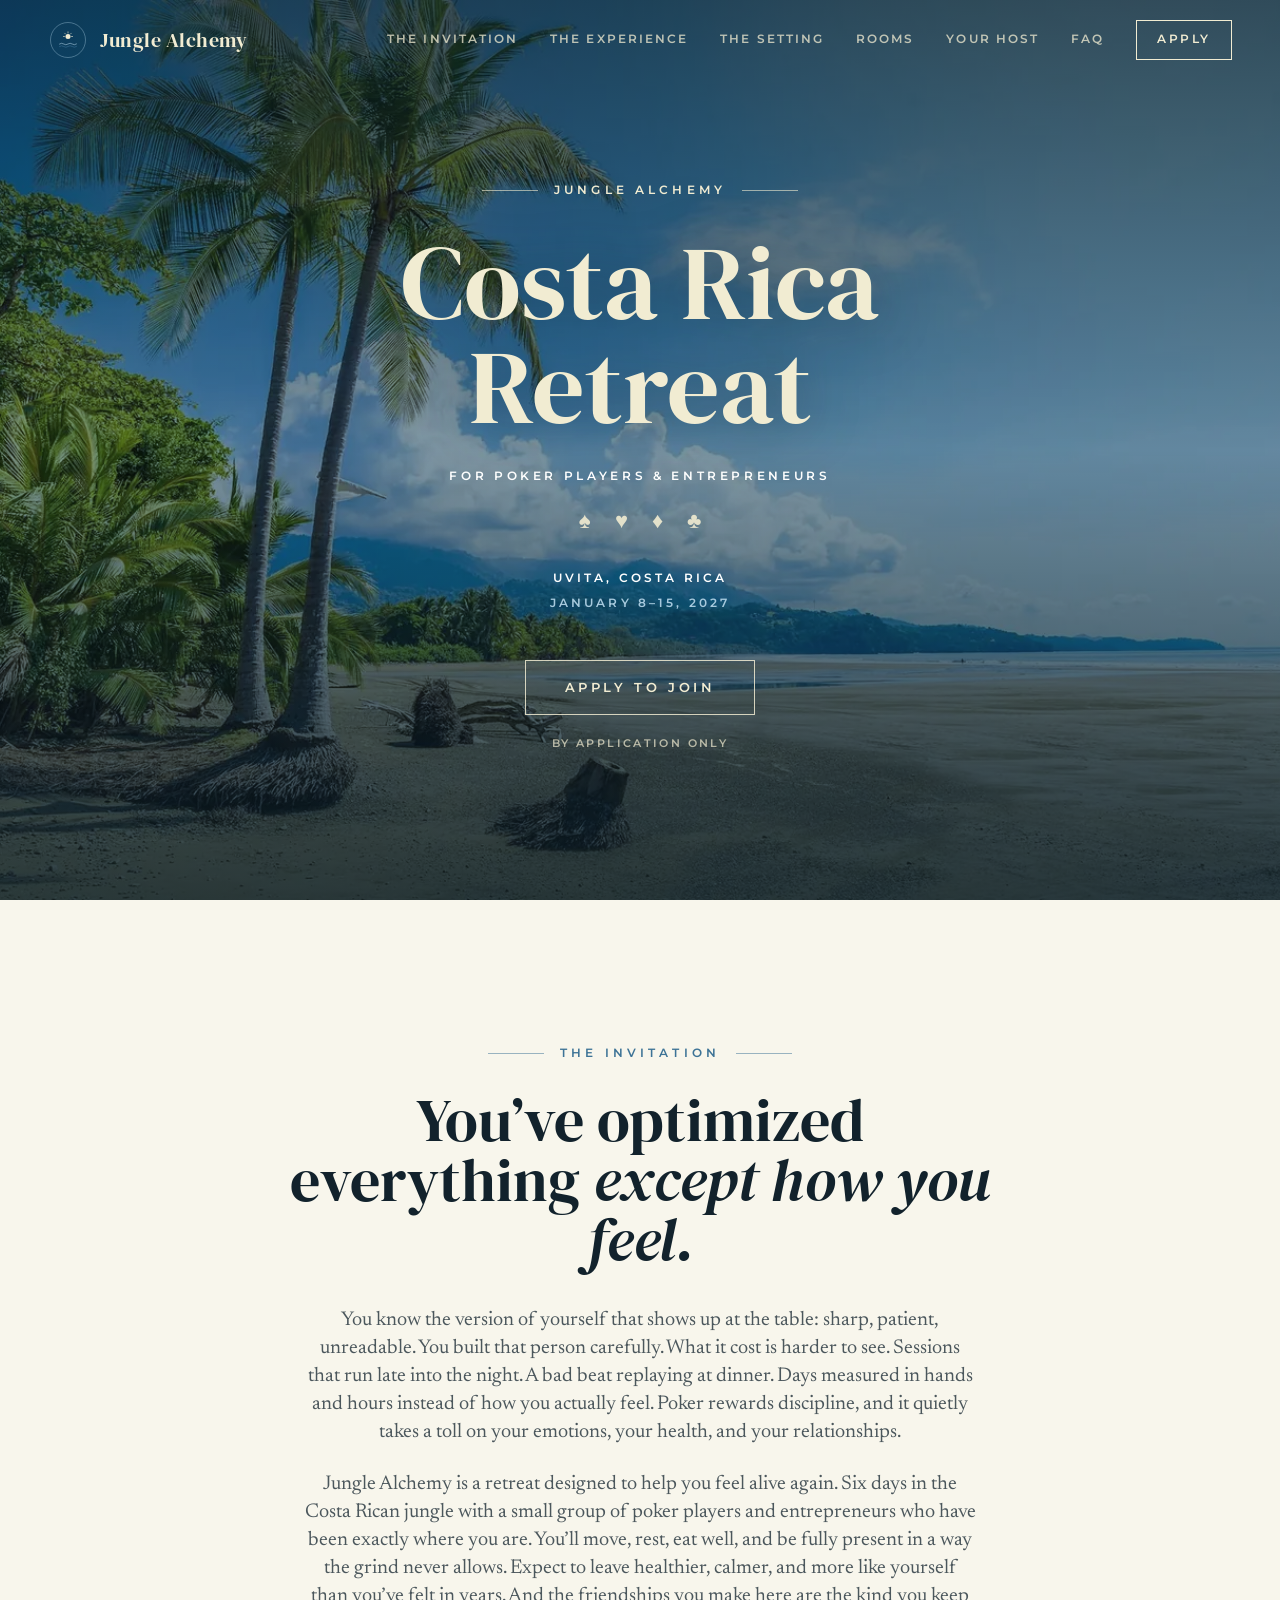
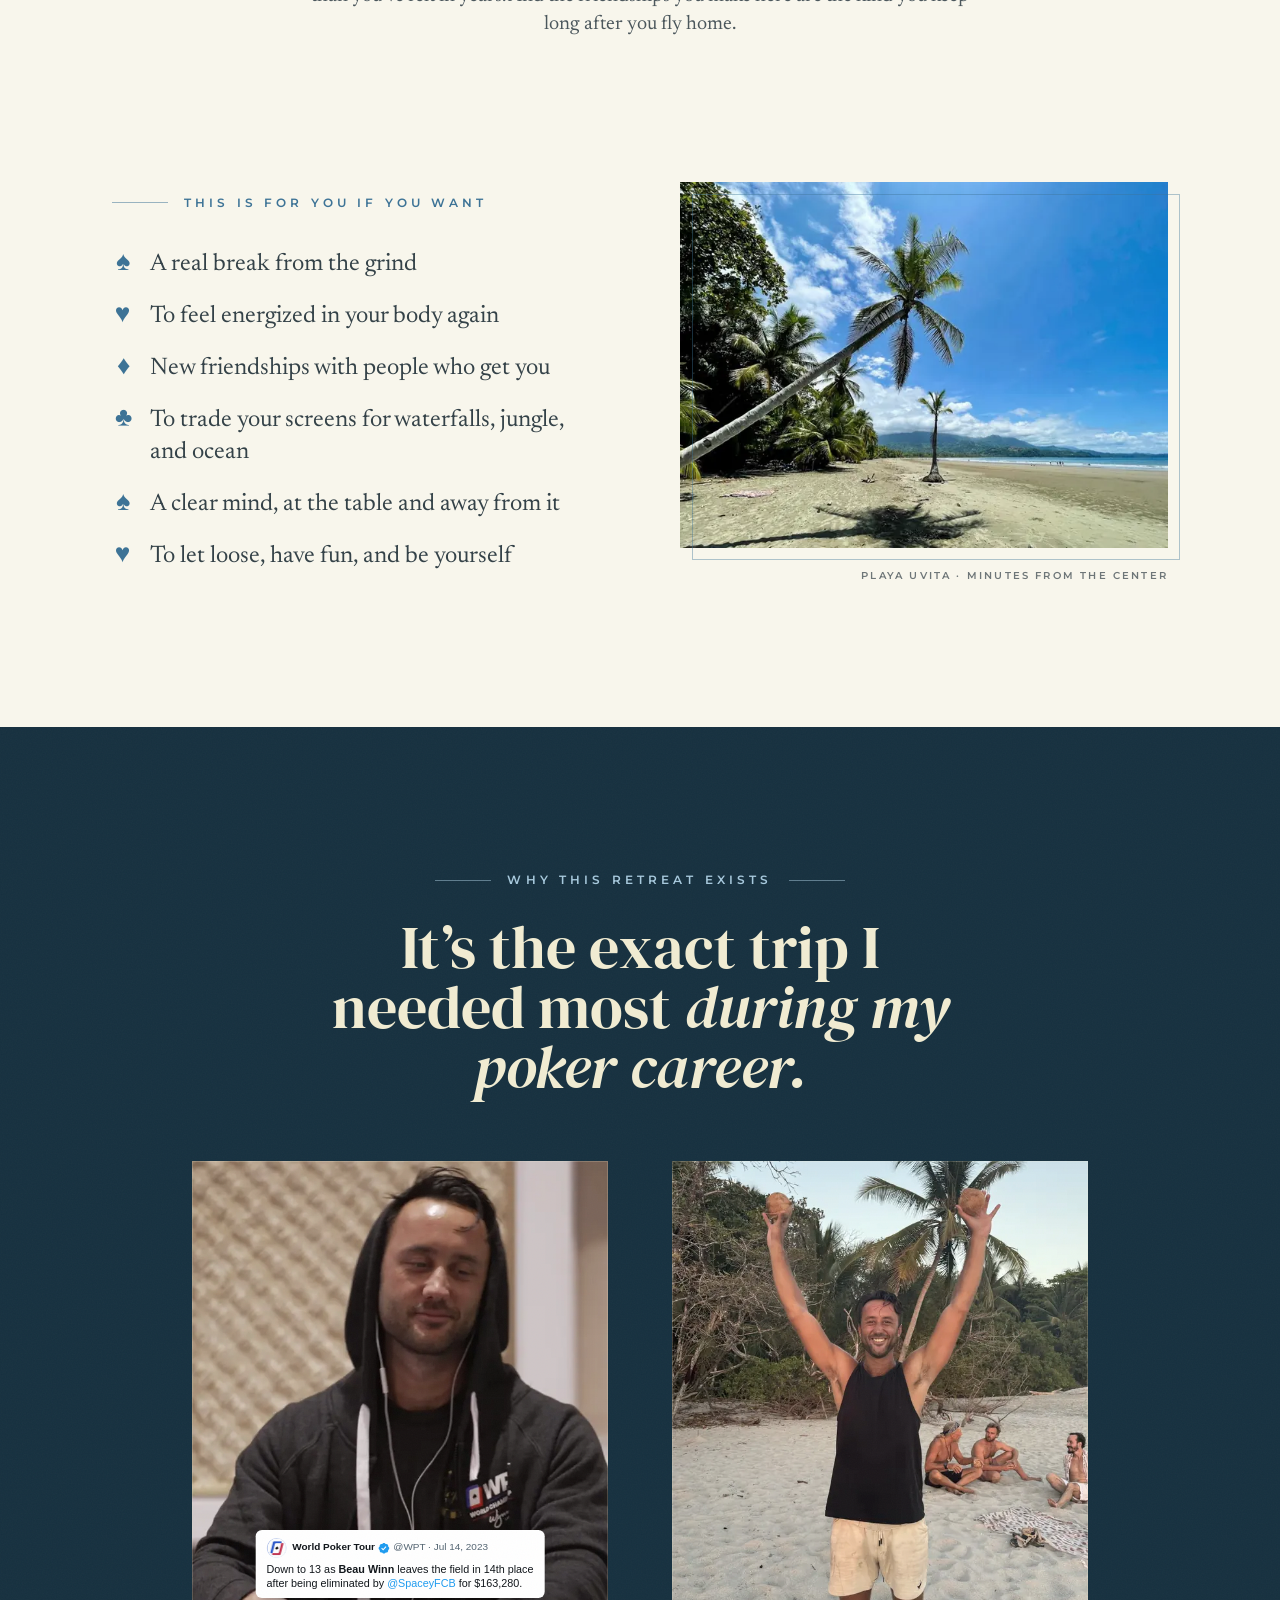
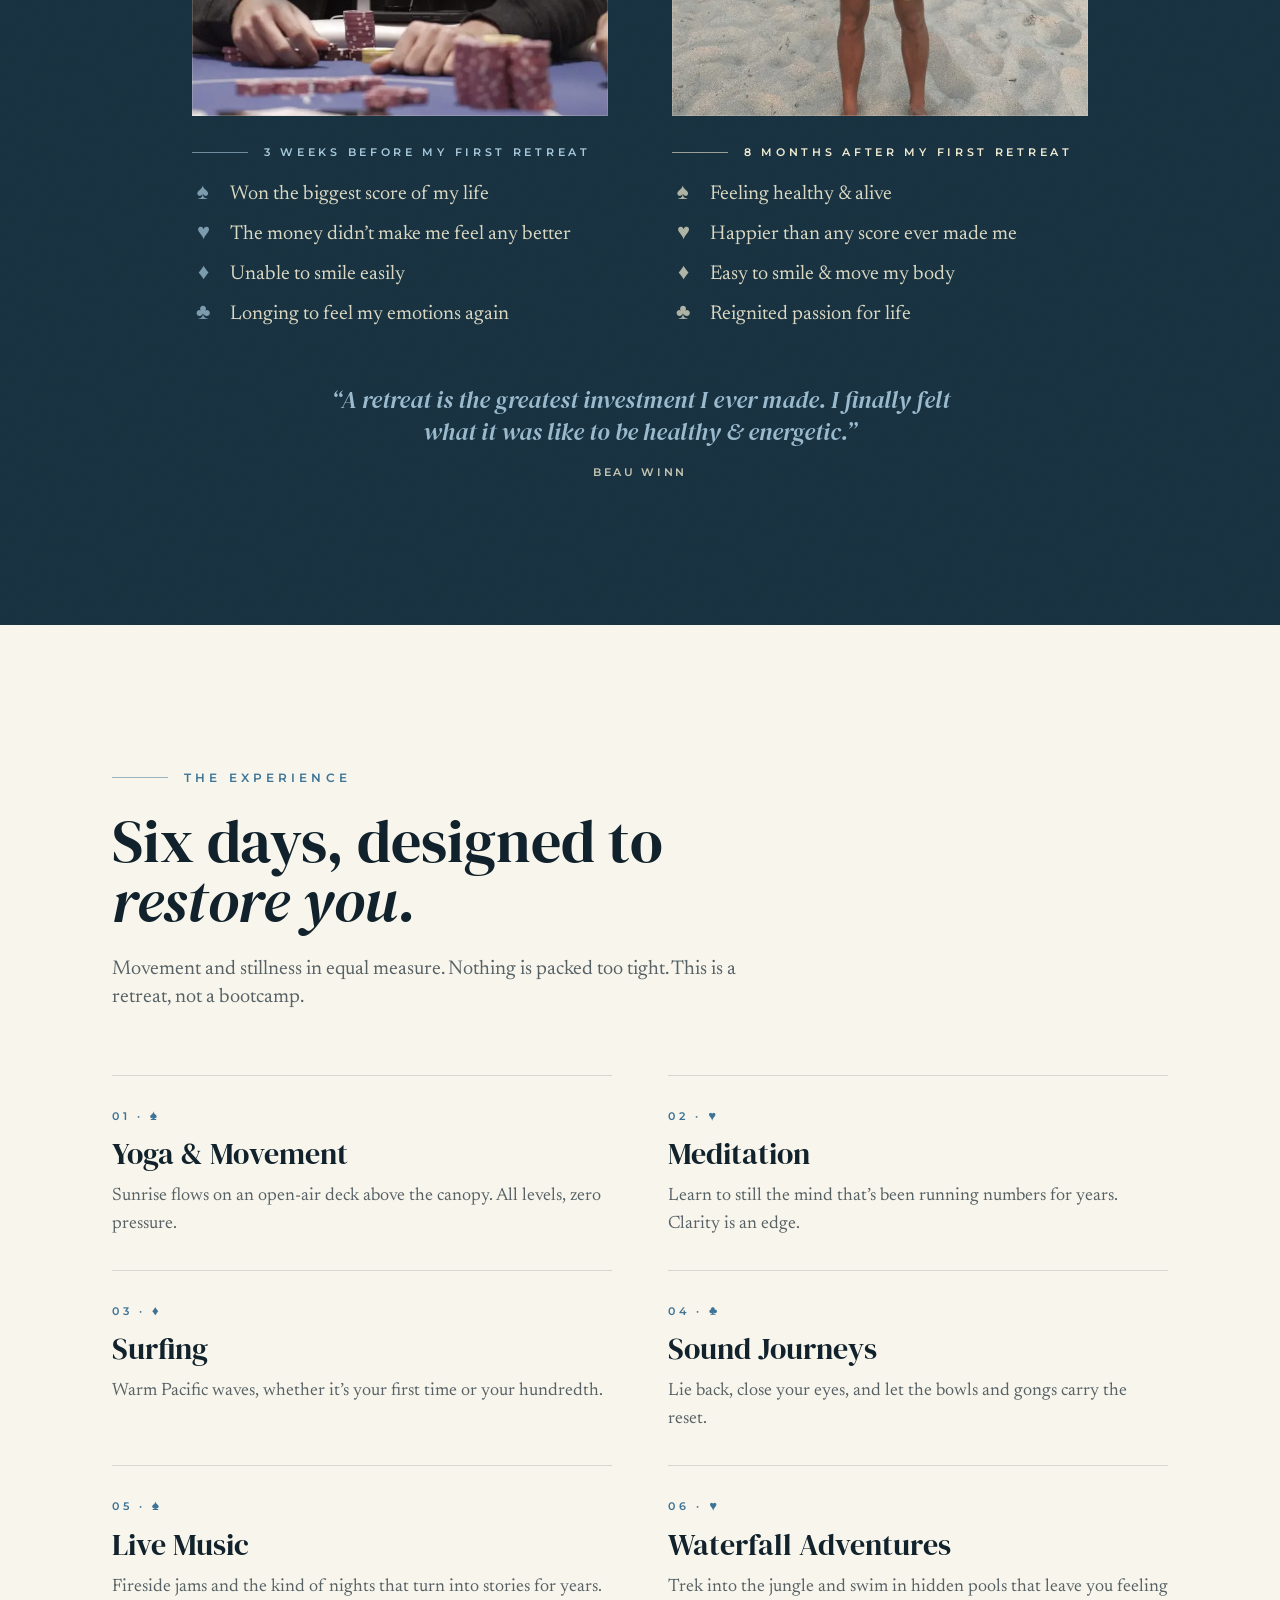
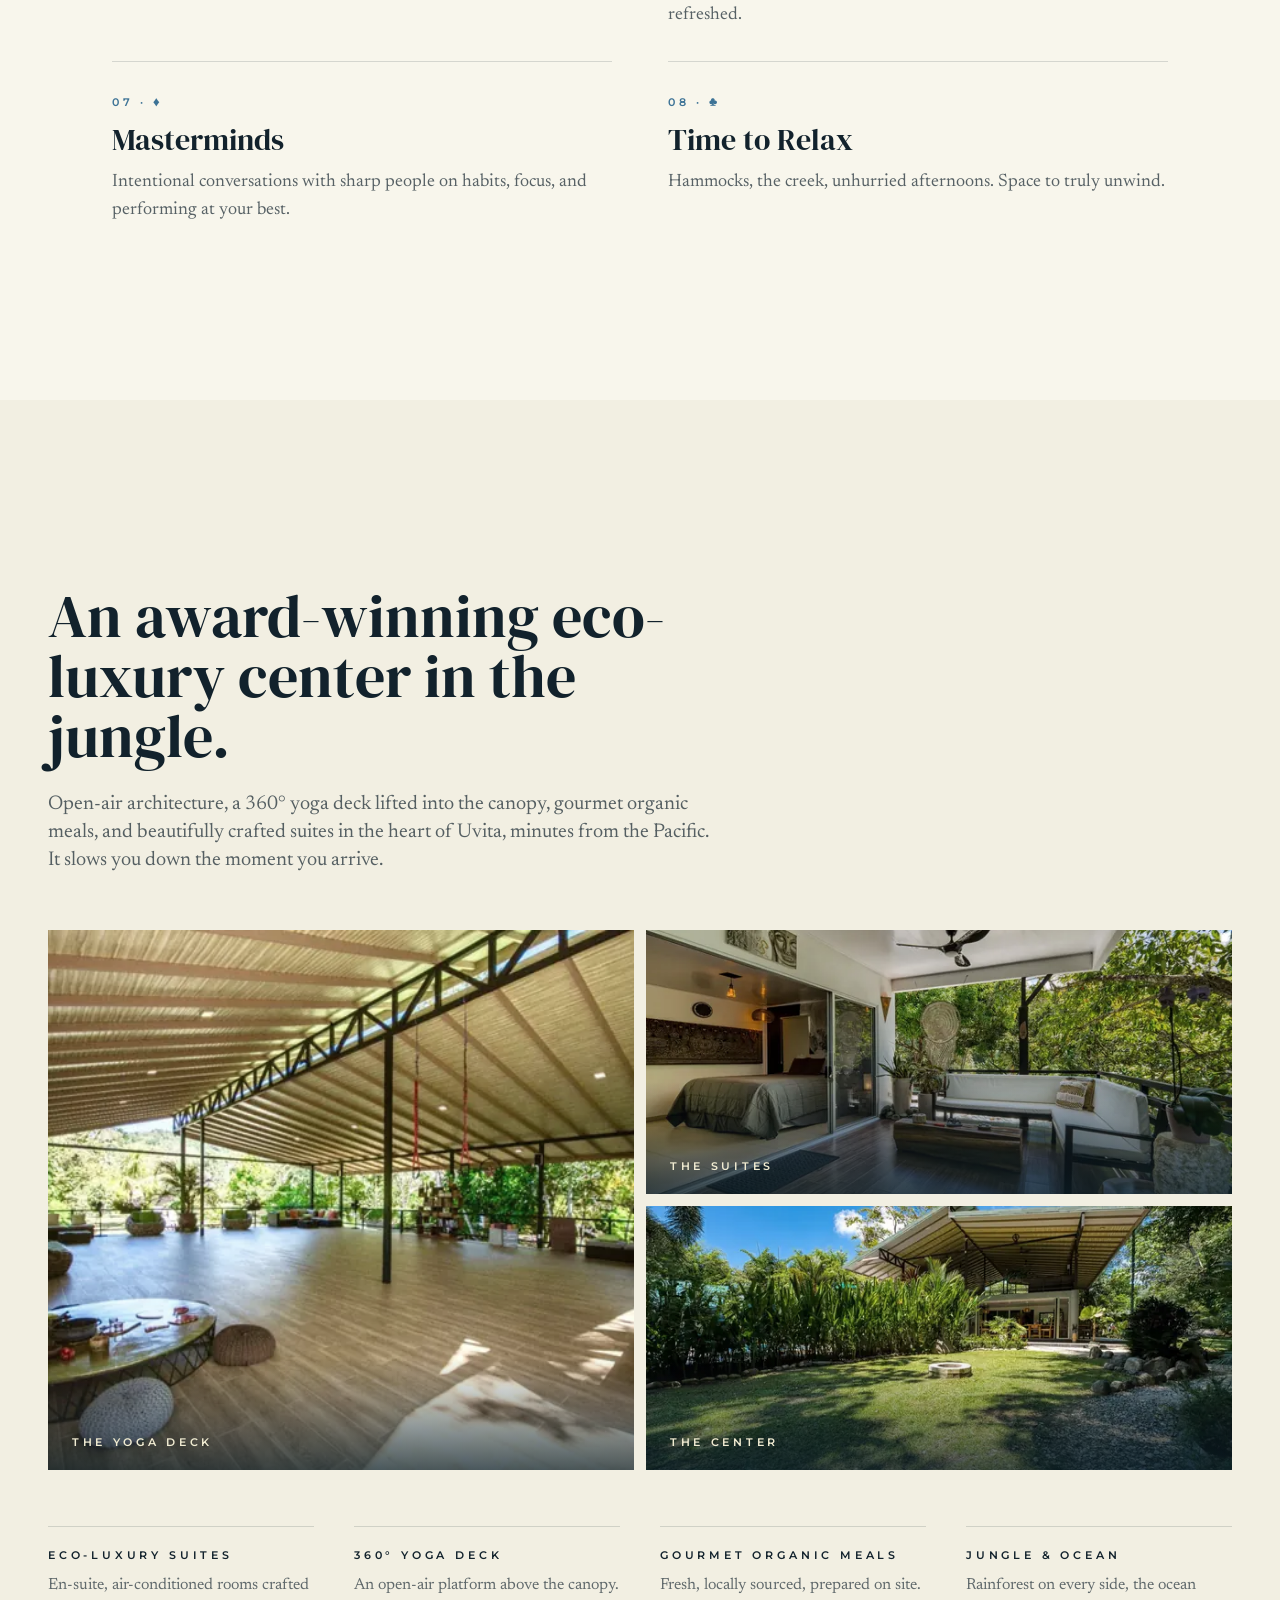
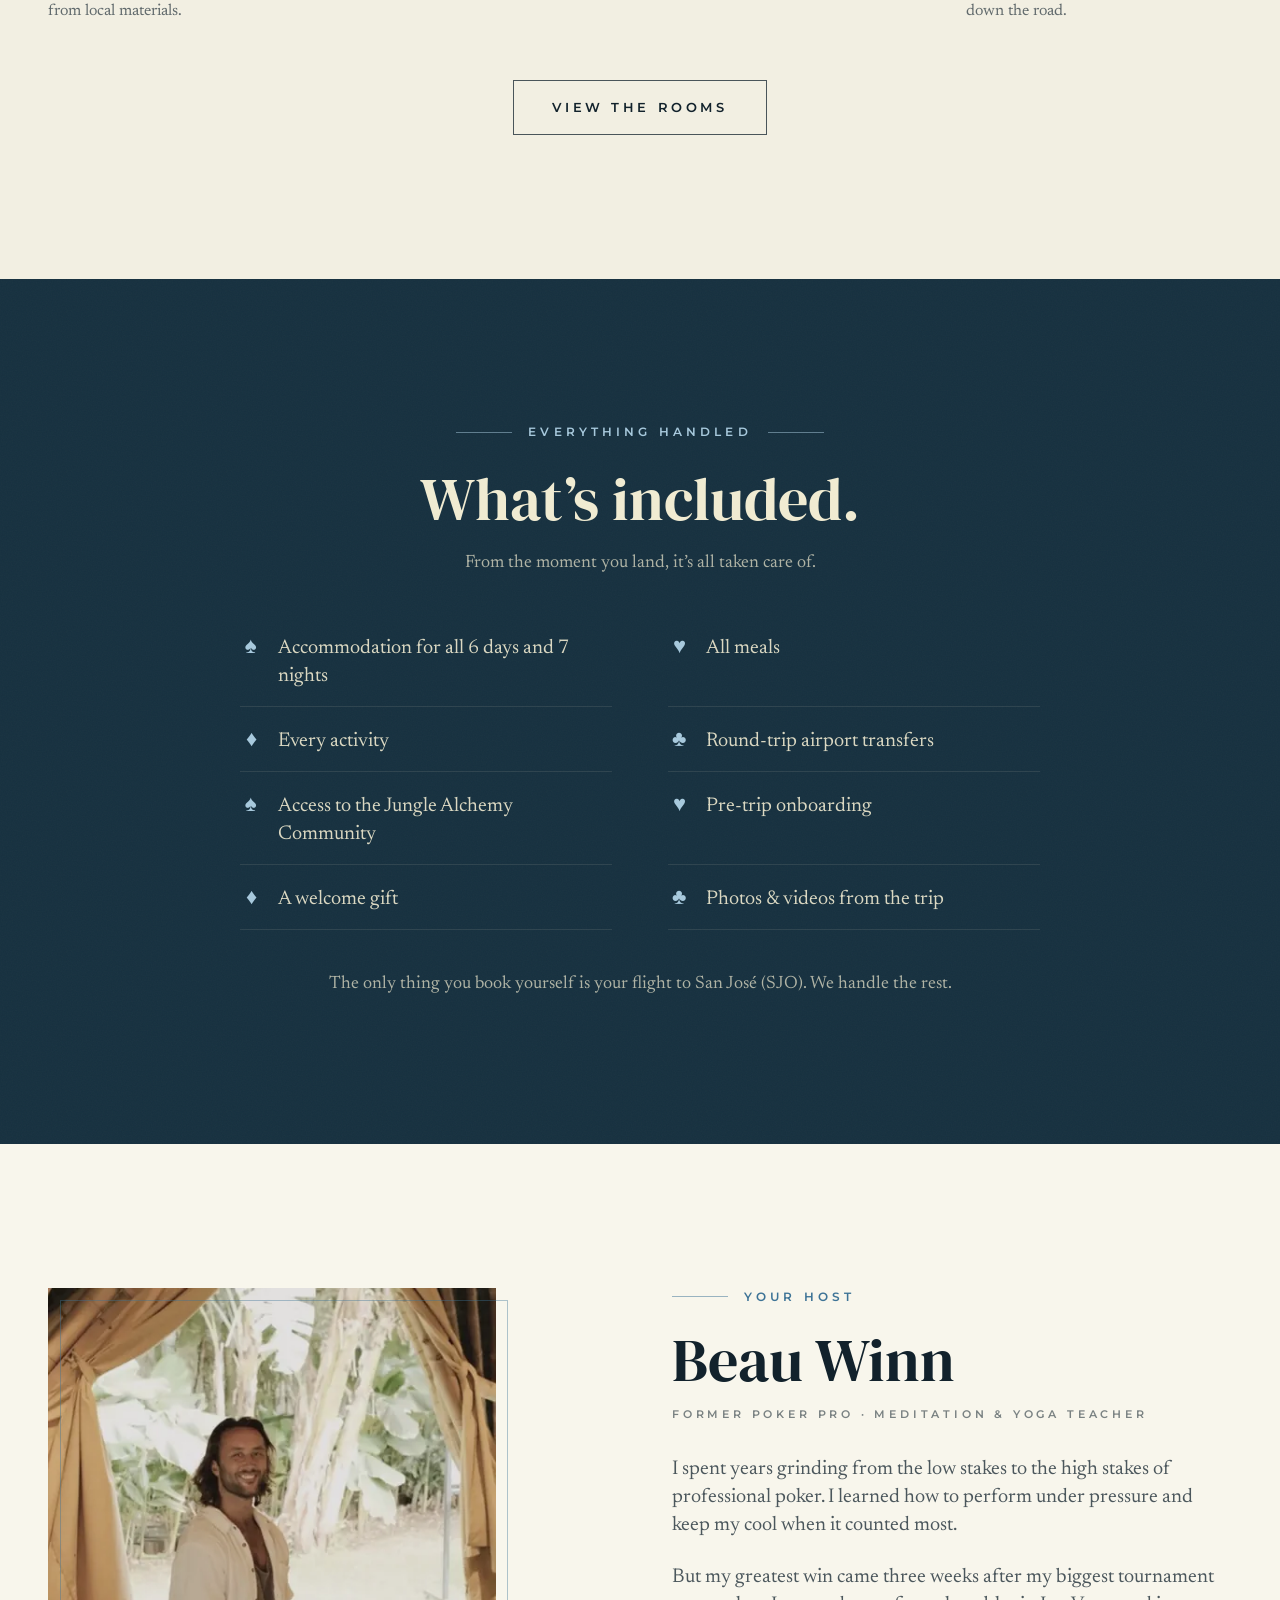
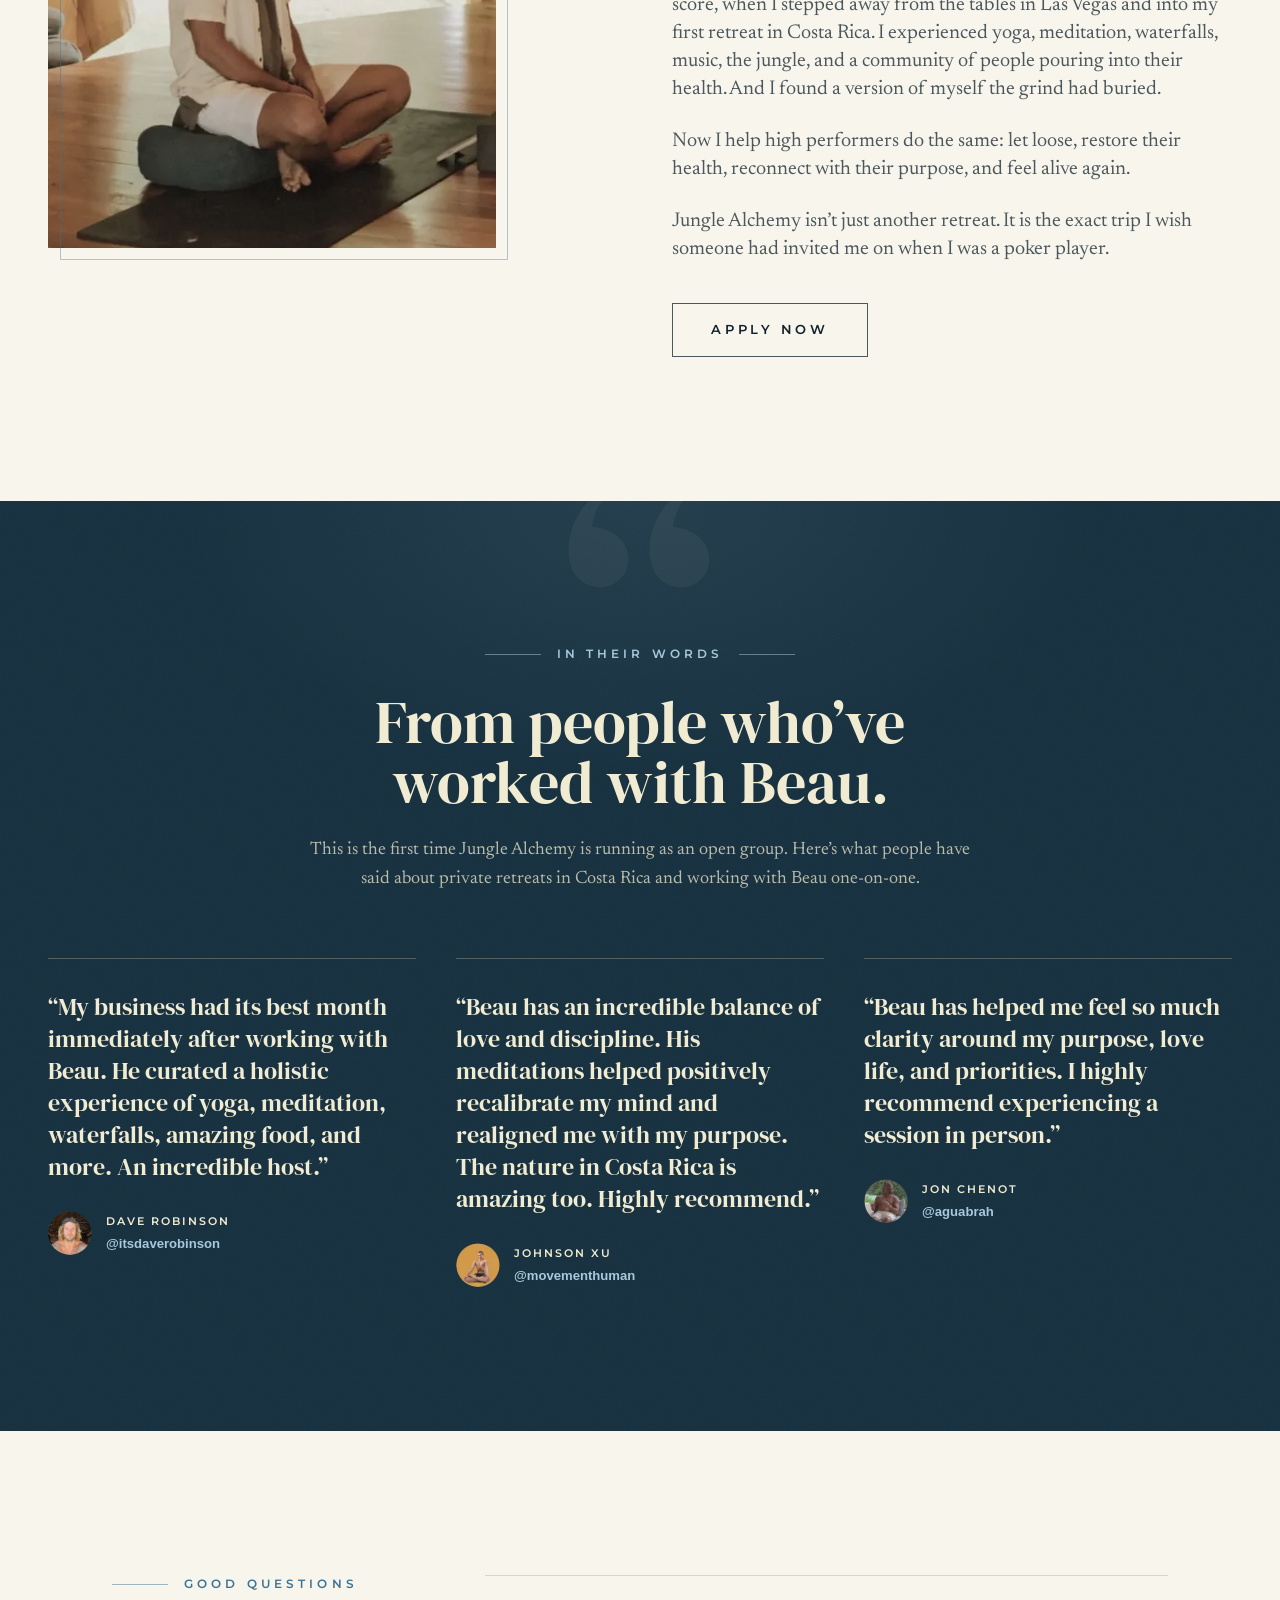
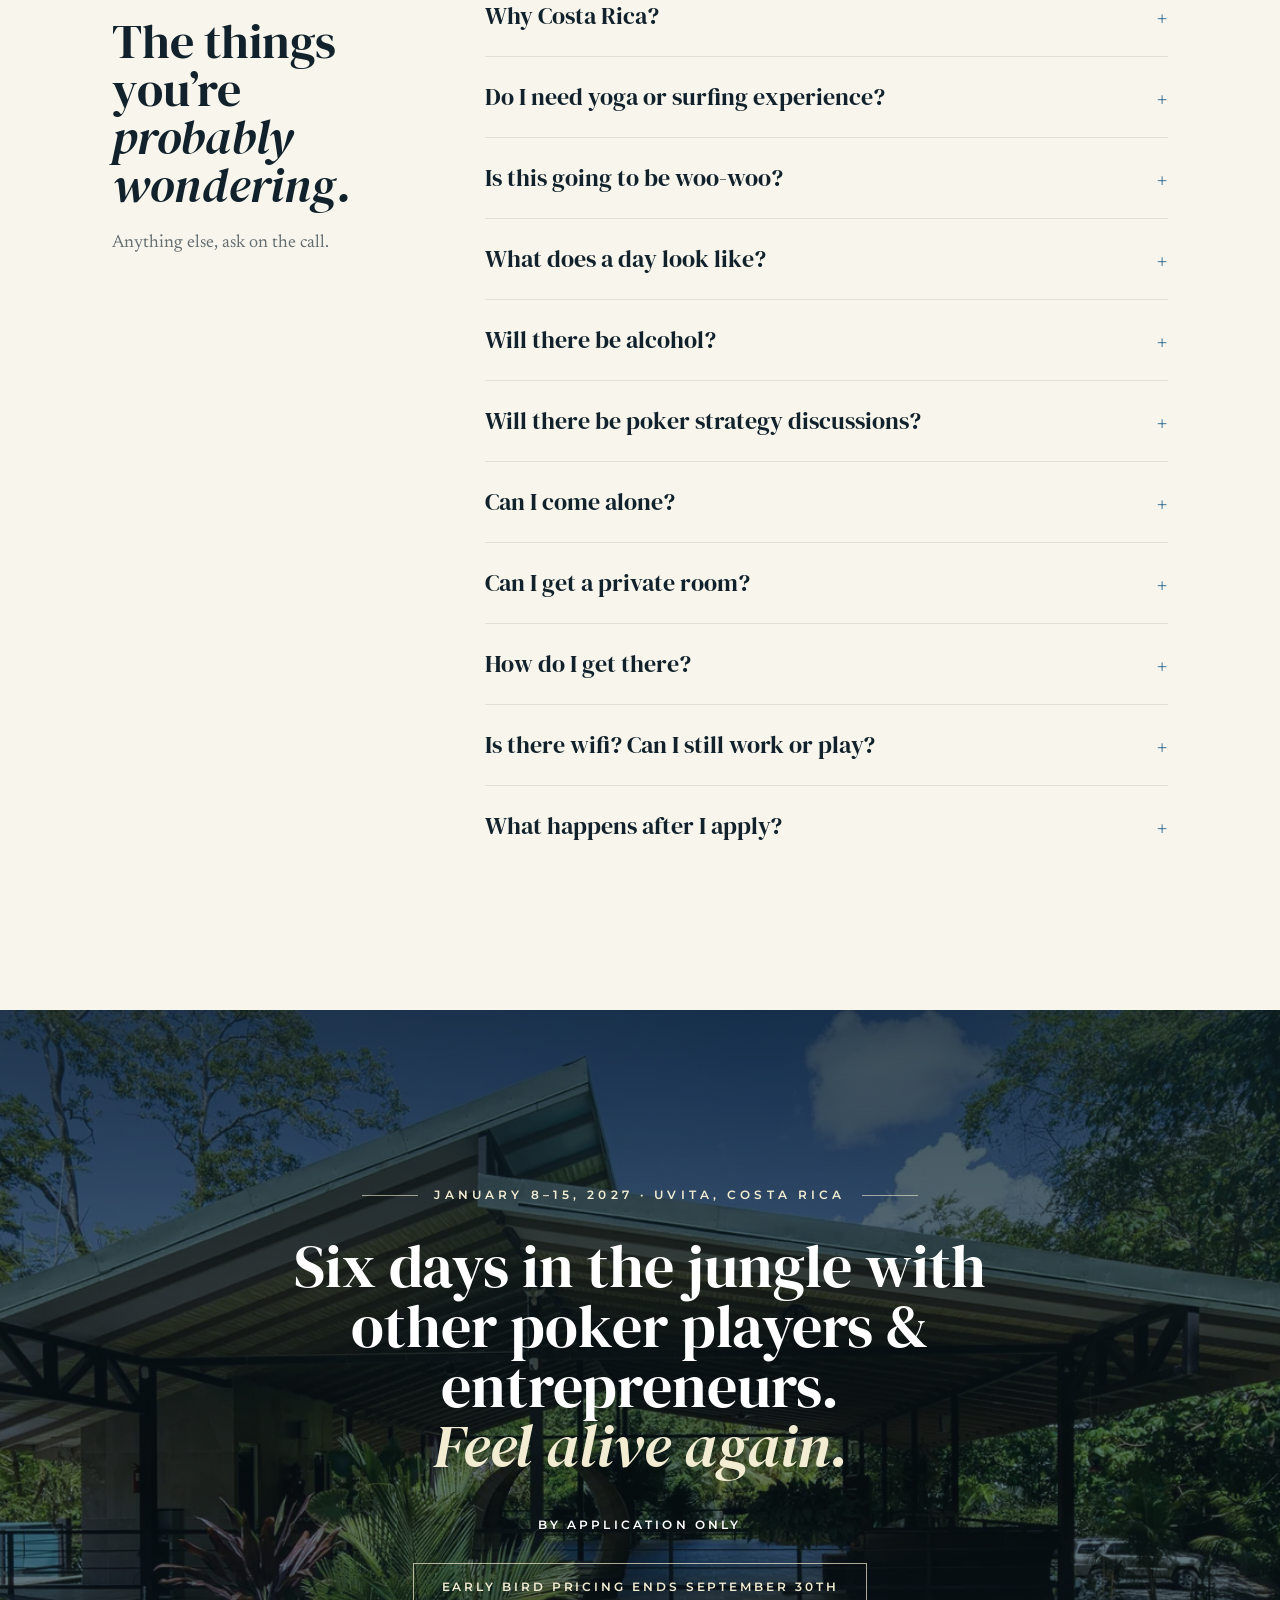
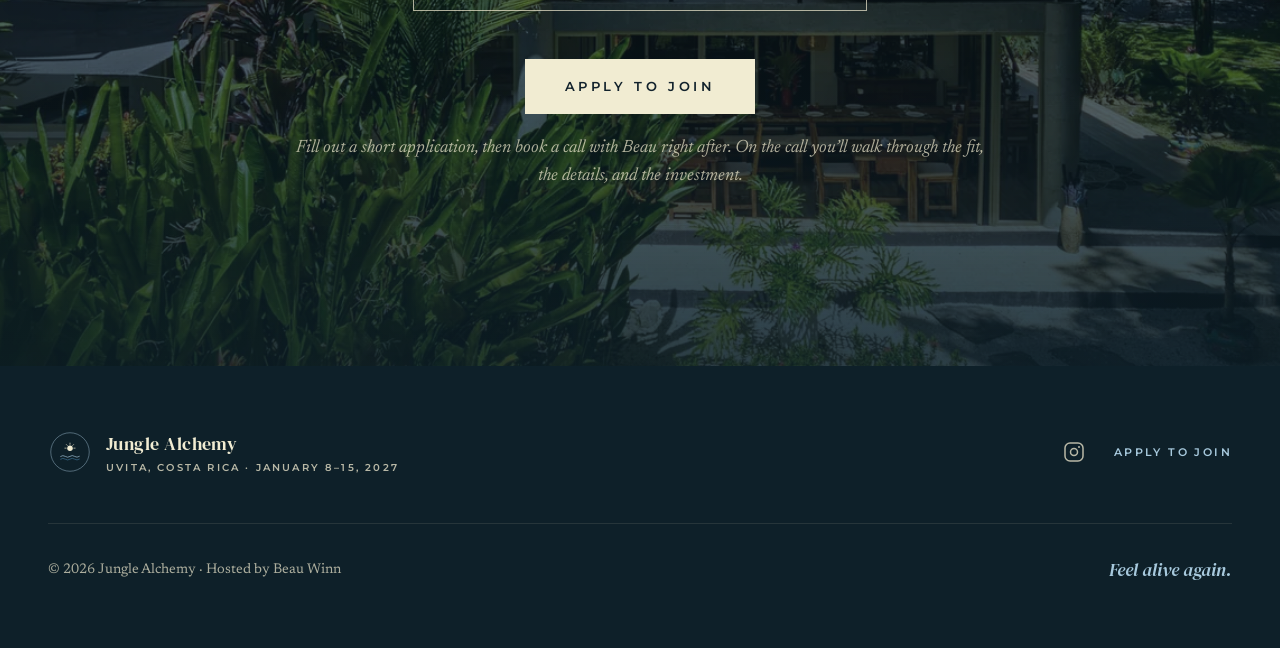
==== commit 8f21f8d8: "Primary mark: the wordless seal (poker chip) in nav and footer The ring seal (sun over waves) replac" ====
--- a/index.html
+++ b/index.html
@@ -12,14 +12,14 @@
   <meta property="og:title" content="Jungle Alchemy · Retreats for Poker Players &amp; Entrepreneurs" />
   <meta property="og:description" content="Six days in Uvita, Costa Rica for poker players & entrepreneurs. Yoga, surf, waterfalls, sound journeys, and people who get it. By application only." />
   <meta property="og:url" content="https://junglealchemyretreats.com/" />
-  <meta property="og:image" content="https://junglealchemyretreats.com/images/og-card.jpg" />
+  <meta property="og:image" content="https://junglealchemyretreats.com/images/og-card-spade.jpg" />
   <meta property="og:image:width" content="1200" />
   <meta property="og:image:height" content="630" />
   <meta property="og:image:alt" content="Jungle Alchemy: Costa Rica Retreat for poker players and entrepreneurs in Uvita, Costa Rica" />
   <meta name="twitter:card" content="summary_large_image" />
   <meta name="twitter:title" content="Jungle Alchemy · Retreats for Poker Players &amp; Entrepreneurs" />
   <meta name="twitter:description" content="Six days in Uvita, Costa Rica for poker players & entrepreneurs. Yoga, surf, waterfalls, sound journeys, and people who get it. By application only." />
-  <meta name="twitter:image" content="https://junglealchemyretreats.com/images/og-card.jpg" />
+  <meta name="twitter:image" content="https://junglealchemyretreats.com/images/og-card-spade.jpg" />
 
   <link rel="preconnect" href="https://fonts.googleapis.com" />
   <link rel="preconnect" href="https://fonts.gstatic.com" crossorigin />
@@ -135,9 +135,17 @@
     <nav class="mx-auto max-w-7xl px-5 sm:px-8 lg:px-12">
       <div class="flex items-center justify-between py-5">
         <a href="#top" class="flex items-center gap-3 group" aria-label="Jungle Alchemy home">
-          <span class="grid place-items-center h-9 w-9">
-            <svg class="logo-dark h-9 w-auto" aria-hidden="true" viewBox="0 0 100 110"><defs><clipPath id="sp-d-nav-idx"><path d="M50.00 16.85Q51.65 23.18 54.81 28.75Q57.98 34.32 67.93 43.49Q77.22 51.79 79.53 56.14Q81.84 60.49 81.97 65.17Q81.97 71.50 77.69 75.72Q73.40 79.94 67.67 79.94Q57.32 79.94 50.79 67.35Q50.99 77.83 53.59 83.30Q56.20 88.77 61.57 91.87Q66.94 94.97 75.64 95.56L76.17 98.00H23.96L24.36 95.56Q32.53 95.56 38.20 92.36Q43.87 89.17 46.74 83.50Q49.60 77.83 49.60 68.27V67.35Q43.67 79.94 32.47 79.94Q26.60 79.94 22.31 75.72Q18.03 71.50 18.03 65.44Q18.03 59.57 20.96 55.09Q23.90 50.60 30.42 45.20Q39.58 37.36 43.94 31.23Q48.29 25.09 50.00 16.85Z"/></clipPath></defs><path d="M50.00 16.85Q51.65 23.18 54.81 28.75Q57.98 34.32 67.93 43.49Q77.22 51.79 79.53 56.14Q81.84 60.49 81.97 65.17Q81.97 71.50 77.69 75.72Q73.40 79.94 67.67 79.94Q57.32 79.94 50.79 67.35Q50.99 77.83 53.59 83.30Q56.20 88.77 61.57 91.87Q66.94 94.97 75.64 95.56L76.17 98.00H23.96L24.36 95.56Q32.53 95.56 38.20 92.36Q43.87 89.17 46.74 83.50Q49.60 77.83 49.60 68.27V67.35Q43.67 79.94 32.47 79.94Q26.60 79.94 22.31 75.72Q18.03 71.50 18.03 65.44Q18.03 59.57 20.96 55.09Q23.90 50.60 30.42 45.20Q39.58 37.36 43.94 31.23Q48.29 25.09 50.00 16.85Z" fill="#F1ECD2"/><g clip-path="url(#sp-d-nav-idx)"><g transform="translate(15 13) scale(0.7)"><circle cx="50" cy="46" r="7" fill="#16303F"/><path d="M50 36 L50 32.5 M40 46 L36.5 46 M60 46 L63.5 46 M57.07 38.93 L59.55 36.45 M42.93 38.93 L40.45 36.45" stroke="#16303F" stroke-width="2" fill="none" stroke-linecap="round"/><path d="M20 62 q7.5 -5 15 0 q7.5 5 15 0 q7.5 -5 15 0 q7.5 5 15 0" stroke="#3D7396" stroke-width="2.4" fill="none" stroke-linecap="round"/><path d="M20 71 q7.5 -5 15 0 q7.5 5 15 0 q7.5 -5 15 0 q7.5 5 15 0" stroke="#16303F" stroke-width="2.4" fill="none" stroke-linecap="round"/></g></g></svg>
-            <svg class="logo-light h-9 w-auto" aria-hidden="true" viewBox="0 0 100 110"><defs><clipPath id="sp-l-nav-idx"><path d="M50.00 16.85Q51.65 23.18 54.81 28.75Q57.98 34.32 67.93 43.49Q77.22 51.79 79.53 56.14Q81.84 60.49 81.97 65.17Q81.97 71.50 77.69 75.72Q73.40 79.94 67.67 79.94Q57.32 79.94 50.79 67.35Q50.99 77.83 53.59 83.30Q56.20 88.77 61.57 91.87Q66.94 94.97 75.64 95.56L76.17 98.00H23.96L24.36 95.56Q32.53 95.56 38.20 92.36Q43.87 89.17 46.74 83.50Q49.60 77.83 49.60 68.27V67.35Q43.67 79.94 32.47 79.94Q26.60 79.94 22.31 75.72Q18.03 71.50 18.03 65.44Q18.03 59.57 20.96 55.09Q23.90 50.60 30.42 45.20Q39.58 37.36 43.94 31.23Q48.29 25.09 50.00 16.85Z"/></clipPath></defs><path d="M50.00 16.85Q51.65 23.18 54.81 28.75Q57.98 34.32 67.93 43.49Q77.22 51.79 79.53 56.14Q81.84 60.49 81.97 65.17Q81.97 71.50 77.69 75.72Q73.40 79.94 67.67 79.94Q57.32 79.94 50.79 67.35Q50.99 77.83 53.59 83.30Q56.20 88.77 61.57 91.87Q66.94 94.97 75.64 95.56L76.17 98.00H23.96L24.36 95.56Q32.53 95.56 38.20 92.36Q43.87 89.17 46.74 83.50Q49.60 77.83 49.60 68.27V67.35Q43.67 79.94 32.47 79.94Q26.60 79.94 22.31 75.72Q18.03 71.50 18.03 65.44Q18.03 59.57 20.96 55.09Q23.90 50.60 30.42 45.20Q39.58 37.36 43.94 31.23Q48.29 25.09 50.00 16.85Z" fill="#16303F"/><g clip-path="url(#sp-l-nav-idx)"><g transform="translate(15 13) scale(0.7)"><circle cx="50" cy="46" r="7" fill="#F1ECD2"/><path d="M50 36 L50 32.5 M40 46 L36.5 46 M60 46 L63.5 46 M57.07 38.93 L59.55 36.45 M42.93 38.93 L40.45 36.45" stroke="#F1ECD2" stroke-width="2" fill="none" stroke-linecap="round"/><path d="M20 62 q7.5 -5 15 0 q7.5 5 15 0 q7.5 -5 15 0 q7.5 5 15 0" stroke="#A7C9DD" stroke-width="2.4" fill="none" stroke-linecap="round"/><path d="M20 71 q7.5 -5 15 0 q7.5 5 15 0 q7.5 -5 15 0 q7.5 5 15 0" stroke="#3D7396" stroke-width="2.4" fill="none" stroke-linecap="round"/></g></g></svg>
+          <span class="grid place-items-center h-10 w-10">
+            <svg class="logo-dark h-10 w-10" viewBox="0 0 160 160" aria-hidden="true"><circle cx="80" cy="80" r="70" fill="none" stroke="#A7C9DD" stroke-width="1.6"></circle>
+  <circle cx="80" cy="66" r="10" fill="#F1ECD2"></circle>
+  <path d="M80 52 L80 47.5 M66 66 L61.5 66 M94 66 L98.5 66 M89.9 56.1 L93.08 52.92 M70.1 56.1 L66.92 52.92" stroke="#F1ECD2" stroke-width="2.4" fill="none" stroke-linecap="round"></path>
+  <path d="M46 96 q8 -6 17 0 q8 6 17 0 q8 -6 17 0 q8 6 17 0" fill="none" stroke="#A7C9DD" stroke-width="2.4" stroke-linecap="round"></path>
+  <path d="M46 106 q8 -6 17 0 q8 6 17 0 q8 -6 17 0 q8 6 17 0" fill="none" stroke="#3D7396" stroke-width="2.4" stroke-linecap="round"></path></svg>
+            <svg class="logo-light h-10 w-10" viewBox="0 0 160 160" aria-hidden="true"><circle cx="80" cy="80" r="70" fill="none" stroke="#3D7396" stroke-width="1.6"></circle>
+  <circle cx="80" cy="66" r="10" fill="#16303F"></circle>
+  <path d="M80 52 L80 47.5 M66 66 L61.5 66 M94 66 L98.5 66 M89.9 56.1 L93.08 52.92 M70.1 56.1 L66.92 52.92" stroke="#16303F" stroke-width="2.4" fill="none" stroke-linecap="round"></path>
+  <path d="M46 96 q8 -6 17 0 q8 6 17 0 q8 -6 17 0 q8 6 17 0" fill="none" stroke="#3D7396" stroke-width="2.4" stroke-linecap="round"></path>
+  <path d="M46 106 q8 -6 17 0 q8 6 17 0 q8 -6 17 0 q8 6 17 0" fill="none" stroke="#3D7396" stroke-width="2.4" stroke-linecap="round"></path></svg>
           </span>
           <span class="nav-fg font-display text-xl tracking-wide">Jungle Alchemy</span>
         </a>
@@ -751,8 +759,12 @@
     <div class="mx-auto max-w-7xl px-5 sm:px-8 lg:px-12">
       <div class="flex flex-col md:flex-row items-center justify-between gap-8">
         <div class="flex items-center gap-3.5">
-          <span class="grid place-items-center h-10 w-10">
-            <svg class="h-10 w-auto" aria-hidden="true" viewBox="0 0 100 110"><defs><clipPath id="sp-f-nav-idx"><path d="M50.00 16.85Q51.65 23.18 54.81 28.75Q57.98 34.32 67.93 43.49Q77.22 51.79 79.53 56.14Q81.84 60.49 81.97 65.17Q81.97 71.50 77.69 75.72Q73.40 79.94 67.67 79.94Q57.32 79.94 50.79 67.35Q50.99 77.83 53.59 83.30Q56.20 88.77 61.57 91.87Q66.94 94.97 75.64 95.56L76.17 98.00H23.96L24.36 95.56Q32.53 95.56 38.20 92.36Q43.87 89.17 46.74 83.50Q49.60 77.83 49.60 68.27V67.35Q43.67 79.94 32.47 79.94Q26.60 79.94 22.31 75.72Q18.03 71.50 18.03 65.44Q18.03 59.57 20.96 55.09Q23.90 50.60 30.42 45.20Q39.58 37.36 43.94 31.23Q48.29 25.09 50.00 16.85Z"/></clipPath></defs><path d="M50.00 16.85Q51.65 23.18 54.81 28.75Q57.98 34.32 67.93 43.49Q77.22 51.79 79.53 56.14Q81.84 60.49 81.97 65.17Q81.97 71.50 77.69 75.72Q73.40 79.94 67.67 79.94Q57.32 79.94 50.79 67.35Q50.99 77.83 53.59 83.30Q56.20 88.77 61.57 91.87Q66.94 94.97 75.64 95.56L76.17 98.00H23.96L24.36 95.56Q32.53 95.56 38.20 92.36Q43.87 89.17 46.74 83.50Q49.60 77.83 49.60 68.27V67.35Q43.67 79.94 32.47 79.94Q26.60 79.94 22.31 75.72Q18.03 71.50 18.03 65.44Q18.03 59.57 20.96 55.09Q23.90 50.60 30.42 45.20Q39.58 37.36 43.94 31.23Q48.29 25.09 50.00 16.85Z" fill="#F1ECD2"/><g clip-path="url(#sp-f-nav-idx)"><g transform="translate(15 13) scale(0.7)"><circle cx="50" cy="46" r="7" fill="#16303F"/><path d="M50 36 L50 32.5 M40 46 L36.5 46 M60 46 L63.5 46 M57.07 38.93 L59.55 36.45 M42.93 38.93 L40.45 36.45" stroke="#16303F" stroke-width="2" fill="none" stroke-linecap="round"/><path d="M20 62 q7.5 -5 15 0 q7.5 5 15 0 q7.5 -5 15 0 q7.5 5 15 0" stroke="#3D7396" stroke-width="2.4" fill="none" stroke-linecap="round"/><path d="M20 71 q7.5 -5 15 0 q7.5 5 15 0 q7.5 -5 15 0 q7.5 5 15 0" stroke="#16303F" stroke-width="2.4" fill="none" stroke-linecap="round"/></g></g></svg>
+          <span class="grid place-items-center h-11 w-11">
+            <svg class="h-11 w-11" viewBox="0 0 160 160" aria-hidden="true"><circle cx="80" cy="80" r="70" fill="none" stroke="#A7C9DD" stroke-width="1.6"></circle>
+  <circle cx="80" cy="66" r="10" fill="#F1ECD2"></circle>
+  <path d="M80 52 L80 47.5 M66 66 L61.5 66 M94 66 L98.5 66 M89.9 56.1 L93.08 52.92 M70.1 56.1 L66.92 52.92" stroke="#F1ECD2" stroke-width="2.4" fill="none" stroke-linecap="round"></path>
+  <path d="M46 96 q8 -6 17 0 q8 6 17 0 q8 -6 17 0 q8 6 17 0" fill="none" stroke="#A7C9DD" stroke-width="2.4" stroke-linecap="round"></path>
+  <path d="M46 106 q8 -6 17 0 q8 6 17 0 q8 -6 17 0 q8 6 17 0" fill="none" stroke="#3D7396" stroke-width="2.4" stroke-linecap="round"></path></svg>
           </span>
           <div>
             <span class="block font-display text-cream text-lg tracking-wide">Jungle Alchemy</span>
